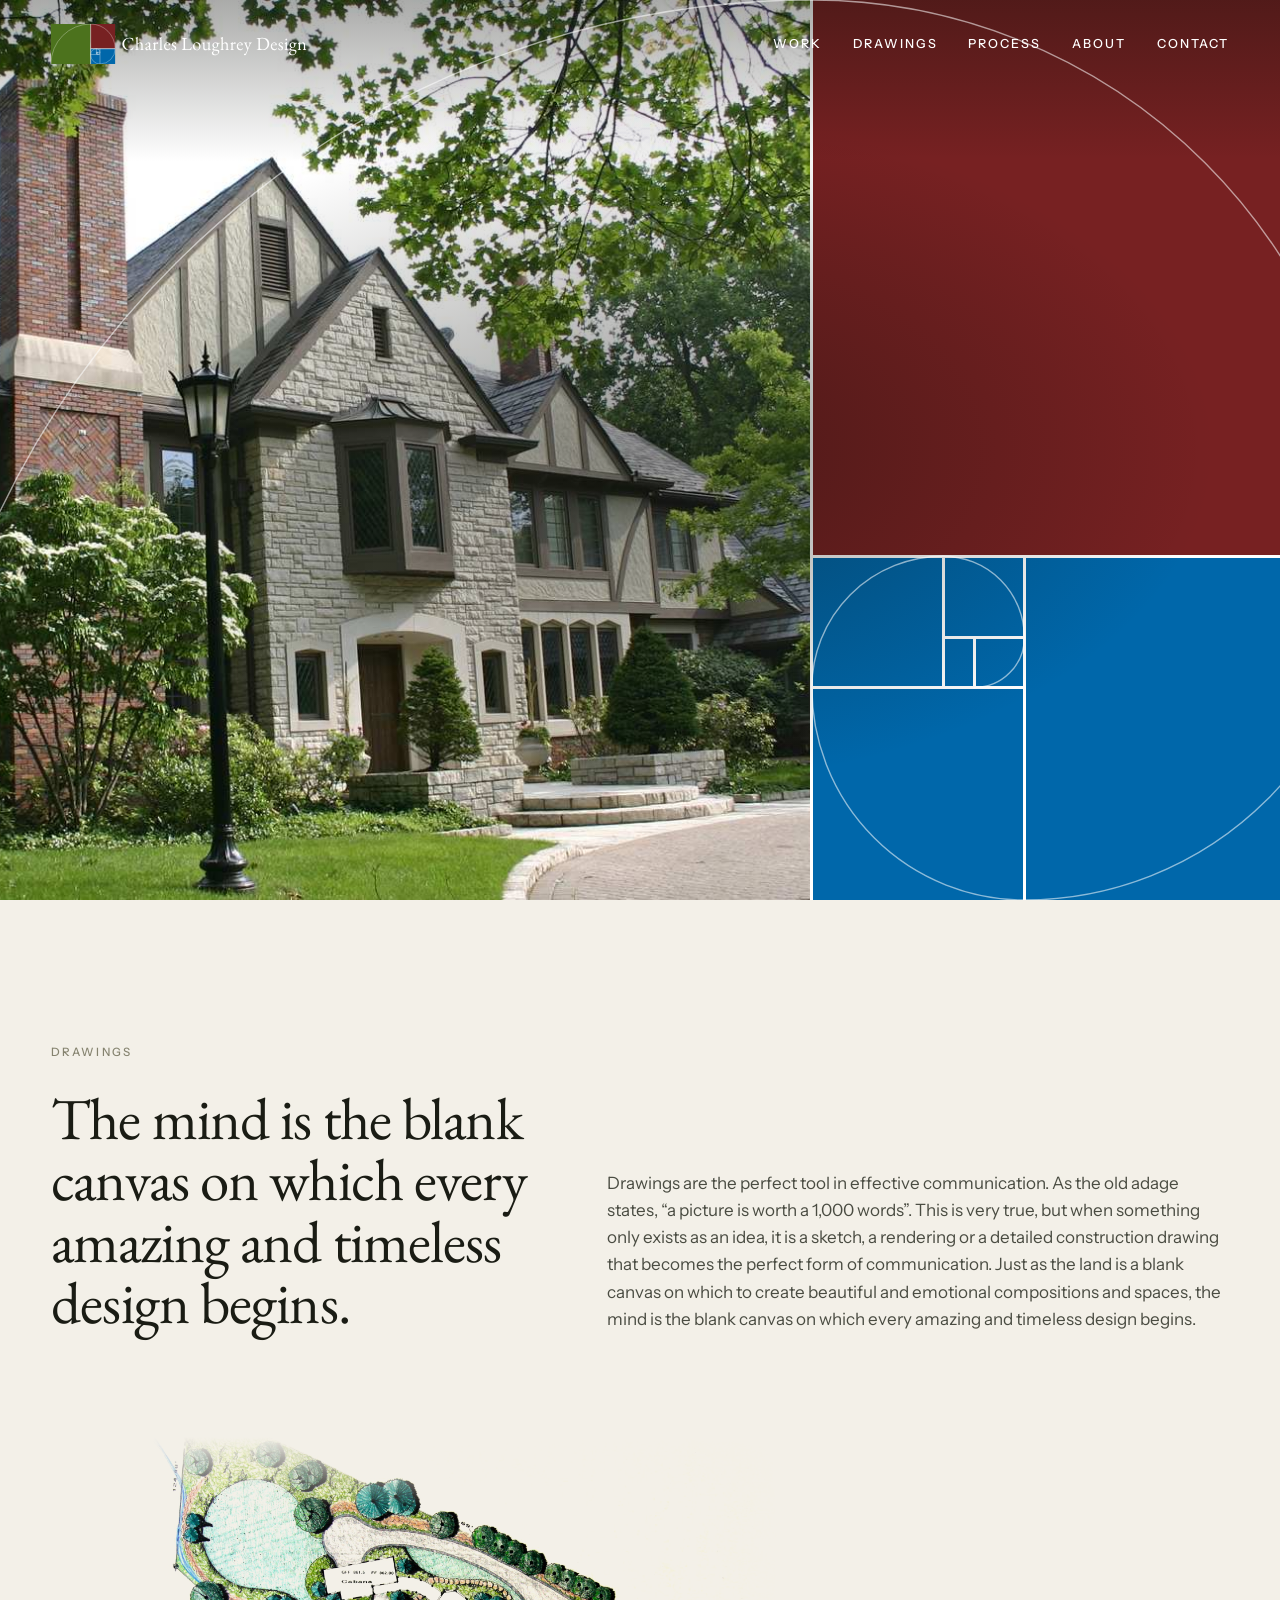
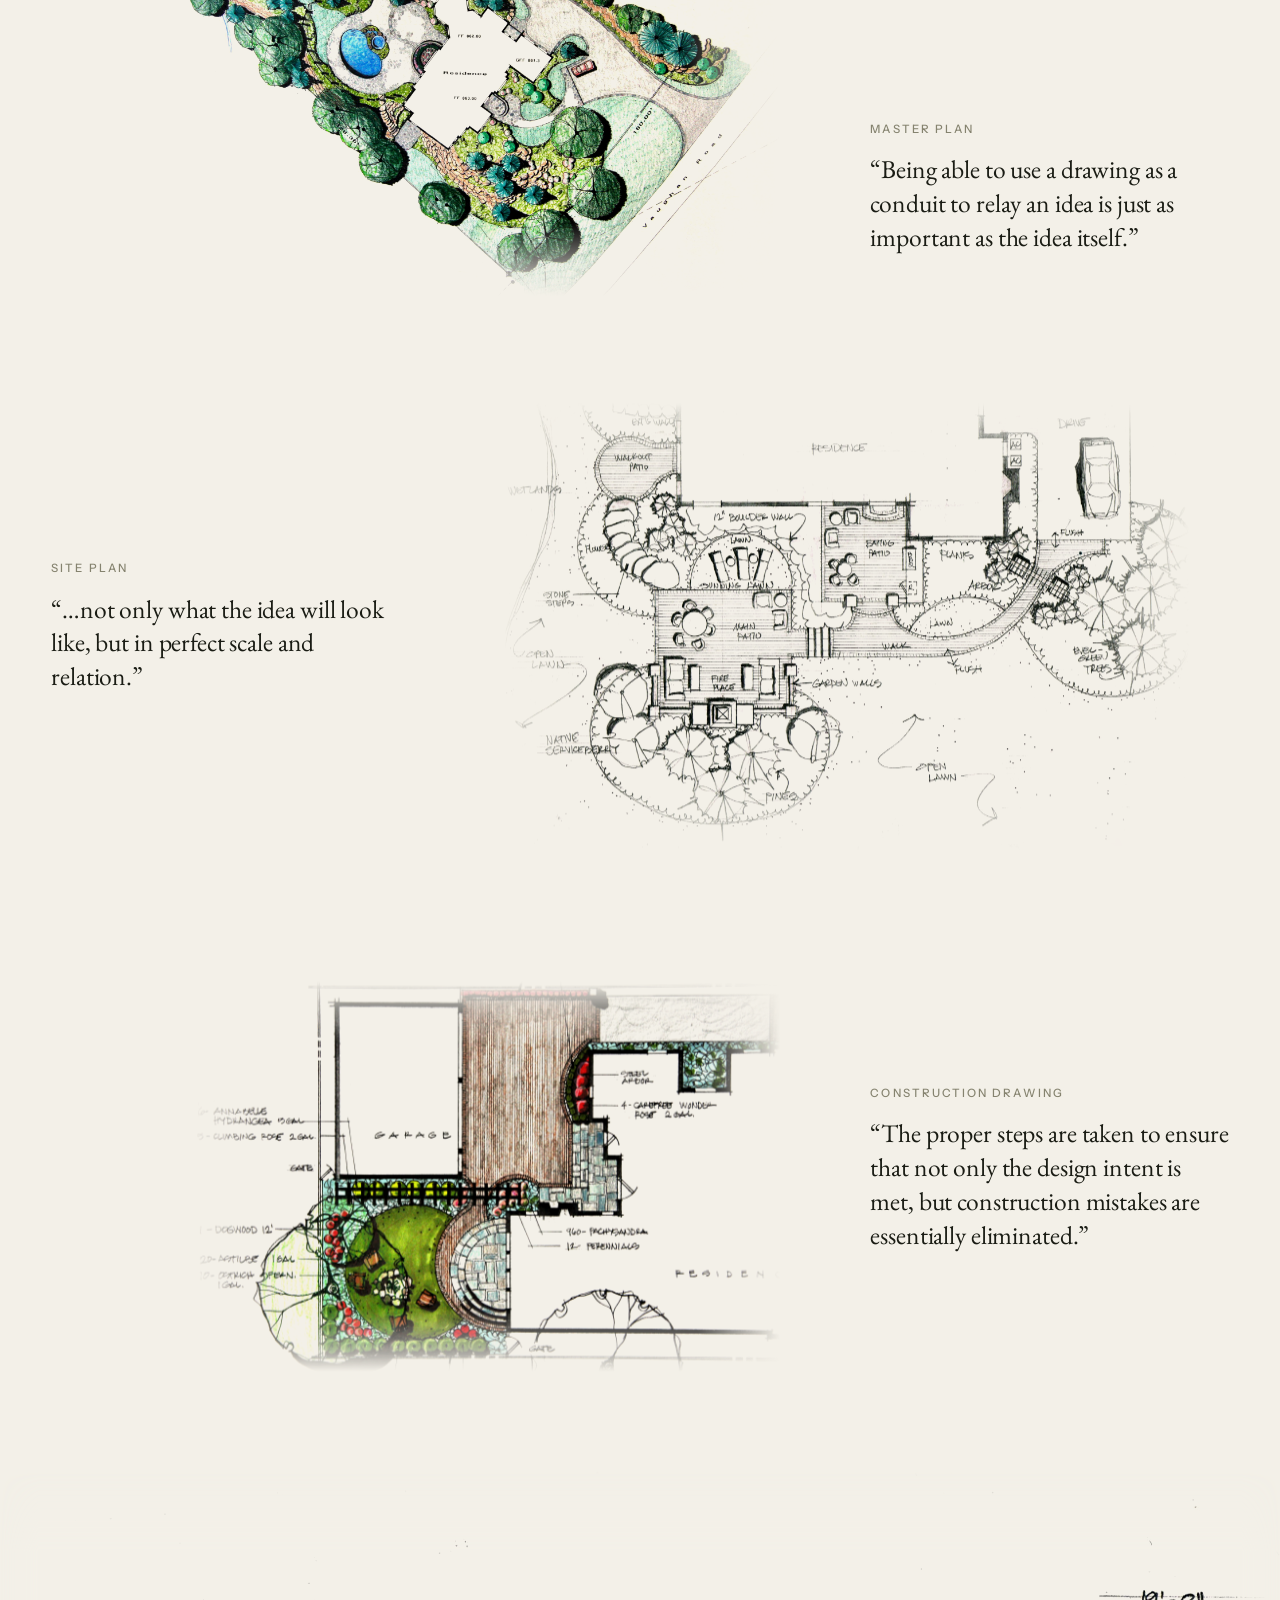
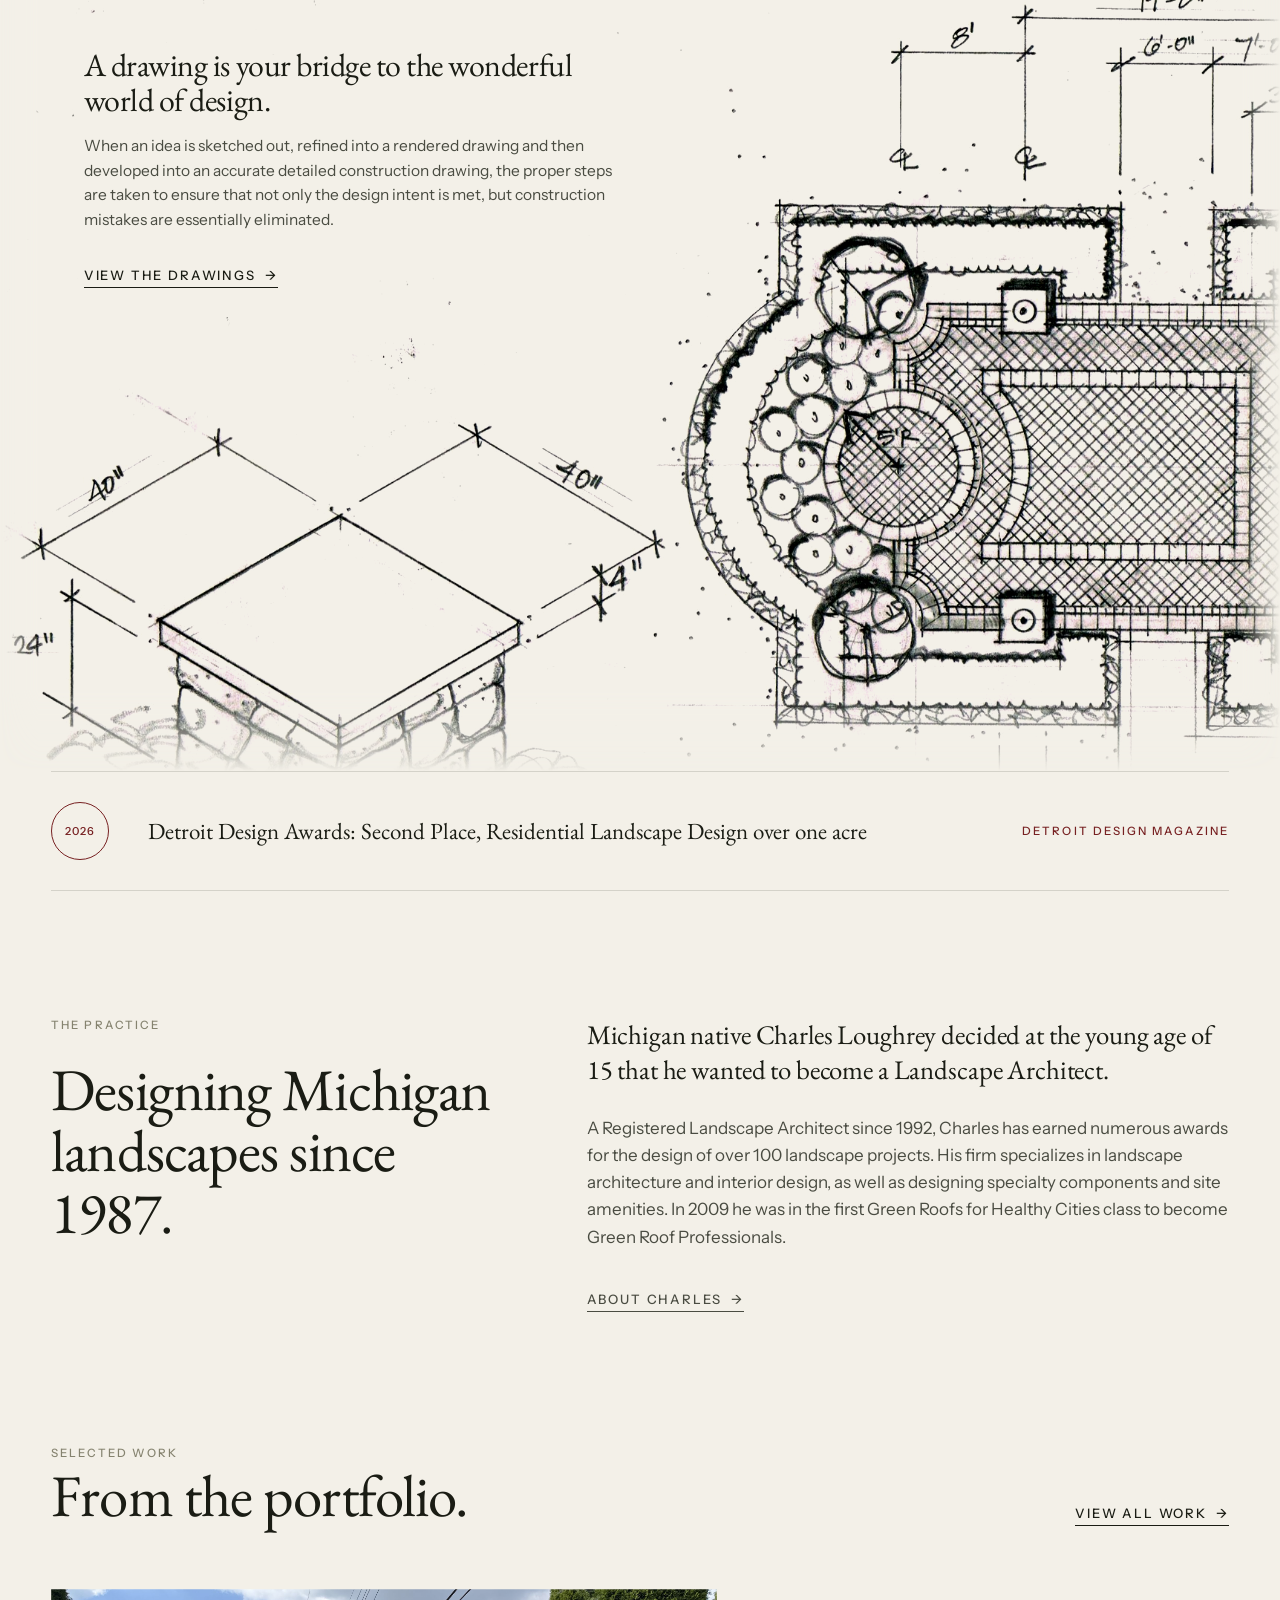
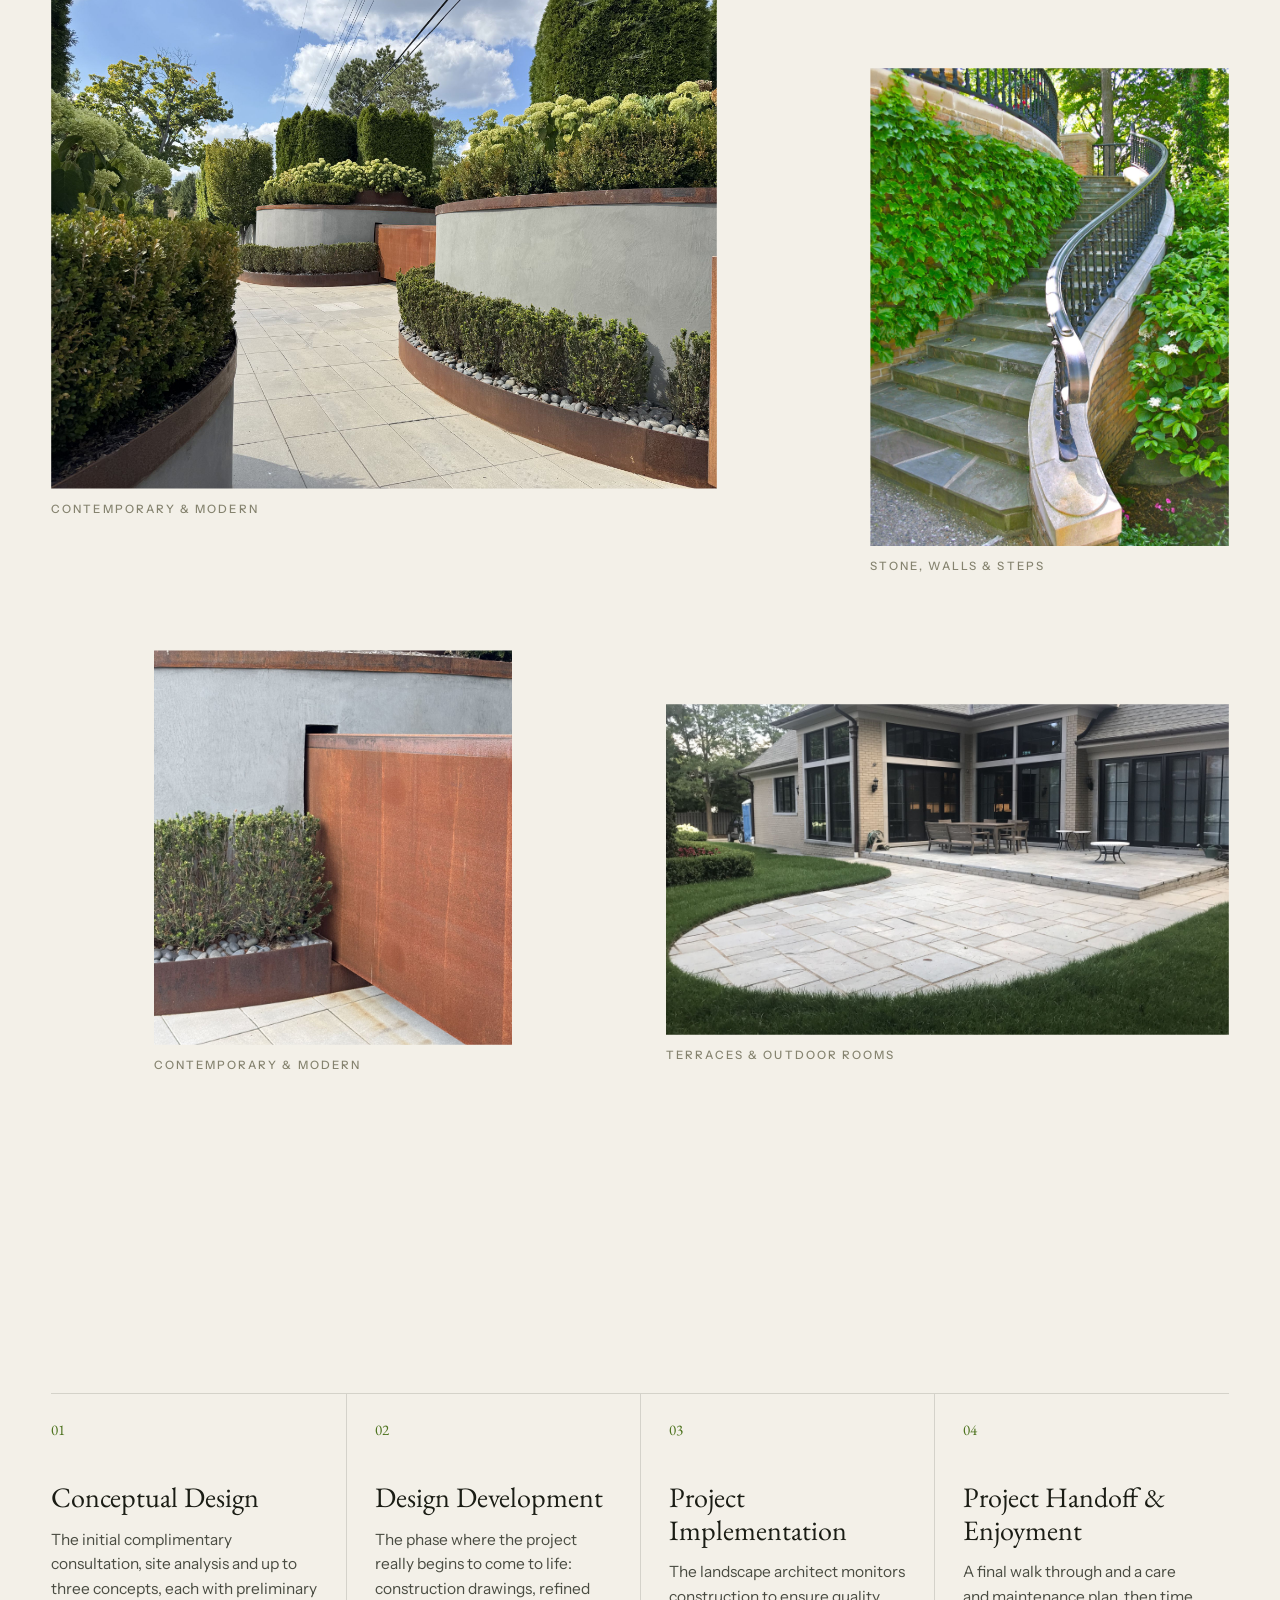
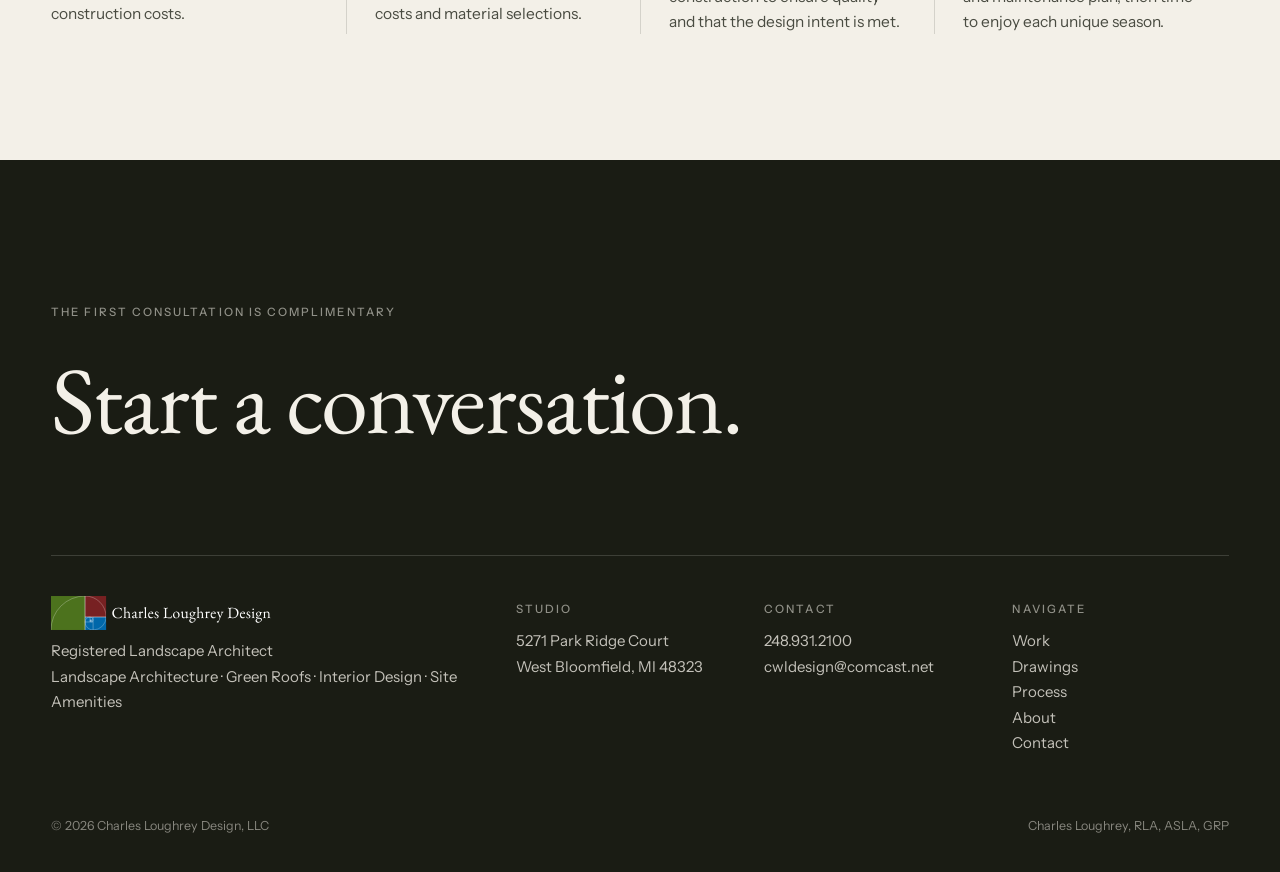
==== index.html @ 493f68e4 "Restore floating drawings section, keep Bunnell plate, remove scroll pinning" ====
<!doctype html>
<html lang="en">
<head>
<meta charset="utf-8">
<meta name="viewport" content="width=device-width, initial-scale=1">
<title>Charles Loughrey Design | Landscape Architect | West Bloomfield, Michigan</title>
<meta name="description" content="Charles Loughrey Design: award-winning residential landscape architecture by Charles Loughrey, RLA, ASLA, GRP, in West Bloomfield, Michigan.">
<meta name="theme-color" content="#F3F0E8">
<meta property="og:title" content="Charles Loughrey Design | Landscape Architect | West Bloomfield, Michigan">
<meta property="og:description" content="Charles Loughrey Design: award-winning residential landscape architecture by Charles Loughrey, RLA, ASLA, GRP, in West Bloomfield, Michigan.">
<meta property="og:type" content="website">
<meta property="og:image" content="assets/hero/akey-1280.jpg">
<link rel="icon" href="assets/logo/cld-mark.svg" type="image/svg+xml">
<link rel="preconnect" href="https://fonts.googleapis.com">
<link rel="preconnect" href="https://fonts.gstatic.com" crossorigin>
<link href="https://fonts.googleapis.com/css2?family=EB+Garamond:ital,wght@0,400;0,500;1,400&family=Instrument+Sans:wght@400;500;600&display=swap" rel="stylesheet">
<link rel="stylesheet" href="assets/css/site.css?v=a42c4c8a">
<script type="application/ld+json">{"@context": "https://schema.org", "@type": "ProfessionalService", "name": "Charles Loughrey Design, LLC", "description": "Registered Landscape Architect in West Bloomfield, Michigan.", "url": "https://charlesloughreydesign.com/", "telephone": "248.931.2100", "email": "cwldesign@comcast.net", "logo": "https://charlesloughreydesign.com/assets/logo/cld-logo.svg", "address": {"@type": "PostalAddress", "streetAddress": "5271 Park Ridge Court", "addressLocality": "West Bloomfield", "addressRegion": "MI", "postalCode": "48323", "addressCountry": "US"}, "founder": {"@type": "Person", "name": "Charles W. Loughrey", "jobTitle": "Registered Landscape Architect"}, "areaServed": "Oakland County, Michigan"}</script>
</head>
<body>
<a class="skip" href="#main">Skip to content</a>
<header class="site-header is-over-dark">
  <div class="wrap">
    <a class="brand" href="index.html" aria-label="Charles Loughrey Design, home">
      <img class="on-light" src="assets/logo/cld-logo-horizontal.svg" alt="Charles Loughrey Design" width="290" height="46">
      <img class="on-dark" src="assets/logo/cld-logo-horizontal-white.svg" alt="" width="290" height="46">
    </a>
    <nav class="nav" aria-label="Primary"><a href="portfolio.html">Work</a><a href="drawings.html">Drawings</a><a href="process.html">Process</a><a href="about.html">About</a><a href="contact.html">Contact</a></nav>
    <button class="menu-btn" aria-label="Menu" aria-expanded="false" aria-controls="menu"><span></span><span></span></button>
  </div>
</header>
<div class="menu" id="menu" aria-hidden="true">
  <nav aria-label="Mobile"><a class="big" href="index.html">Home</a><a class="big" href="portfolio.html">Work</a><a class="big" href="drawings.html">Drawings</a><a class="big" href="process.html">Process</a><a class="big" href="about.html">About</a><a class="big" href="contact.html">Contact</a></nav>
  <div class="meta"><a href="tel:+12489312100">248.931.2100</a><a href="mailto:cwldesign@comcast.net">cwldesign@comcast.net</a><span>West Bloomfield, Michigan</span></div>
</div>
<main id="main">

<section class="hero hero-fib" aria-label="Selected projects">
  <div class="fib" data-photos='[{&quot;t&quot;: &quot;assets/thumbs/akey.jpg&quot;, &quot;m&quot;: &quot;assets/hero/akey-1280.jpg&quot;, &quot;l&quot;: &quot;assets/hero/akey-2400.jpg&quot;, &quot;f&quot;: &quot;assets/hero/akey-flash.jpg&quot;, &quot;s&quot;: &quot;akey&quot;, &quot;a&quot;: &quot;Contemporary &amp; Modern&quot;}, {&quot;t&quot;: &quot;assets/thumbs/cld-3.jpg&quot;, &quot;m&quot;: &quot;assets/hero/cld-3-1280.jpg&quot;, &quot;l&quot;: &quot;assets/hero/cld-3-2400.jpg&quot;, &quot;f&quot;: &quot;assets/hero/cld-3-flash.jpg&quot;, &quot;s&quot;: &quot;cld-3&quot;, &quot;a&quot;: &quot;Contemporary &amp; Modern&quot;}, {&quot;t&quot;: &quot;assets/thumbs/img-6326.jpg&quot;, &quot;m&quot;: &quot;assets/hero/img-6326-1280.jpg&quot;, &quot;l&quot;: &quot;assets/hero/img-6326-2400.jpg&quot;, &quot;f&quot;: &quot;assets/hero/img-6326-flash.jpg&quot;, &quot;s&quot;: &quot;img-6326&quot;, &quot;a&quot;: &quot;Contemporary &amp; Modern&quot;}, {&quot;t&quot;: &quot;assets/thumbs/img-6330.jpg&quot;, &quot;m&quot;: &quot;assets/hero/img-6330-1280.jpg&quot;, &quot;l&quot;: &quot;assets/hero/img-6330-2400.jpg&quot;, &quot;f&quot;: &quot;assets/hero/img-6330-flash.jpg&quot;, &quot;s&quot;: &quot;img-6330&quot;, &quot;a&quot;: &quot;Contemporary &amp; Modern&quot;}, {&quot;t&quot;: &quot;assets/thumbs/img-6385-2.jpg&quot;, &quot;m&quot;: &quot;assets/hero/img-6385-2-1280.jpg&quot;, &quot;l&quot;: &quot;assets/hero/img-6385-2-2400.jpg&quot;, &quot;f&quot;: &quot;assets/hero/img-6385-2-flash.jpg&quot;, &quot;s&quot;: &quot;img-6385-2&quot;, &quot;a&quot;: &quot;Contemporary &amp; Modern&quot;}, {&quot;t&quot;: &quot;assets/thumbs/img-6387.jpg&quot;, &quot;m&quot;: &quot;assets/hero/img-6387-1280.jpg&quot;, &quot;l&quot;: &quot;assets/hero/img-6387-2400.jpg&quot;, &quot;f&quot;: &quot;assets/hero/img-6387-flash.jpg&quot;, &quot;s&quot;: &quot;img-6387&quot;, &quot;a&quot;: &quot;Contemporary &amp; Modern&quot;}, {&quot;t&quot;: &quot;assets/thumbs/cld-12.jpg&quot;, &quot;m&quot;: &quot;assets/hero/cld-12-1280.jpg&quot;, &quot;l&quot;: &quot;assets/hero/cld-12-2400.jpg&quot;, &quot;f&quot;: &quot;assets/hero/cld-12-flash.jpg&quot;, &quot;s&quot;: &quot;cld-12&quot;, &quot;a&quot;: &quot;Estate Frontages &amp; Entries&quot;}, {&quot;t&quot;: &quot;assets/thumbs/cld-28.jpg&quot;, &quot;m&quot;: &quot;assets/hero/cld-28-1280.jpg&quot;, &quot;l&quot;: &quot;assets/hero/cld-28-2400.jpg&quot;, &quot;f&quot;: &quot;assets/hero/cld-28-flash.jpg&quot;, &quot;s&quot;: &quot;cld-28&quot;, &quot;a&quot;: &quot;Estate Frontages &amp; Entries&quot;}, {&quot;t&quot;: &quot;assets/thumbs/cld-29.jpg&quot;, &quot;m&quot;: &quot;assets/hero/cld-29-1280.jpg&quot;, &quot;l&quot;: &quot;assets/hero/cld-29-2400.jpg&quot;, &quot;f&quot;: &quot;assets/hero/cld-29-flash.jpg&quot;, &quot;s&quot;: &quot;cld-29&quot;, &quot;a&quot;: &quot;Estate Frontages &amp; Entries&quot;}, {&quot;t&quot;: &quot;assets/thumbs/cld-34.jpg&quot;, &quot;m&quot;: &quot;assets/hero/cld-34-1280.jpg&quot;, &quot;l&quot;: &quot;assets/hero/cld-34-2400.jpg&quot;, &quot;f&quot;: &quot;assets/hero/cld-34-flash.jpg&quot;, &quot;s&quot;: &quot;cld-34&quot;, &quot;a&quot;: &quot;Estate Frontages &amp; Entries&quot;}, {&quot;t&quot;: &quot;assets/thumbs/cld-30.jpg&quot;, &quot;m&quot;: &quot;assets/hero/cld-30-1280.jpg&quot;, &quot;l&quot;: &quot;assets/hero/cld-30-2400.jpg&quot;, &quot;f&quot;: &quot;assets/hero/cld-30-flash.jpg&quot;, &quot;s&quot;: &quot;cld-30&quot;, &quot;a&quot;: &quot;Estate Frontages &amp; Entries&quot;}, {&quot;t&quot;: &quot;assets/thumbs/cld-8.jpg&quot;, &quot;m&quot;: &quot;assets/hero/cld-8-1280.jpg&quot;, &quot;l&quot;: &quot;assets/hero/cld-8-2400.jpg&quot;, &quot;f&quot;: &quot;assets/hero/cld-8-flash.jpg&quot;, &quot;s&quot;: &quot;cld-8&quot;, &quot;a&quot;: &quot;Estate Frontages &amp; Entries&quot;}, {&quot;t&quot;: &quot;assets/thumbs/canon-offload-9-10-2010-181.jpg&quot;, &quot;m&quot;: &quot;assets/hero/canon-offload-9-10-2010-181-1280.jpg&quot;, &quot;l&quot;: &quot;assets/hero/canon-offload-9-10-2010-181-2400.jpg&quot;, &quot;f&quot;: &quot;assets/hero/canon-offload-9-10-2010-181-flash.jpg&quot;, &quot;s&quot;: &quot;canon-offload-9-10-2010-181&quot;, &quot;a&quot;: &quot;Estate Frontages &amp; Entries&quot;}, {&quot;t&quot;: &quot;assets/thumbs/canon-offload-9-10-2010-187.jpg&quot;, &quot;m&quot;: &quot;assets/hero/canon-offload-9-10-2010-187-1280.jpg&quot;, &quot;l&quot;: &quot;assets/hero/canon-offload-9-10-2010-187-2400.jpg&quot;, &quot;f&quot;: &quot;assets/hero/canon-offload-9-10-2010-187-flash.jpg&quot;, &quot;s&quot;: &quot;canon-offload-9-10-2010-187&quot;, &quot;a&quot;: &quot;Estate Frontages &amp; Entries&quot;}, {&quot;t&quot;: &quot;assets/thumbs/canon-offload-9-10-2010-182.jpg&quot;, &quot;m&quot;: &quot;assets/hero/canon-offload-9-10-2010-182-1280.jpg&quot;, &quot;l&quot;: &quot;assets/hero/canon-offload-9-10-2010-182-2400.jpg&quot;, &quot;f&quot;: &quot;assets/hero/canon-offload-9-10-2010-182-flash.jpg&quot;, &quot;s&quot;: &quot;canon-offload-9-10-2010-182&quot;, &quot;a&quot;: &quot;Estate Frontages &amp; Entries&quot;}, {&quot;t&quot;: &quot;assets/thumbs/img-9479.jpg&quot;, &quot;m&quot;: &quot;assets/hero/img-9479-1280.jpg&quot;, &quot;l&quot;: &quot;assets/hero/img-9479-2400.jpg&quot;, &quot;f&quot;: &quot;assets/hero/img-9479-flash.jpg&quot;, &quot;s&quot;: &quot;img-9479&quot;, &quot;a&quot;: &quot;Estate Frontages &amp; Entries&quot;}, {&quot;t&quot;: &quot;assets/thumbs/cld-17.jpg&quot;, &quot;m&quot;: &quot;assets/hero/cld-17-1280.jpg&quot;, &quot;l&quot;: &quot;assets/hero/cld-17-2400.jpg&quot;, &quot;f&quot;: &quot;assets/hero/cld-17-flash.jpg&quot;, &quot;s&quot;: &quot;cld-17&quot;, &quot;a&quot;: &quot;Entry Drives &amp; Motor Courts&quot;}, {&quot;t&quot;: &quot;assets/thumbs/img-1457.jpg&quot;, &quot;m&quot;: &quot;assets/hero/img-1457-1280.jpg&quot;, &quot;l&quot;: &quot;assets/hero/img-1457-2400.jpg&quot;, &quot;f&quot;: &quot;assets/hero/img-1457-flash.jpg&quot;, &quot;s&quot;: &quot;img-1457&quot;, &quot;a&quot;: &quot;Entry Drives &amp; Motor Courts&quot;}, {&quot;t&quot;: &quot;assets/thumbs/cld-13.jpg&quot;, &quot;m&quot;: &quot;assets/hero/cld-13-1280.jpg&quot;, &quot;l&quot;: &quot;assets/hero/cld-13-2400.jpg&quot;, &quot;f&quot;: &quot;assets/hero/cld-13-flash.jpg&quot;, &quot;s&quot;: &quot;cld-13&quot;, &quot;a&quot;: &quot;Terraces &amp; Outdoor Rooms&quot;}, {&quot;t&quot;: &quot;assets/thumbs/cld-10.jpg&quot;, &quot;m&quot;: &quot;assets/hero/cld-10-1280.jpg&quot;, &quot;l&quot;: &quot;assets/hero/cld-10-2400.jpg&quot;, &quot;f&quot;: &quot;assets/hero/cld-10-flash.jpg&quot;, &quot;s&quot;: &quot;cld-10&quot;, &quot;a&quot;: &quot;Terraces &amp; Outdoor Rooms&quot;}, {&quot;t&quot;: &quot;assets/thumbs/cld-9.jpg&quot;, &quot;m&quot;: &quot;assets/hero/cld-9-1280.jpg&quot;, &quot;l&quot;: &quot;assets/hero/cld-9-2400.jpg&quot;, &quot;f&quot;: &quot;assets/hero/cld-9-flash.jpg&quot;, &quot;s&quot;: &quot;cld-9&quot;, &quot;a&quot;: &quot;Terraces &amp; Outdoor Rooms&quot;}, {&quot;t&quot;: &quot;assets/thumbs/img-4889.jpg&quot;, &quot;m&quot;: &quot;assets/hero/img-4889-1280.jpg&quot;, &quot;l&quot;: &quot;assets/hero/img-4889-2400.jpg&quot;, &quot;f&quot;: &quot;assets/hero/img-4889-flash.jpg&quot;, &quot;s&quot;: &quot;img-4889&quot;, &quot;a&quot;: &quot;Terraces &amp; Outdoor Rooms&quot;}, {&quot;t&quot;: &quot;assets/thumbs/cld-45.jpg&quot;, &quot;m&quot;: &quot;assets/hero/cld-45-1280.jpg&quot;, &quot;l&quot;: &quot;assets/hero/cld-45-2400.jpg&quot;, &quot;f&quot;: &quot;assets/hero/cld-45-flash.jpg&quot;, &quot;s&quot;: &quot;cld-45&quot;, &quot;a&quot;: &quot;Pools &amp; Waterfront&quot;}, {&quot;t&quot;: &quot;assets/thumbs/denomme-11.jpg&quot;, &quot;m&quot;: &quot;assets/hero/denomme-11-1280.jpg&quot;, &quot;l&quot;: &quot;assets/hero/denomme-11-2400.jpg&quot;, &quot;f&quot;: &quot;assets/hero/denomme-11-flash.jpg&quot;, &quot;s&quot;: &quot;denomme-11&quot;, &quot;a&quot;: &quot;Pools &amp; Waterfront&quot;}, {&quot;t&quot;: &quot;assets/thumbs/cld-11.jpg&quot;, &quot;m&quot;: &quot;assets/hero/cld-11-1280.jpg&quot;, &quot;l&quot;: &quot;assets/hero/cld-11-2400.jpg&quot;, &quot;f&quot;: &quot;assets/hero/cld-11-flash.jpg&quot;, &quot;s&quot;: &quot;cld-11&quot;, &quot;a&quot;: &quot;Pools &amp; Waterfront&quot;}, {&quot;t&quot;: &quot;assets/thumbs/cld-23.jpg&quot;, &quot;m&quot;: &quot;assets/hero/cld-23-1280.jpg&quot;, &quot;l&quot;: &quot;assets/hero/cld-23-2400.jpg&quot;, &quot;f&quot;: &quot;assets/hero/cld-23-flash.jpg&quot;, &quot;s&quot;: &quot;cld-23&quot;, &quot;a&quot;: &quot;Pools &amp; Waterfront&quot;}, {&quot;t&quot;: &quot;assets/thumbs/ccf09032012-00005.jpg&quot;, &quot;m&quot;: &quot;assets/hero/ccf09032012-00005-1280.jpg&quot;, &quot;l&quot;: &quot;assets/hero/ccf09032012-00005-2400.jpg&quot;, &quot;f&quot;: &quot;assets/hero/ccf09032012-00005-flash.jpg&quot;, &quot;s&quot;: &quot;ccf09032012-00005&quot;, &quot;a&quot;: &quot;Evening &amp; Lighting&quot;}, {&quot;t&quot;: &quot;assets/thumbs/ccf09032012-00008.jpg&quot;, &quot;m&quot;: &quot;assets/hero/ccf09032012-00008-1280.jpg&quot;, &quot;l&quot;: &quot;assets/hero/ccf09032012-00008-2400.jpg&quot;, &quot;f&quot;: &quot;assets/hero/ccf09032012-00008-flash.jpg&quot;, &quot;s&quot;: &quot;ccf09032012-00008&quot;, &quot;a&quot;: &quot;Evening &amp; Lighting&quot;}, {&quot;t&quot;: &quot;assets/thumbs/ccf09032012-00006.jpg&quot;, &quot;m&quot;: &quot;assets/hero/ccf09032012-00006-1280.jpg&quot;, &quot;l&quot;: &quot;assets/hero/ccf09032012-00006-2400.jpg&quot;, &quot;f&quot;: &quot;assets/hero/ccf09032012-00006-flash.jpg&quot;, &quot;s&quot;: &quot;ccf09032012-00006&quot;, &quot;a&quot;: &quot;Evening &amp; Lighting&quot;}, {&quot;t&quot;: &quot;assets/thumbs/cld-27.jpg&quot;, &quot;m&quot;: &quot;assets/hero/cld-27-1280.jpg&quot;, &quot;l&quot;: &quot;assets/hero/cld-27-2400.jpg&quot;, &quot;f&quot;: &quot;assets/hero/cld-27-flash.jpg&quot;, &quot;s&quot;: &quot;cld-27&quot;, &quot;a&quot;: &quot;Stone, Walls &amp; Steps&quot;}, {&quot;t&quot;: &quot;assets/thumbs/img-0748.jpg&quot;, &quot;m&quot;: &quot;assets/hero/img-0748-1280.jpg&quot;, &quot;l&quot;: &quot;assets/hero/img-0748-2400.jpg&quot;, &quot;f&quot;: &quot;assets/hero/img-0748-flash.jpg&quot;, &quot;s&quot;: &quot;img-0748&quot;, &quot;a&quot;: &quot;Stone, Walls &amp; Steps&quot;}, {&quot;t&quot;: &quot;assets/thumbs/devine-6.jpg&quot;, &quot;m&quot;: &quot;assets/hero/devine-6-1280.jpg&quot;, &quot;l&quot;: &quot;assets/hero/devine-6-2400.jpg&quot;, &quot;f&quot;: &quot;assets/hero/devine-6-flash.jpg&quot;, &quot;s&quot;: &quot;devine-6&quot;, &quot;a&quot;: &quot;Stone, Walls &amp; Steps&quot;}, {&quot;t&quot;: &quot;assets/thumbs/img-9494.jpg&quot;, &quot;m&quot;: &quot;assets/hero/img-9494-1280.jpg&quot;, &quot;l&quot;: &quot;assets/hero/img-9494-2400.jpg&quot;, &quot;f&quot;: &quot;assets/hero/img-9494-flash.jpg&quot;, &quot;s&quot;: &quot;img-9494&quot;, &quot;a&quot;: &quot;Plantings &amp; Seasons&quot;}]' data-settle="ccf09032012-00005 cld-29 cld-17 cld-27 img-1457 cld-34 cld-13 img-9494"></div>
  <svg class="fib-spiral" aria-hidden="true"><path/></svg>
  <div class="hero-lockup">
    <h1 class="display hero-title">A life in design.</h1>
    <a class="hero-cta" href="contact.html"><span>book a consultation</span></a>
  </div>
</section>

<section class="sheet" aria-labelledby="drawings-title">
  <div class="wrap">
    <div class="sheet-intro">
      <div><span class="label reveal">Drawings</span><h2 id="drawings-title" class="h2 reveal" style="--d:.08s">The mind is the blank canvas on which every amazing and timeless design begins.</h2></div>
      <div class="prose reveal" style="--d:.16s"><p>Drawings are the perfect tool in effective communication. As the old adage states, “a picture is worth a 1,000 words”. This is very true, but when something only exists as an idea, it is a sketch, a rendering or a detailed construction drawing that becomes the perfect form of communication. Just as the land is a blank canvas on which to create beautiful and emotional compositions and spaces, the mind is the blank canvas on which every amazing and timeless design begins.</p></div>
    </div>
    <div class="sheet-flow">
<div class="flow-row flow-a">
  <figure class="drawing reveal" data-speed="-0.025"><a href="assets/drawings/img_0480.jpg" data-lightbox="drawings" data-caption="Rendered master plan"><img src="assets/drawings/img_0480.jpg" width="2400" height="1600" alt="Rendered master plan, hand drawn by Charles Loughrey" loading="lazy"></a></figure>
  <div class="note reveal" style="--d:.15s"><span class="label">Master plan</span><p class="lede">“Being able to use a drawing as a conduit to relay an idea is just as important as the idea itself.”</p></div>
</div><div class="flow-row flow-b">
  <figure class="drawing reveal" data-speed="0.025"><a href="assets/drawings/deledda.jpg" data-lightbox="drawings" data-caption="Hand drawn site plan"><img src="assets/drawings/deledda.jpg" width="2400" height="1555" alt="Hand drawn site plan, hand drawn by Charles Loughrey" loading="lazy"></a></figure>
  <div class="note reveal" style="--d:.15s"><span class="label">Site plan</span><p class="lede">“…not only what the idea will look like, but in perfect scale and relation.”</p></div>
</div><div class="flow-row flow-c">
  <figure class="drawing reveal" data-speed="-0.02"><a href="assets/drawings/img_0502.jpg" data-lightbox="drawings" data-caption="Planting &amp; courtyard plan"><img src="assets/drawings/img_0502.jpg" width="2400" height="1600" alt="Planting &amp; courtyard plan, hand drawn by Charles Loughrey" loading="lazy"></a></figure>
  <div class="note reveal" style="--d:.15s"><span class="label">Construction drawing</span><p class="lede">“The proper steps are taken to ensure that not only the design intent is met, but construction mistakes are essentially eliminated.”</p></div>
</div>
    </div>
  </div>
</section>
<section class="plates" aria-label="Drawings">
<article class="plate " data-ar="1.5000" data-region="3,5,34,40">
  <div class="plate-pin">
    <div class="plate-canvas"><img src="assets/drawings/bunnell-patio.jpg" width="2400" height="1600" alt="" loading="lazy"></div>
    <div class="plate-text"><p class="h2">A drawing is your bridge to the wonderful world of design.</p><div class="prose"><p>When an idea is sketched out, refined into a rendered drawing and then developed into an accurate detailed construction drawing, the proper steps are taken to ensure that not only the design intent is met, but construction mistakes are essentially eliminated.</p></div><a class="link" href="drawings.html">View the drawings <span class="arr">→</span></a></div>
  </div>
</article>
</section>

<div class="wrap">
  <div class="award reveal">
    <span class="seal">2026</span>
    <p class="h3">Detroit Design Awards: Second Place, Residential Landscape Design over one acre</p>
    <span class="label">Detroit Design Magazine</span>
  </div>
</div>

<section class="section">
  <div class="wrap split">
    <div><span class="label reveal">The Practice</span><h2 class="h2 reveal" style="--d:.08s">Designing Michigan landscapes since 1987.</h2></div>
    <div class="prose reveal" style="--d:.16s">
      <p class="lede" style="color:var(--ink);margin-bottom:1em">Michigan native Charles Loughrey decided at the young age of 15 that he wanted to become a Landscape Architect.</p>
      <p>A Registered Landscape Architect since 1992, Charles has earned numerous awards for the design of over 100 landscape projects. His firm specializes in landscape architecture and interior design, as well as designing specialty components and site amenities. In 2009 he was in the first Green Roofs for Healthy Cities class to become Green Roof Professionals.</p>
      <p style="margin-top:2em"><a class="link" href="about.html">About Charles <span class="arr">→</span></a></p>
    </div>
  </div>
</section>

<section class="section" style="padding-top:0">
  <div class="wrap">
    <div style="display:flex;justify-content:space-between;align-items:end;gap:24px;flex-wrap:wrap">
      <div><span class="label reveal">Selected Work</span><h2 class="h2 reveal" style="--d:.08s">From the portfolio.</h2></div>
      <a class="link reveal" href="portfolio.html">View all work <span class="arr">→</span></a>
    </div>
    <div class="work-grid"><div class="w1"><a class="tile reveal-img" href="portfolio.html#Contemporary &amp; Modern"><img src="assets/photos/img-6468.jpg" alt="Contemporary &amp; Modern" loading="lazy"></a><div class="tile-cap"><span class="label">Contemporary &amp; Modern</span></div></div><div class="w2"><a class="tile reveal-img" href="portfolio.html#Stone, Walls &amp; Steps"><img src="assets/photos/cld-42.jpg" alt="Stone, Walls &amp; Steps" loading="lazy"></a><div class="tile-cap"><span class="label">Stone, Walls &amp; Steps</span></div></div><div class="w3"><a class="tile reveal-img" href="portfolio.html#Contemporary &amp; Modern"><img src="assets/photos/img-6434.jpg" alt="Contemporary &amp; Modern" loading="lazy"></a><div class="tile-cap"><span class="label">Contemporary &amp; Modern</span></div></div><div class="w4"><a class="tile reveal-img" href="portfolio.html#Terraces &amp; Outdoor Rooms"><img src="assets/photos/img-9499.jpg" alt="Terraces &amp; Outdoor Rooms" loading="lazy"></a><div class="tile-cap"><span class="label">Terraces &amp; Outdoor Rooms</span></div></div></div>
  </div>
</section>

<section class="section" style="padding-top:0">
  <div class="wrap">
    <div style="display:flex;justify-content:space-between;align-items:end;gap:24px;flex-wrap:wrap">
      <div><span class="label reveal">The Design Process</span><h2 class="h2 reveal" style="--d:.08s">The route from idea through implementation.</h2></div>
      <a class="link reveal" href="process.html">The full process <span class="arr">→</span></a>
    </div>
    <div class="phases"><div class="phase reveal" style="--d:0.00s"><span class="num">01</span><h3 class="h3">Conceptual Design</h3><p>The initial complimentary consultation, site analysis and up to three concepts, each with preliminary construction costs.</p></div><div class="phase reveal" style="--d:0.08s"><span class="num">02</span><h3 class="h3">Design Development</h3><p>The phase where the project really begins to come to life: construction drawings, refined costs and material selections.</p></div><div class="phase reveal" style="--d:0.16s"><span class="num">03</span><h3 class="h3">Project Implementation</h3><p>The landscape architect monitors construction to ensure quality and that the design intent is met.</p></div><div class="phase reveal" style="--d:0.24s"><span class="num">04</span><h3 class="h3">Project Handoff &amp; Enjoyment</h3><p>A final walk through and a care and maintenance plan, then time to enjoy each unique season.</p></div></div>
  </div>
</section>

</main>
<footer class="site-footer">
  <div class="wrap">
    <div class="footer-cta">
      <span class="label">The first consultation is complimentary</span>
      <p class="display"><a href="contact.html">Start a conversation.</a></p>
    </div>
    <div class="footer-cols">
      <div><img class="footer-mark" src="assets/logo/cld-logo-horizontal-white.svg" alt="Charles Loughrey Design" width="220" height="35"><p>Registered Landscape Architect<br>Landscape Architecture · Green Roofs · Interior Design · Site Amenities</p></div>
      <div><span class="label">Studio</span><p>5271 Park Ridge Court<br>West Bloomfield, MI 48323</p></div>
      <div><span class="label">Contact</span><p><a href="tel:+12489312100">248.931.2100</a><br><a href="mailto:cwldesign@comcast.net?subject=Request%20for%20Information">cwldesign@comcast.net</a></p></div>
      <div><span class="label">Navigate</span><p><a href="portfolio.html">Work</a><br><a href="drawings.html">Drawings</a><br><a href="process.html">Process</a><br><a href="about.html">About</a><br><a href="contact.html">Contact</a></p></div>
    </div>
    <div class="footer-legal"><span>© <span data-year>2026</span> Charles Loughrey Design, LLC</span><span>Charles Loughrey, RLA, ASLA, GRP</span></div>
  </div>
</footer>
<div class="lightbox" role="dialog" aria-modal="true" aria-label="Image viewer" aria-hidden="true">
  <div class="lb-top"><span class="lb-idx"></span><button class="lb-btn" data-lb-close aria-label="Close"><svg viewBox="0 0 16 16" fill="none" stroke="currentColor" stroke-width="1.4"><path d="M2 2l12 12M14 2L2 14"/></svg></button></div>
  <div class="lb-stage"><img alt=""></div>
  <div class="lb-bot"><span class="lb-cap"></span><div class="lb-nav"><button class="lb-btn" data-lb-prev aria-label="Previous"><svg viewBox="0 0 16 16" fill="none" stroke="currentColor" stroke-width="1.4"><path d="M15 8H2M7 3L2 8l5 5"/></svg></button><button class="lb-btn" data-lb-next aria-label="Next"><svg viewBox="0 0 16 16" fill="none" stroke="currentColor" stroke-width="1.4"><path d="M1 8h13M9 3l5 5-5 5"/></svg></button></div></div>
</div>
<script src="assets/js/lenis.min.js"></script>
<script src="assets/js/site.js?v=a348d970"></script>
</body>
</html>
---- assets/css/site.css ----
/* Charles Loughrey Design — site styles
   Paper ground shared by every page so the drawings (multiplied onto it) read as one sheet. */

@view-transition { navigation: auto; }

:root {
  --paper: #F3F0E8;
  --paper-2: #ECE8DD;
  --ink: #1A1C14;
  --ink-2: #4A4C42;
  --stone: #85836F;
  --rule: rgba(26, 28, 20, .14);
  --green: #4C721D;
  --green-deep: #33501A;
  --oxblood: #772122;
  --blue: #0067AA;

  --serif: "EB Garamond", "Garamond", "Times New Roman", serif;
  --sans: "Instrument Sans", "Helvetica Neue", Arial, sans-serif;

  --gutter: clamp(20px, 4vw, 64px);
  --max: 1680px;
  --ease: cubic-bezier(.22, .8, .24, 1);
  --ease-io: cubic-bezier(.7, 0, .2, 1);
  --header-h: 88px;
}

*, *::before, *::after { box-sizing: border-box; }
html { -webkit-text-size-adjust: 100%; }
html.lenis, html.lenis body { height: auto; }
.lenis.lenis-smooth { scroll-behavior: auto !important; }
.lenis.lenis-stopped { overflow: hidden; }

body {
  margin: 0;
  background: var(--paper);
  color: var(--ink);
  font: 400 17px/1.6 var(--sans);
  -webkit-font-smoothing: antialiased;
  text-rendering: optimizeLegibility;
}
img { display: block; max-width: 100%; height: auto; }
a { color: inherit; text-decoration: none; }
button { font: inherit; color: inherit; background: none; border: 0; padding: 0; cursor: pointer; }
::selection { background: var(--green); color: #fff; }

.wrap { width: 100%; max-width: var(--max); margin: 0 auto; padding: 0 var(--gutter); }

/* ---------- type ---------- */
.label {
  font: 500 11.5px/1.4 var(--sans);
  letter-spacing: .18em;
  text-transform: uppercase;
  color: var(--stone);
}
.display {
  font-family: var(--serif);
  font-weight: 400;
  font-size: clamp(44px, 7.4vw, 124px);
  line-height: .98;
  letter-spacing: -.02em;
  margin: 0;
}
.h2 {
  font-family: var(--serif);
  font-weight: 400;
  font-size: clamp(34px, 4.6vw, 72px);
  line-height: 1.04;
  letter-spacing: -.015em;
  margin: 0;
}
.h3 {
  font-family: var(--serif);
  font-weight: 400;
  font-size: clamp(24px, 2.2vw, 34px);
  line-height: 1.15;
  margin: 0;
}
.lede {
  font-family: var(--serif);
  font-size: clamp(22px, 2.1vw, 32px);
  line-height: 1.32;
  letter-spacing: -.005em;
  margin: 0;
}
.prose p { margin: 0 0 1.15em; max-width: 62ch; color: var(--ink-2); }
.prose p:last-child { margin-bottom: 0; }
em { font-style: italic; }

.link {
  display: inline-flex; align-items: center; gap: .7em;
  font: 500 13px/1 var(--sans); letter-spacing: .14em; text-transform: uppercase;
  padding-bottom: 6px; position: relative;
}
.link::after {
  content: ""; position: absolute; left: 0; right: 0; bottom: 0; height: 1px;
  background: currentColor; transform-origin: right; transition: transform .6s var(--ease);
}
.link:hover::after { transform: scaleX(0); }
.link .arr { transition: transform .5s var(--ease); }
.link:hover .arr { transform: translateX(4px); }

/* ---------- header ---------- */
.site-header {
  position: fixed; inset: 0 0 auto 0; z-index: 50;
  height: var(--header-h);
  display: flex; align-items: center;
  transition: background-color .5s var(--ease), color .5s var(--ease), transform .6s var(--ease), height .5s var(--ease);
  view-transition-name: site-header;
}
.site-header .wrap { display: flex; align-items: center; justify-content: space-between; gap: 24px; }
.brand { display: block; position: relative; width: clamp(210px, 20vw, 290px); }
.brand img { width: 100%; transition: opacity .5s var(--ease); }
.brand .on-dark { position: absolute; inset: 0; opacity: 0; }
.nav { display: flex; gap: clamp(18px, 2.4vw, 40px); }
.nav a {
  font: 500 12.5px/1 var(--sans); letter-spacing: .16em; text-transform: uppercase;
  position: relative; padding: 8px 0;
}
.nav a::after {
  content: ""; position: absolute; left: 0; right: 0; bottom: 2px; height: 1px; background: currentColor;
  transform: scaleX(0); transform-origin: left; transition: transform .6s var(--ease);
}
.nav a:hover::after, .nav a[aria-current="page"]::after { transform: scaleX(1); }
.nav a[aria-current="page"]::after { background: var(--green); height: 2px; }

/* header over the hero: white logo + white nav */
.site-header.is-over-dark { color: #fff; }
.site-header.is-over-dark .brand .on-dark { opacity: 1; }
.site-header.is-over-dark .brand .on-light { opacity: 0; }
.site-header.is-over-dark .nav a[aria-current="page"]::after { background: #fff; }
.site-header.is-scrolled {
  background: rgba(243, 240, 232, .86);
  -webkit-backdrop-filter: blur(14px) saturate(1.2);
  backdrop-filter: blur(14px) saturate(1.2);
  --header-h: 72px; color: var(--ink);
}
.site-header.is-scrolled .brand .on-dark { opacity: 0; }
.site-header.is-scrolled .brand .on-light { opacity: 1; }
.site-header.is-hidden { transform: translateY(-100%); }

.menu-btn { display: none; width: 44px; height: 44px; position: relative; margin-right: -10px; }
.menu-btn span {
  position: absolute; left: 11px; right: 11px; height: 1.5px; background: currentColor;
  transition: transform .5s var(--ease), top .5s var(--ease);
}
.menu-btn span:nth-child(1) { top: 18px; }
.menu-btn span:nth-child(2) { top: 25px; }
.menu-open .menu-btn span:nth-child(1) { top: 21.5px; transform: rotate(45deg); }
.menu-open .menu-btn span:nth-child(2) { top: 21.5px; transform: rotate(-45deg); }

.menu {
  position: fixed; inset: 0; z-index: 45; background: var(--paper);
  display: flex; flex-direction: column; justify-content: flex-end;
  padding: 120px var(--gutter) 40px;
  clip-path: inset(0 0 100% 0); transition: clip-path .8s var(--ease-io);
  visibility: hidden;
}
.menu-open .menu { clip-path: inset(0 0 0 0); visibility: visible; }
.menu a.big {
  font-family: var(--serif); font-size: clamp(44px, 12vw, 72px); line-height: 1.08;
  display: block; opacity: 0; transform: translateY(24px);
  transition: opacity .6s var(--ease), transform .8s var(--ease);
}
.menu-open .menu a.big { opacity: 1; transform: none; }
.menu-open .menu a.big:nth-child(2) { transition-delay: .05s; }
.menu-open .menu a.big:nth-child(3) { transition-delay: .1s; }
.menu-open .menu a.big:nth-child(4) { transition-delay: .15s; }
.menu-open .menu a.big:nth-child(5) { transition-delay: .2s; }
.menu-open .menu a.big:nth-child(6) { transition-delay: .25s; }
.menu .meta { margin-top: 40px; display: grid; gap: 4px; color: var(--ink-2); font-size: 15px; }
.menu-open .site-header { color: var(--ink); background: transparent; backdrop-filter: none; -webkit-backdrop-filter: none; }
.menu-open .site-header .brand .on-dark { opacity: 0; }
.menu-open .site-header .brand .on-light { opacity: 1; }

@media (max-width: 900px) {
  :root { --header-h: 72px; }
  .nav { display: none; }
  .menu-btn { display: block; }
}

/* ---------- hero slideshow ---------- */
.hero {
  position: relative; height: 100vh; height: 100svh; min-height: 560px;
  overflow: hidden; background: #11130d; color: #fff;
}
.hero-slides { position: absolute; inset: 0; }
.hero-slide {
  position: absolute; inset: 0; opacity: 0;
  transition: opacity 1.8s var(--ease-io);
}
.hero-slide img {
  width: 100%; height: 100%; object-fit: cover;
  transform: scale(1.12); transform-origin: var(--origin, 50% 50%);
}
.hero-slide.is-active { opacity: 1; z-index: 2; }
.hero-slide.is-leaving { opacity: 0; z-index: 1; transition-duration: 1.8s; }
.hero-slide.is-active img, .hero-slide.is-leaving img { animation: kenburns 9s linear forwards; }
@keyframes kenburns { from { transform: scale(1.12); } to { transform: scale(1.0); } }

.hero::after {
  content: ""; position: absolute; inset: 0; z-index: 3; pointer-events: none;
  background:
    linear-gradient(180deg, rgba(12,14,9,.42) 0%, rgba(12,14,9,0) 22%),
    linear-gradient(0deg, rgba(12,14,9,.62) 0%, rgba(12,14,9,.18) 38%, rgba(12,14,9,0) 60%);
}
.hero-content {
  position: absolute; z-index: 4; left: 0; right: 0; bottom: 0;
  padding-bottom: clamp(28px, 5vh, 56px);
}
.hero-content .wrap { display: grid; grid-template-columns: 1fr auto; align-items: end; gap: 32px; }
.hero .label { color: rgba(255,255,255,.78); margin-bottom: 22px; display: block; }
.hero .display { max-width: 11ch; }
.hero-meta { display: grid; justify-items: end; gap: 18px; font: 500 12px/1 var(--sans); letter-spacing: .14em; }
.hero-count { font-variant-numeric: tabular-nums; }
.hero-count b { font-weight: 500; }
.hero-progress { width: 140px; height: 1px; background: rgba(255,255,255,.3); overflow: hidden; }
.hero-progress i { display: block; height: 100%; background: #fff; transform-origin: left; transform: scaleX(0); }
.hero-ctrl { display: flex; gap: 6px; }
.hero-ctrl button {
  width: 40px; height: 40px; border-radius: 50%; border: 1px solid rgba(255,255,255,.4);
  display: grid; place-items: center; transition: background .3s, border-color .3s;
}
.hero-ctrl button:hover { background: rgba(255,255,255,.14); border-color: #fff; }
.hero-ctrl svg { width: 14px; height: 14px; }
.scroll-cue {
  position: absolute; z-index: 4; left: 50%; bottom: 22px; width: 1px; height: 54px;
  background: rgba(255,255,255,.28); overflow: hidden; transform: translateX(-50%);
}
.scroll-cue::after {
  content: ""; position: absolute; inset: 0; background: #fff;
  animation: cue 2.4s var(--ease-io) infinite;
}
@keyframes cue { 0% { transform: translateY(-100%); } 60%,100% { transform: translateY(100%); } }
@media (max-width: 700px) {
  .hero-content .wrap { grid-template-columns: 1fr; }
  .hero-meta { justify-items: start; grid-auto-flow: column; align-items: center; justify-content: space-between; }
  .scroll-cue { display: none; }
}

/* ---------- page hero (inner pages) ---------- */
.page-head { padding: calc(var(--header-h) + clamp(60px, 12vh, 150px)) 0 clamp(48px, 8vh, 96px); }
.page-head .label { display: block; margin-bottom: 26px; }
.page-head .lede { margin-top: 34px; max-width: 34ch; color: var(--ink-2); }

.section { padding: clamp(80px, 14vh, 180px) 0; }
.rule { height: 1px; background: var(--rule); border: 0; margin: 0; }

/* ---------- drawings: seamless sheet ---------- */
.sheet { position: relative; overflow: hidden; background: var(--paper); }
.sheet-intro {
  display: grid; grid-template-columns: minmax(0, 1fr) minmax(0, 1.3fr);
  gap: clamp(32px, 6vw, 120px); align-items: end;
  padding-top: clamp(90px, 16vh, 200px);
}
.sheet-intro .label { display: block; margin-bottom: 28px; }
.sheet-flow { position: relative; padding: clamp(40px, 8vh, 110px) 0 clamp(60px, 10vh, 140px); }

/* each drawing is multiplied onto the paper and feathered at the edges, so the white
   paper of the scan disappears and neighbouring drawings run into one another */
.drawing {
  position: relative;
  mix-blend-mode: multiply;
  will-change: transform;
}
.drawing img {
  width: 100%;
  --fx: 14%; --fy: 16%;
  -webkit-mask-image:
    linear-gradient(90deg, transparent, #000 var(--fx), #000 calc(100% - var(--fx)), transparent),
    linear-gradient(180deg, transparent, #000 var(--fy), #000 calc(100% - var(--fy)), transparent);
  -webkit-mask-composite: source-in;
          mask-image:
    linear-gradient(90deg, transparent, #000 var(--fx), #000 calc(100% - var(--fx)), transparent),
    linear-gradient(180deg, transparent, #000 var(--fy), #000 calc(100% - var(--fy)), transparent);
          mask-composite: intersect;
  filter: saturate(.92) contrast(1.02);
}
.drawing figcaption {
  mix-blend-mode: normal; margin-top: 10px;
  font: 500 11px/1.4 var(--sans); letter-spacing: .18em; text-transform: uppercase; color: var(--stone);
}
.flow-row { position: relative; display: grid; grid-template-columns: repeat(12, minmax(0, 1fr)); column-gap: var(--gutter); }
.flow-row + .flow-row { margin-top: clamp(56px, 7vw, 130px); }
.note { position: relative; z-index: 2; }
.flow-a .drawing { grid-column: 1 / span 8; }
.flow-a .note { grid-column: 9 / span 4; align-self: end; padding-bottom: 12%; }
.flow-b .drawing { grid-column: 5 / span 8; grid-row: 1; }
.flow-b .note { grid-column: 1 / span 4; grid-row: 1; align-self: center; }
.flow-c .drawing { grid-column: 2 / span 7; }
.flow-c .note { grid-column: 9 / span 4; align-self: center; }
.note .lede { font-size: clamp(22px, 2vw, 30px); }
.note .label { display: block; margin-bottom: 16px; }
.sheet-end { display: flex; justify-content: space-between; align-items: end; gap: 24px; flex-wrap: wrap; padding-bottom: clamp(80px, 12vh, 160px); }
.sheet-end blockquote { margin: 0; max-width: 20ch; }

@media (max-width: 900px) {
  .sheet-intro { grid-template-columns: 1fr; }
  .flow-row { grid-template-columns: 1fr; }
  .flow-row + .flow-row { margin-top: 24px; }
  .flow-row .drawing, .flow-row .note { grid-column: 1 !important; grid-row: auto !important; }
  .flow-b .drawing { order: 0; }
  .note { padding: 0 0 12px; }
}

/* ---------- award strip ---------- */
.award {
  display: grid; grid-template-columns: auto 1fr auto; gap: clamp(20px, 3vw, 48px); align-items: center;
  padding: 30px 0; border-top: 1px solid var(--rule); border-bottom: 1px solid var(--rule);
}
.award .seal {
  width: 58px; height: 58px; border-radius: 50%; border: 1px solid var(--oxblood); color: var(--oxblood);
  display: grid; place-items: center; font: 500 11px/1 var(--sans); letter-spacing: .1em;
}
.award .h3 { font-size: clamp(20px, 1.8vw, 28px); }
.award .label { color: var(--oxblood); }
@media (max-width: 700px) { .award { grid-template-columns: auto 1fr; } .award .label:last-child { grid-column: 1 / -1; } }

/* ---------- intro split ---------- */
.split { display: grid; grid-template-columns: minmax(0, 5fr) minmax(0, 7fr); gap: clamp(32px, 6vw, 120px); align-items: start; }
.split .label { display: block; margin-bottom: 26px; }
@media (max-width: 900px) { .split { grid-template-columns: 1fr; } }

/* ---------- selected work ---------- */
.work-grid {
  display: grid; grid-template-columns: repeat(12, minmax(0, 1fr)); gap: var(--gutter);
  align-items: start; margin-top: clamp(48px, 7vh, 90px);
}
.tile { display: block; position: relative; overflow: hidden; background: var(--paper-2); }
.tile img { width: 100%; height: 100%; object-fit: cover; transition: transform 1.4s var(--ease); }
.tile:hover img { transform: scale(1.04); }
.tile-cap { display: flex; justify-content: space-between; margin-top: 12px; }
.w1 { grid-column: 1 / span 7; } .w1 .tile { aspect-ratio: 4 / 3; }
.w2 { grid-column: 9 / span 4; margin-top: 22%; } .w2 .tile { aspect-ratio: 3 / 4; }
.w3 { grid-column: 2 / span 4; margin-top: -8%; } .w3 .tile { aspect-ratio: 4 / 5; }
.w4 { grid-column: 7 / span 6; margin-top: 6%; } .w4 .tile { aspect-ratio: 3 / 2; }
@media (max-width: 800px) {
  .work-grid { grid-template-columns: 1fr; }
  .w1, .w2, .w3, .w4 { grid-column: 1; margin-top: 0; }
}

/* ---------- process ---------- */
.phases { display: grid; grid-template-columns: repeat(4, minmax(0, 1fr)); border-top: 1px solid var(--rule); margin-top: clamp(48px, 7vh, 90px); }
.phase { padding: 28px 28px 0 0; }
.phase + .phase { padding-left: 28px; border-left: 1px solid var(--rule); }
.phase .num { font: 400 15px/1 var(--serif); color: var(--green); display: block; margin-bottom: 44px; }
.phase .h3 { margin-bottom: 14px; }
.phase p { color: var(--ink-2); font-size: 15.5px; margin: 0; }
@media (max-width: 1000px) {
  .phases { grid-template-columns: 1fr 1fr; }
  .phase:nth-child(3) { border-left: 0; padding-left: 0; }
  .phase { padding-bottom: 36px; }
}
@media (max-width: 600px) {
  .phases { grid-template-columns: 1fr; }
  .phase, .phase + .phase { padding-left: 0; border-left: 0; border-bottom: 1px solid var(--rule); }
}

/* process page: long form */
.phase-long { display: grid; grid-template-columns: minmax(0, 3fr) minmax(0, 7fr) minmax(0, 2fr); gap: var(--gutter); padding: clamp(48px, 8vh, 96px) 0; border-top: 1px solid var(--rule); }
.phase-long .num { font-family: var(--serif); font-size: clamp(64px, 8vw, 128px); line-height: .8; color: var(--green); }
.phase-long .h2 { margin-bottom: 30px; }
.phase-long .prose p { font-size: 18px; }
@media (max-width: 900px) { .phase-long { grid-template-columns: 1fr; } .phase-long .num { font-size: 64px; } }

/* ---------- portfolio ---------- */
.filters { display: flex; flex-wrap: wrap; gap: 8px 10px; margin-top: 40px; }
.filters button {
  font: 500 12px/1 var(--sans); letter-spacing: .12em; text-transform: uppercase;
  padding: 11px 16px; border: 1px solid var(--rule); border-radius: 999px; transition: all .35s var(--ease);
}
.filters button:hover { border-color: var(--ink); }
.filters button[aria-pressed="true"] { background: var(--ink); color: var(--paper); border-color: var(--ink); }
.filters sup { font-size: 9px; margin-left: 4px; opacity: .6; }
.masonry { columns: 3 320px; column-gap: var(--gutter); padding-bottom: clamp(80px, 12vh, 160px); }
.masonry .item { break-inside: avoid; margin: 0 0 var(--gutter); display: block; width: 100%; text-align: left; transition: opacity .5s var(--ease); }
.masonry .item.is-hidden { display: none; }
.masonry .item .tile { width: 100%; }
.masonry .item .tile img { height: auto; }
.masonry .item .label { display: block; margin-top: 10px; }

/* drawings page archive */
.sheet-grid { columns: 4 240px; column-gap: calc(var(--gutter) * .75); padding-bottom: clamp(80px, 12vh, 160px); }
.sheet-grid .drawing { break-inside: avoid; margin-bottom: calc(var(--gutter) * .75); display: block; width: 100%; }
.sheet-grid .drawing img { --fx: 8%; --fy: 8%; }

/* ---------- lightbox ---------- */
.lightbox {
  position: fixed; inset: 0; z-index: 100; background: rgba(14, 15, 11, .96); color: #fff;
  display: grid; grid-template-rows: auto 1fr auto; opacity: 0; visibility: hidden;
  transition: opacity .5s var(--ease), visibility 0s .5s;
}
.lightbox.is-open { opacity: 1; visibility: visible; transition: opacity .5s var(--ease); }
.lightbox.is-paper { background: rgba(243, 240, 232, .98); color: var(--ink); }
.lb-top, .lb-bot { display: flex; justify-content: space-between; align-items: center; padding: 18px var(--gutter); font: 500 12px/1 var(--sans); letter-spacing: .14em; text-transform: uppercase; }
.lb-stage { position: relative; min-height: 0; }
.lb-stage img { position: absolute; inset: 0 var(--gutter); width: calc(100% - 2 * var(--gutter)); height: 100%; object-fit: contain; opacity: 0; transition: opacity .45s var(--ease); }
.lb-stage img.is-in { opacity: 1; }
.lightbox.is-paper .lb-stage img { mix-blend-mode: multiply; }
.lb-btn { width: 44px; height: 44px; border-radius: 50%; border: 1px solid currentColor; display: grid; place-items: center; opacity: .7; transition: opacity .3s; }
.lb-btn:hover { opacity: 1; }
.lb-btn svg { width: 14px; height: 14px; }
.lb-nav { display: flex; gap: 8px; }

/* ---------- about ---------- */
.about-grid { display: grid; grid-template-columns: minmax(0, 4fr) minmax(0, 8fr); gap: clamp(32px, 6vw, 120px); }
.about-aside { position: sticky; top: calc(var(--header-h) + 32px); align-self: start; }
.portrait { width: 100%; max-width: 360px; aspect-ratio: 4 / 5; object-fit: cover; filter: grayscale(.2); }
.about-aside dl { margin: 28px 0 0; display: grid; gap: 14px; }
.about-aside dt { font: 500 11px/1.4 var(--sans); letter-spacing: .18em; text-transform: uppercase; color: var(--stone); }
.about-aside dd { margin: 0; font-family: var(--serif); font-size: 20px; }
.about-body .prose p { font-size: 19px; line-height: 1.65; }
.about-body .prose p:first-child { font-family: var(--serif); font-size: clamp(26px, 2.4vw, 36px); line-height: 1.3; color: var(--ink); max-width: 30ch; }
.timeline { list-style: none; margin: clamp(60px, 10vh, 120px) 0 0; padding: 0; border-top: 1px solid var(--rule); }
.timeline li { display: grid; grid-template-columns: 110px 1fr auto; gap: 24px; padding: 22px 0; border-bottom: 1px solid var(--rule); align-items: center; }
.timeline .yr { font-family: var(--serif); font-size: 26px; color: var(--green); }
.timeline .what { font-size: 16px; }
.timeline .cert { width: 64px; height: 48px; object-fit: cover; opacity: .85; transition: opacity .3s; }
.timeline button:hover .cert { opacity: 1; }
.timeline li.featured .yr { color: var(--oxblood); }
@media (max-width: 900px) { .about-grid { grid-template-columns: 1fr; } .about-aside { position: static; } .timeline li { grid-template-columns: 70px 1fr auto; } }

/* ---------- contact ---------- */
.contact-grid { display: grid; grid-template-columns: minmax(0, 5fr) minmax(0, 7fr); gap: clamp(32px, 6vw, 120px); padding-bottom: clamp(80px, 12vh, 160px); }
.contact-list { display: grid; gap: 30px; }
.contact-list .label { display: block; margin-bottom: 8px; }
.contact-list .h3 a { background: linear-gradient(currentColor, currentColor) 0 100% / 0 1px no-repeat; transition: background-size .6s var(--ease); }
.contact-list .h3 a:hover { background-size: 100% 1px; }
.form { display: grid; gap: 26px; }
.form .row { display: grid; grid-template-columns: 1fr 1fr; gap: 26px; }
.field { display: grid; gap: 8px; }
.field label { font: 500 11px/1.4 var(--sans); letter-spacing: .18em; text-transform: uppercase; color: var(--stone); }
.field input, .field textarea, .field select {
  font: 400 18px/1.4 var(--sans); color: var(--ink); background: transparent;
  border: 0; border-bottom: 1px solid var(--rule); padding: 10px 0 12px; border-radius: 0;
  transition: border-color .3s;
}
.field textarea { min-height: 140px; resize: vertical; }
.field input:focus, .field textarea:focus, .field select:focus { outline: none; border-color: var(--green); }
.btn {
  justify-self: start; display: inline-flex; align-items: center; gap: 14px;
  background: var(--ink); color: var(--paper); padding: 18px 28px; border-radius: 999px;
  font: 500 12.5px/1 var(--sans); letter-spacing: .16em; text-transform: uppercase;
  transition: background .4s var(--ease);
}
.btn:hover { background: var(--green); }
@media (max-width: 900px) { .contact-grid, .form .row { grid-template-columns: 1fr; } }

/* ---------- footer ---------- */
.site-footer { background: var(--ink); color: var(--paper); padding: clamp(90px, 16vh, 180px) 0 36px; margin-top: 0; }
.site-footer .label { color: rgba(243,240,232,.55); }
.footer-cta { display: grid; gap: 34px; padding-bottom: clamp(70px, 12vh, 140px); }
.footer-cta .display a { background: linear-gradient(currentColor, currentColor) 0 96% / 0 2px no-repeat; transition: background-size .9s var(--ease); }
.footer-cta .display a:hover { background-size: 100% 2px; }
.footer-cols { display: grid; grid-template-columns: 2fr 1fr 1fr 1fr; gap: 32px; padding-top: 40px; border-top: 1px solid rgba(243,240,232,.16); font-size: 15px; }
.footer-cols p { margin: 8px 0 0; color: rgba(243,240,232,.78); line-height: 1.7; }
.footer-cols a:hover { color: #fff; }
.footer-mark { width: 220px; }
.footer-legal { display: flex; justify-content: space-between; gap: 20px; flex-wrap: wrap; margin-top: 60px; font-size: 12.5px; color: rgba(243,240,232,.5); }
@media (max-width: 900px) { .footer-cols { grid-template-columns: 1fr 1fr; } .footer-cols > :first-child { grid-column: 1 / -1; } }

/* ---------- reveal ---------- */
.js .reveal { opacity: 0; transform: translateY(36px); transition: opacity 1.1s var(--ease), transform 1.3s var(--ease); transition-delay: var(--d, 0s); }
.js .reveal.is-in { opacity: 1; transform: none; }
.js .reveal-img { clip-path: inset(12% 0 0 0); transition: clip-path 1.5s var(--ease); }
.js .reveal-img.is-in { clip-path: inset(0 0 0 0); }

/* ---------- page transitions ---------- */
::view-transition-old(root) { animation: .55s var(--ease-io) both vt-out; }
::view-transition-new(root) { animation: .8s var(--ease) both vt-in; }
@keyframes vt-out { to { opacity: 0; transform: translateY(-24px); } }
@keyframes vt-in { from { opacity: 0; transform: translateY(32px); } }
.page-fade { animation: page-in .9s var(--ease) both; }
@keyframes page-in { from { opacity: 0; } }

@media (prefers-reduced-motion: reduce) {
  *, *::before, *::after { animation-duration: .01ms !important; animation-iteration-count: 1 !important; transition-duration: .01ms !important; }
  .js .reveal, .js .reveal-img { opacity: 1; transform: none; clip-path: none; }
  ::view-transition-old(root), ::view-transition-new(root) { animation: none; }
}

.sr-only { position: absolute; width: 1px; height: 1px; overflow: hidden; clip: rect(0 0 0 0); white-space: nowrap; }
.skip { position: absolute; left: -9999px; top: 8px; z-index: 200; background: var(--ink); color: #fff; padding: 10px 16px; }
.skip:focus { left: 8px; }
:focus-visible { outline: 2px solid var(--green); outline-offset: 3px; }

/* ---------- Fibonacci hero: the viewport tiled like the logo ---------- */
.hero-fib { background: var(--green); transition: background-color .2s; }
.hero-fib.is-drawn { background: #fff; }
.hero-fib::after { display: none; }
.fib { position: absolute; inset: 0; isolation: isolate; }
.fib-tile {
  position: absolute; overflow: hidden;
  background: var(--c, var(--blue));
  opacity: 0;
}
.fib-tile.is-in { opacity: 1; }
/* earlier squares sit above later ones, so each shrinking block uncovers the next colour */
.fib-tile:nth-child(1) { z-index: 8; } .fib-tile:nth-child(2) { z-index: 7; } .fib-tile:nth-child(3) { z-index: 6; }
.fib-tile:nth-child(4) { z-index: 5; } .fib-tile:nth-child(5) { z-index: 4; } .fib-tile:nth-child(6) { z-index: 3; }
.fib-tile:nth-child(7) { z-index: 2; } .fib-tile:nth-child(8) { z-index: 1; }
.fib-ready .fib-tile { transition: left 1.1s var(--ease-io), top 1.1s var(--ease-io), width 1.1s var(--ease-io), height 1.1s var(--ease-io); }
.fib-tile img {
  position: absolute; inset: 0; width: 100%; height: 100%; object-fit: cover;
  opacity: 0; transform: scale(1.08);
  transition: opacity 1.4s var(--ease-io), transform 2.6s var(--ease);
}
.fib-tile img.is-on { opacity: 1; transform: scale(1); }
/* the "explosion": frames swap instantly, the first one punches in */
.fib-tile img.shuf { opacity: 1; transform: none; transition: none; }
.fib-tile img.shuf.slide { animation: fib-slide .75s cubic-bezier(.16, 1, .3, 1) both; }
@keyframes fib-slide { from { transform: translate(var(--sx, 100%), var(--sy, 0)); } }
.fib-tile img.settle { transition: opacity 1.1s var(--ease-io), transform 2.4s var(--ease); z-index: 1; }
/* soft shade so the title reads over any photo */
.fib::after {
  content: ""; position: absolute; inset: 0; pointer-events: none; z-index: 10;
  background:
    radial-gradient(60% 50% at 50% 50%, rgba(12,14,9,.42), rgba(12,14,9,0) 75%),
    linear-gradient(180deg, rgba(12,14,9,.35), rgba(12,14,9,0) 18%);
  opacity: 0; transition: opacity 1.6s var(--ease);
}
.hero-fib.is-photos .fib::after { opacity: 1; }
.fib-spiral {
  position: absolute; inset: 0; width: 100%; height: 100%; pointer-events: none; z-index: 9;
}
.fib-spiral path {
  fill: none; stroke: #fff; stroke-width: 1.4; stroke-linecap: round; opacity: .95;
  stroke-dasharray: 99999; stroke-dashoffset: 99999;
}
.fib-ready .fib-spiral path { transition: stroke-dashoffset 2.6s cubic-bezier(.45, 0, .25, 1), opacity 1.2s var(--ease); }
.hero-fib.is-photos .fib-spiral path { opacity: .55; }
.hero-lockup {
  position: absolute; z-index: 10; inset: 0; margin: auto;
  width: fit-content; height: fit-content; max-width: calc(100% - 2 * var(--gutter));
  display: flex; flex-direction: column; align-items: flex-start;
}
.hero-fib .hero-title {
  color: #fff; font-size: clamp(56px, 10.5vw, 196px); line-height: .95; max-width: none;
  text-shadow: 0 2px 40px rgba(0,0,0,.25);
  opacity: 0; transform: translateY(18px);
  transition: opacity 1.2s var(--ease), transform 1.4s var(--ease);
}
.hero-cta {
  /* sized and spaced off the headline so the pair holds together at every width;
     the tiny left offset lines the b's stem up with the foot of the A */
  display: block; line-height: 0;
  margin-top: .3em; margin-left: -.013em;
  font-size: clamp(56px, 10.5vw, 196px);
  color: #fff; text-shadow: 0 1px 18px rgba(0,0,0,.35);
  opacity: 0; transform: translateY(12px);
  transition: opacity 1s var(--ease) .35s, transform 1.2s var(--ease) .35s;
}
.hero-cta span {
  display: inline-block; font: 400 .135em/1.2 var(--sans); letter-spacing: .02em;
  text-decoration: underline; text-decoration-thickness: 1px; text-underline-offset: .32em;
  transition: text-underline-offset .4s var(--ease);
}
.hero-cta:hover span { text-underline-offset: .5em; }
.hero-fib.is-titled .hero-title, .hero-fib.is-titled .hero-cta { opacity: 1; transform: none; }
@media (prefers-reduced-motion: reduce) {
  .fib-tile img, .hero-title, .hero-cta { opacity: 1; transform: none; }
}
.site-footer.no-cta { padding-top: clamp(56px, 9vh, 96px); }
.site-footer.no-cta .footer-cols { border-top: 0; padding-top: 0; }

/* ---------- plates: a full-screen drawing, text set in its open ground ---------- */
.plate { position: relative; background: var(--paper); }
.plate-pin {
  position: relative; height: 100vh; height: 100svh; overflow: hidden;
  /* the drawing multiplies onto this, so its white paper becomes exactly the page paper */
  background: var(--paper); isolation: isolate;
  /* soften the top and bottom edges so pinned sheets hand over without a seam */
  -webkit-mask-image: linear-gradient(180deg, transparent 0, #000 9%, #000 91%, transparent 100%),
                      linear-gradient(90deg, transparent 0, #000 3%, #000 97%, transparent 100%);
  -webkit-mask-composite: source-in;
          mask-image: linear-gradient(180deg, transparent 0, #000 9%, #000 91%, transparent 100%),
                      linear-gradient(90deg, transparent 0, #000 3%, #000 97%, transparent 100%);
          mask-composite: intersect;
}
.plate-canvas { position: absolute; mix-blend-mode: multiply; }
.plate-canvas img { width: 100%; height: 100%; display: block; filter: contrast(1.04); }
.plate-text { position: absolute; z-index: 2; }
/* a little cleared paper behind the words, so stray pencil never fights the type */
.plate-text::before {
  content: ""; position: absolute; inset: -12% -14%; z-index: -1;
  background: radial-gradient(closest-side, var(--paper) 62%, rgba(243, 240, 232, 0));
}
.plate-text .label { display: block; margin-bottom: 18px; }
.plate-text .h2 { font-size: clamp(26px, 2.5vw, 42px); line-height: 1.1; }
.plate-text .display { font-size: clamp(40px, 4.4vw, 80px); line-height: 1; }
.plate-text .lede { font-size: clamp(19px, 1.6vw, 26px); margin-top: 18px; }
.plate-text .prose p { font-size: 15.5px; margin-bottom: .9em; }
.plate-text .link { margin-top: 22px; }
.plate-text > * + * { margin-top: 16px; }
.js .plate-canvas { opacity: 0; transform: scale(1.03); transition: opacity 1.4s var(--ease), transform 2.4s var(--ease); }
.js .plate.is-in .plate-canvas { opacity: 1; transform: none; }
@media (prefers-reduced-motion: reduce) { .js .plate-canvas { opacity: 1; transform: none; } }
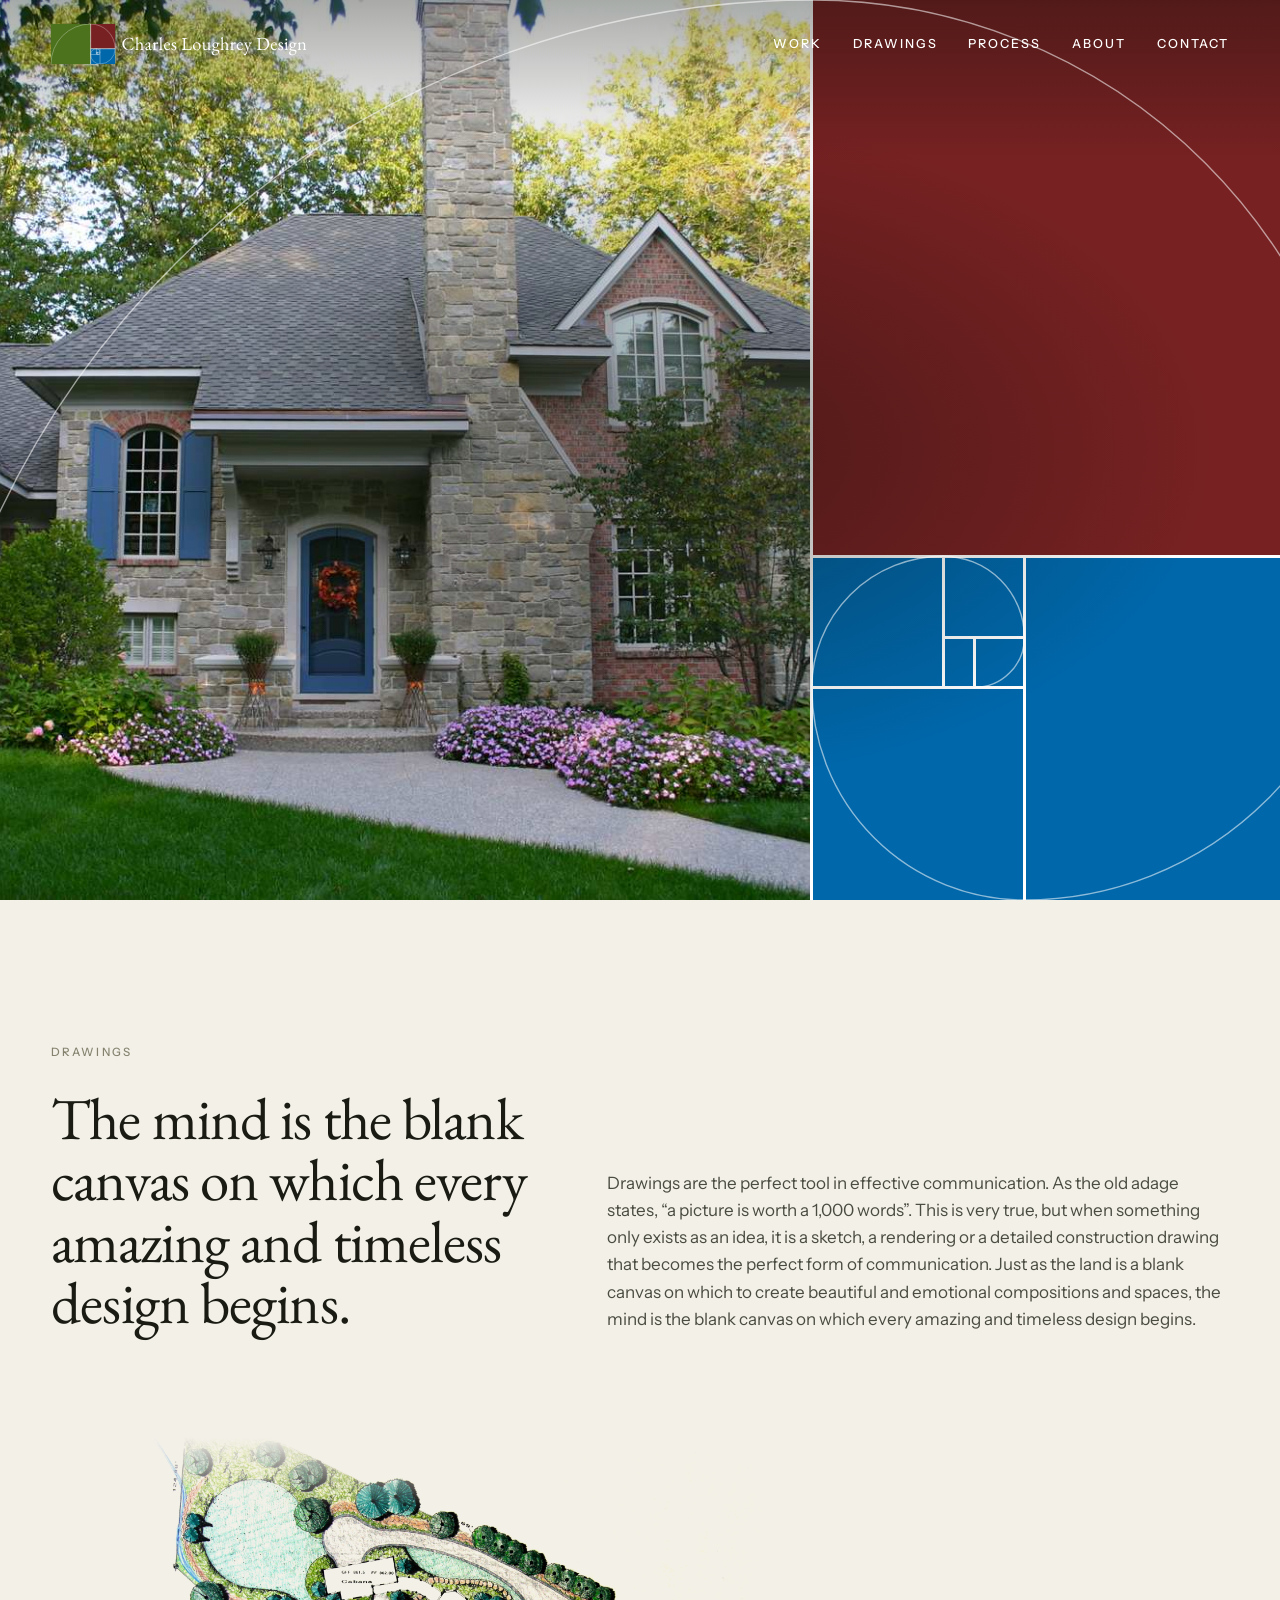
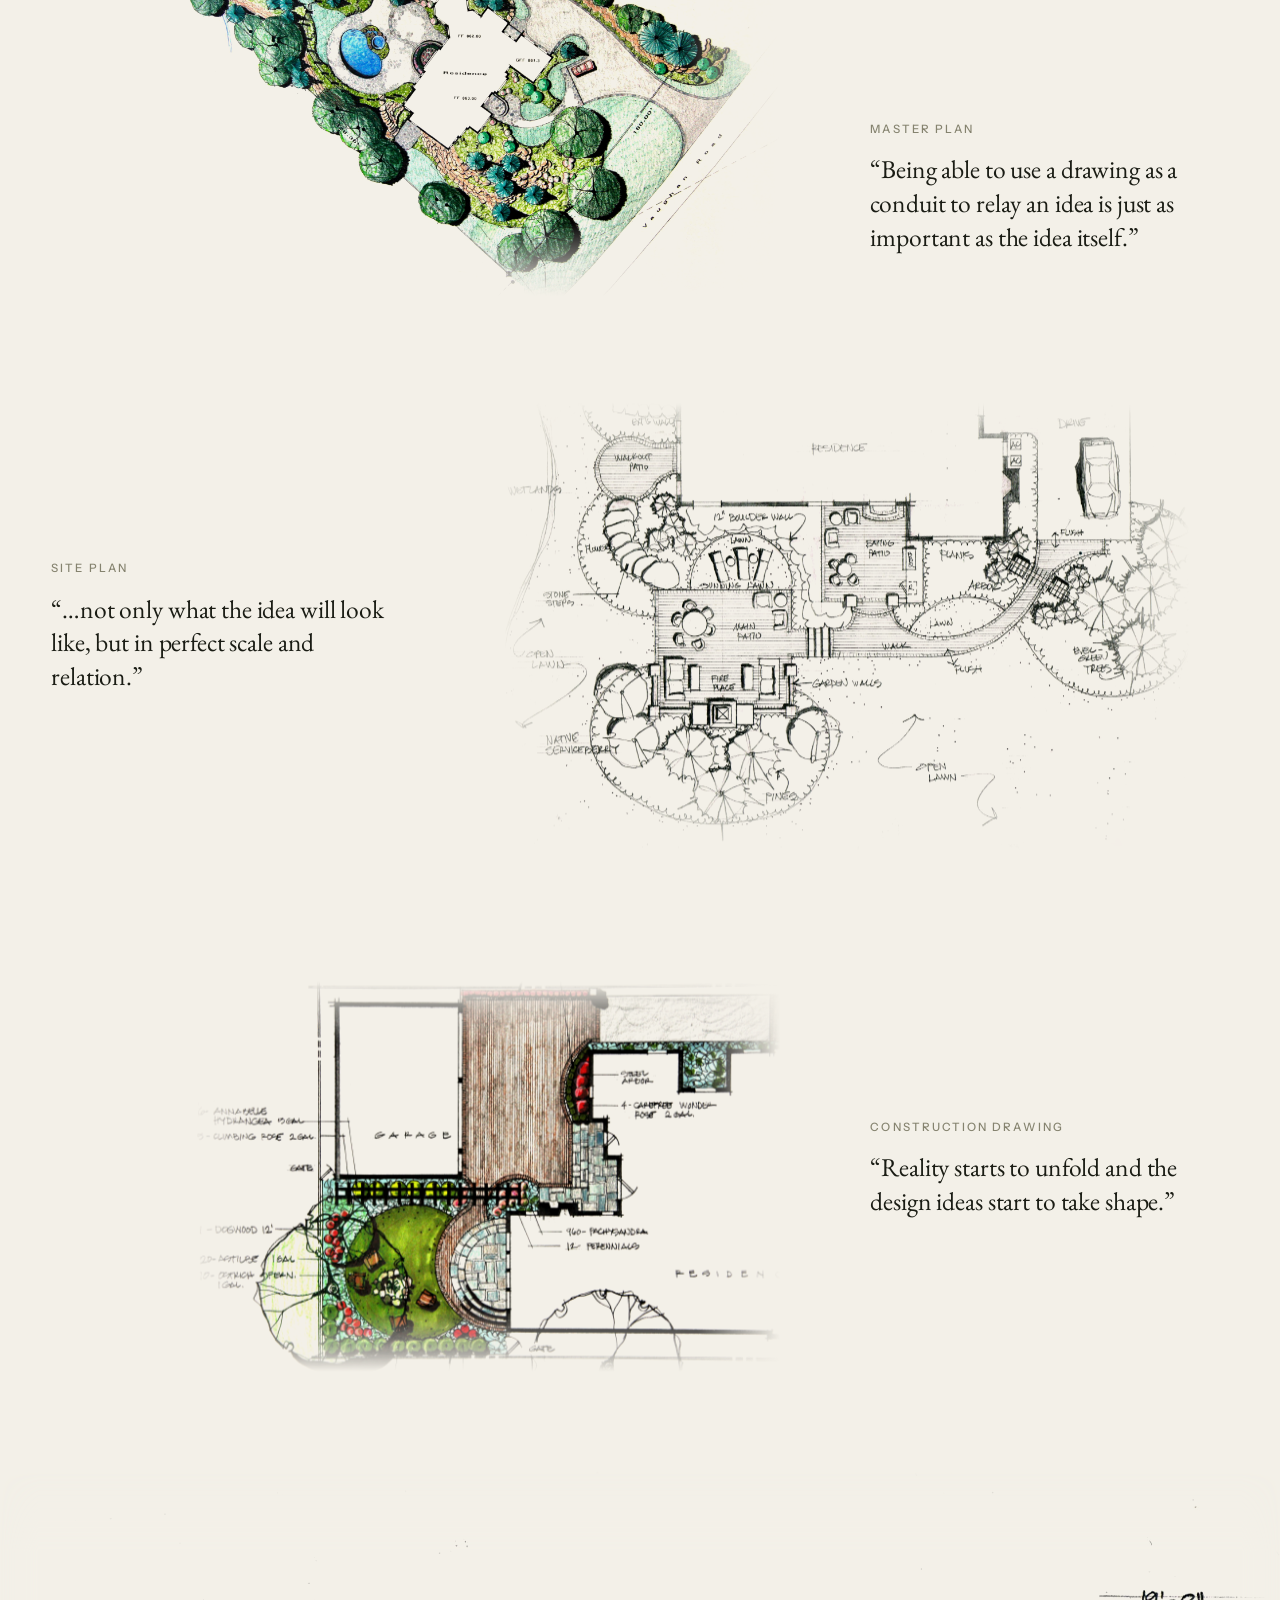
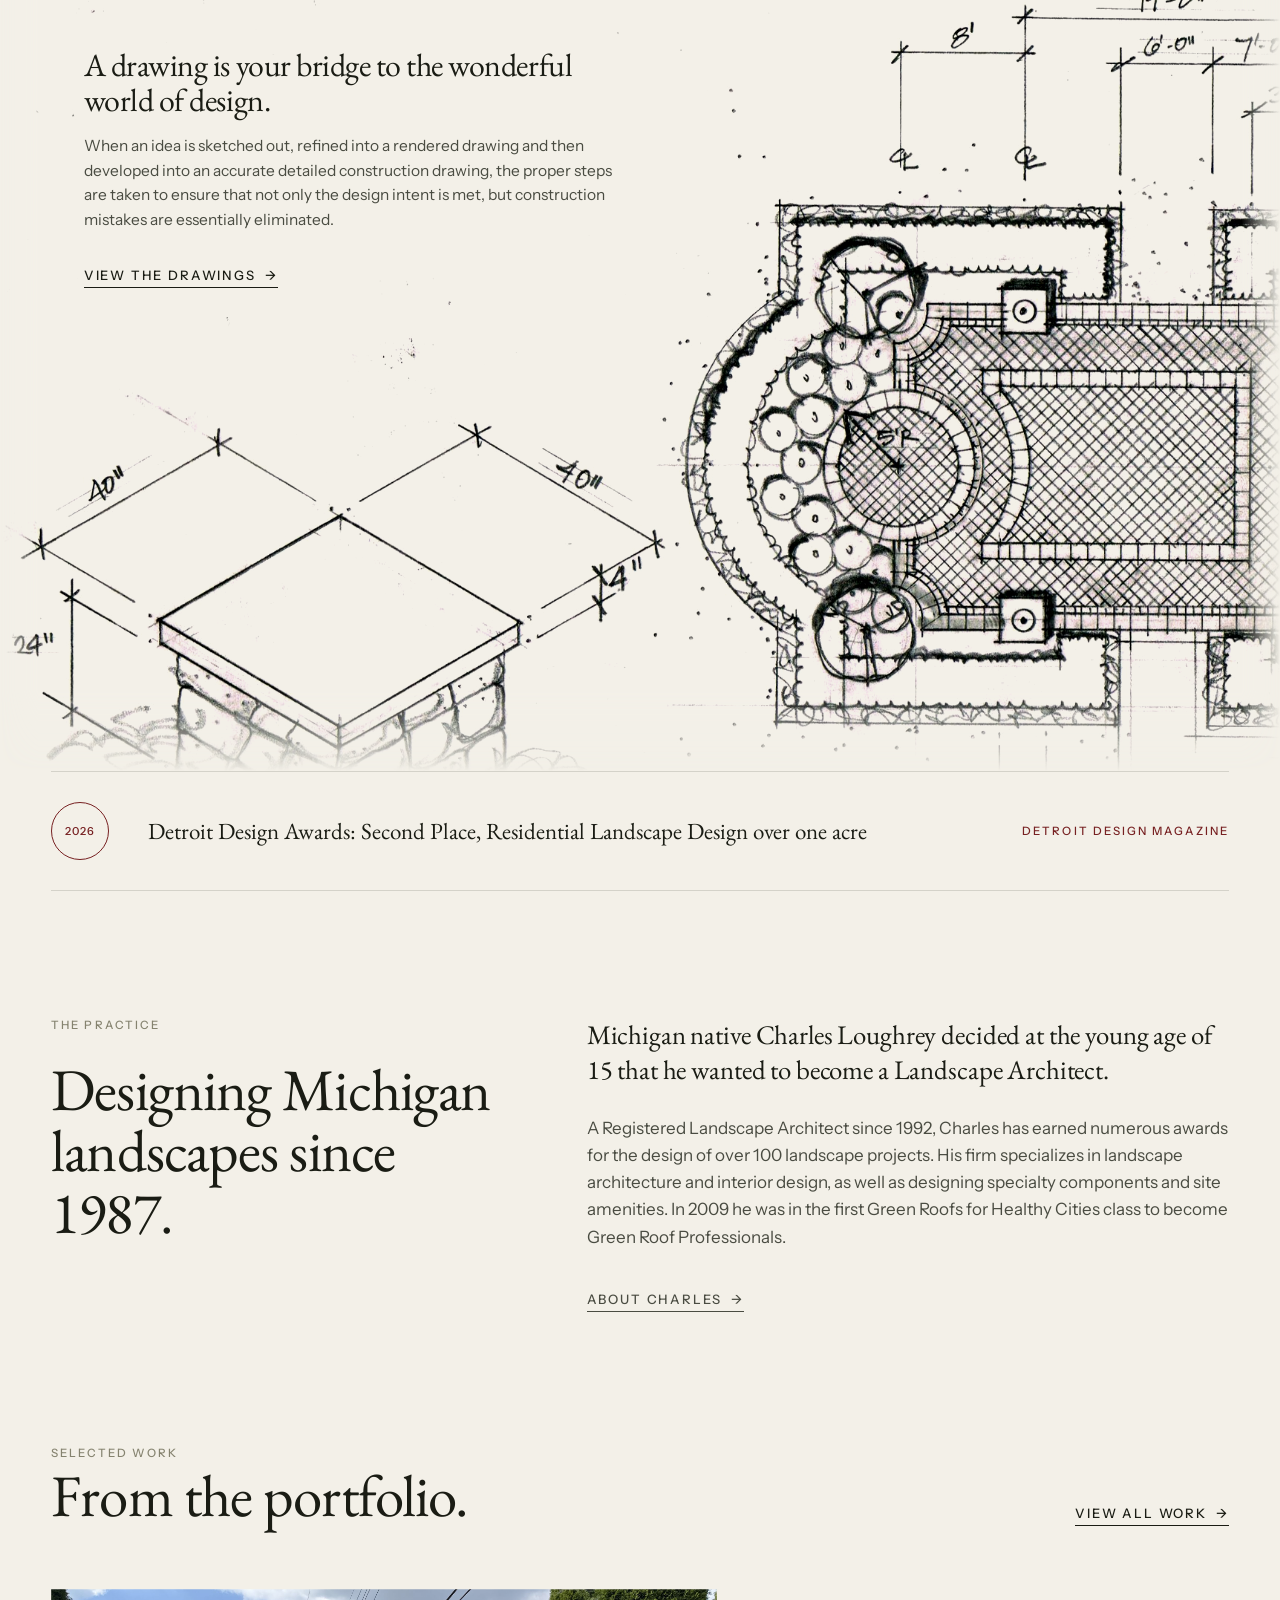
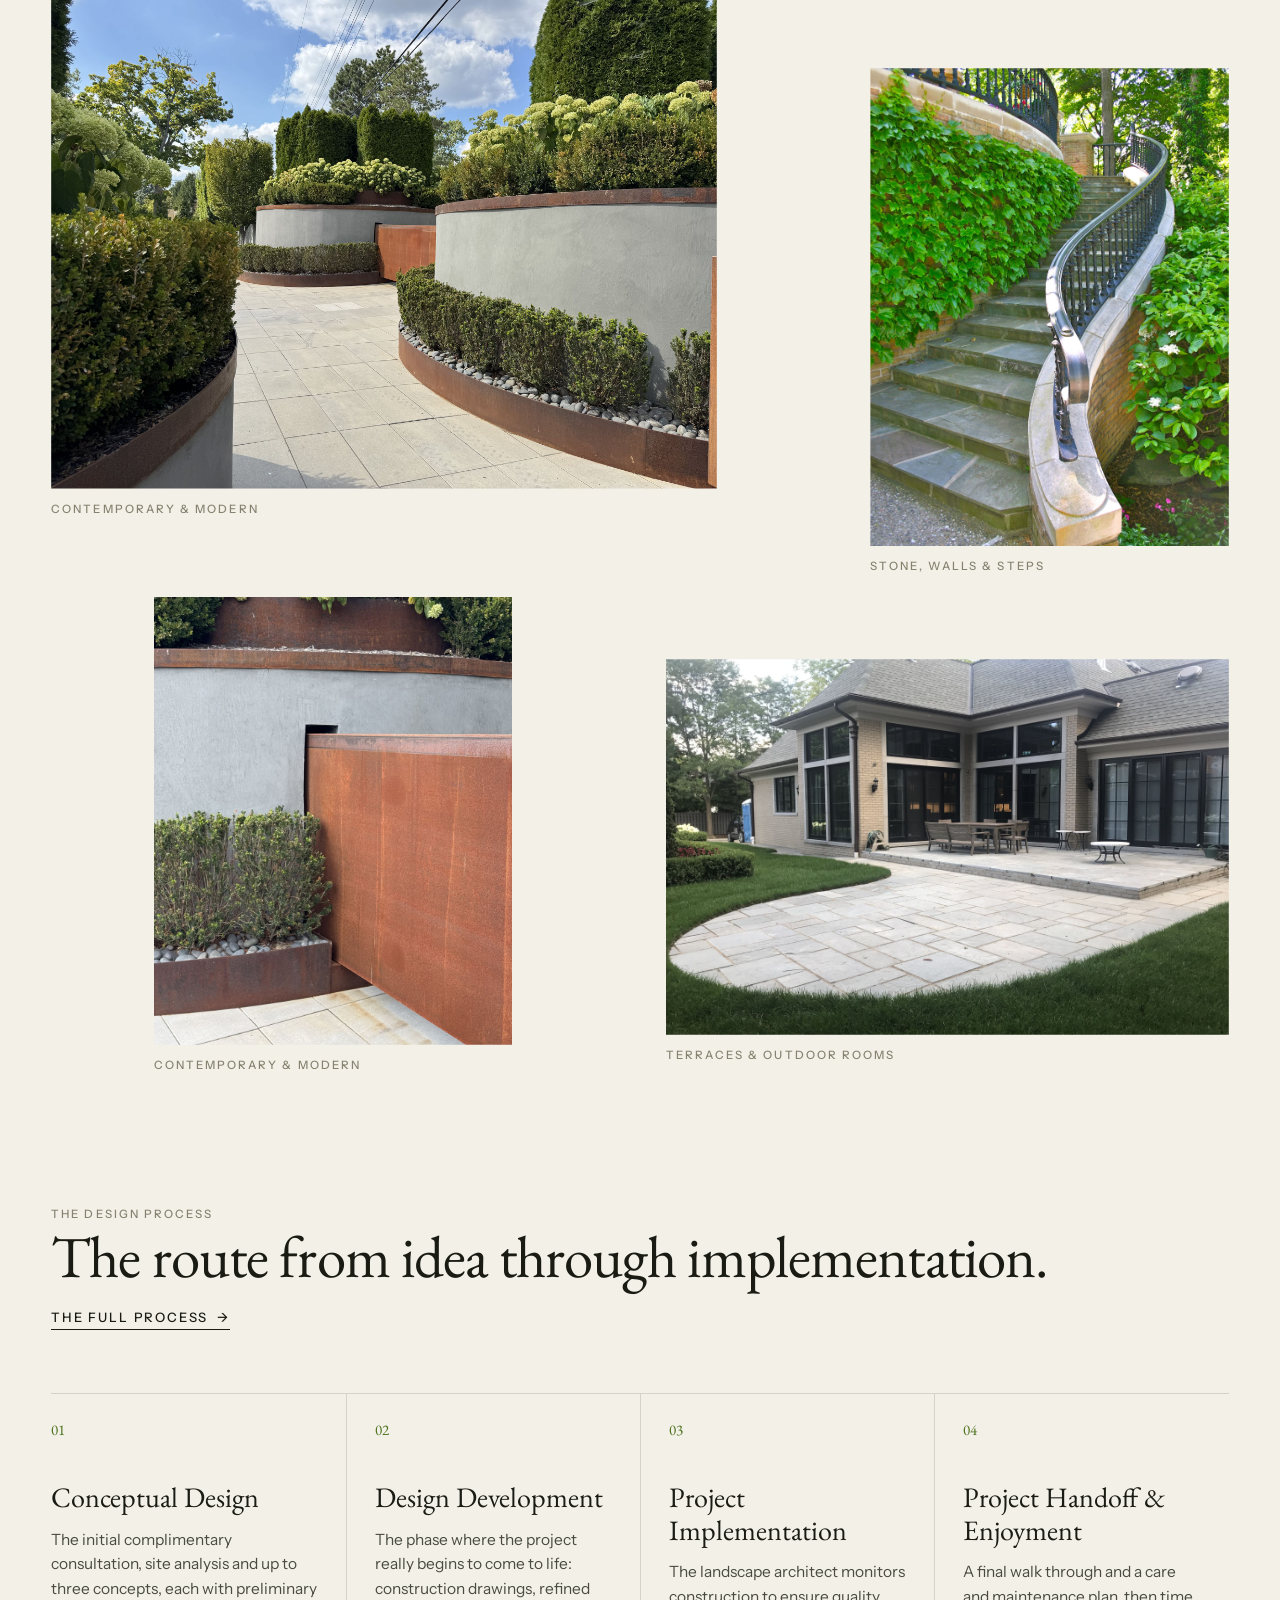
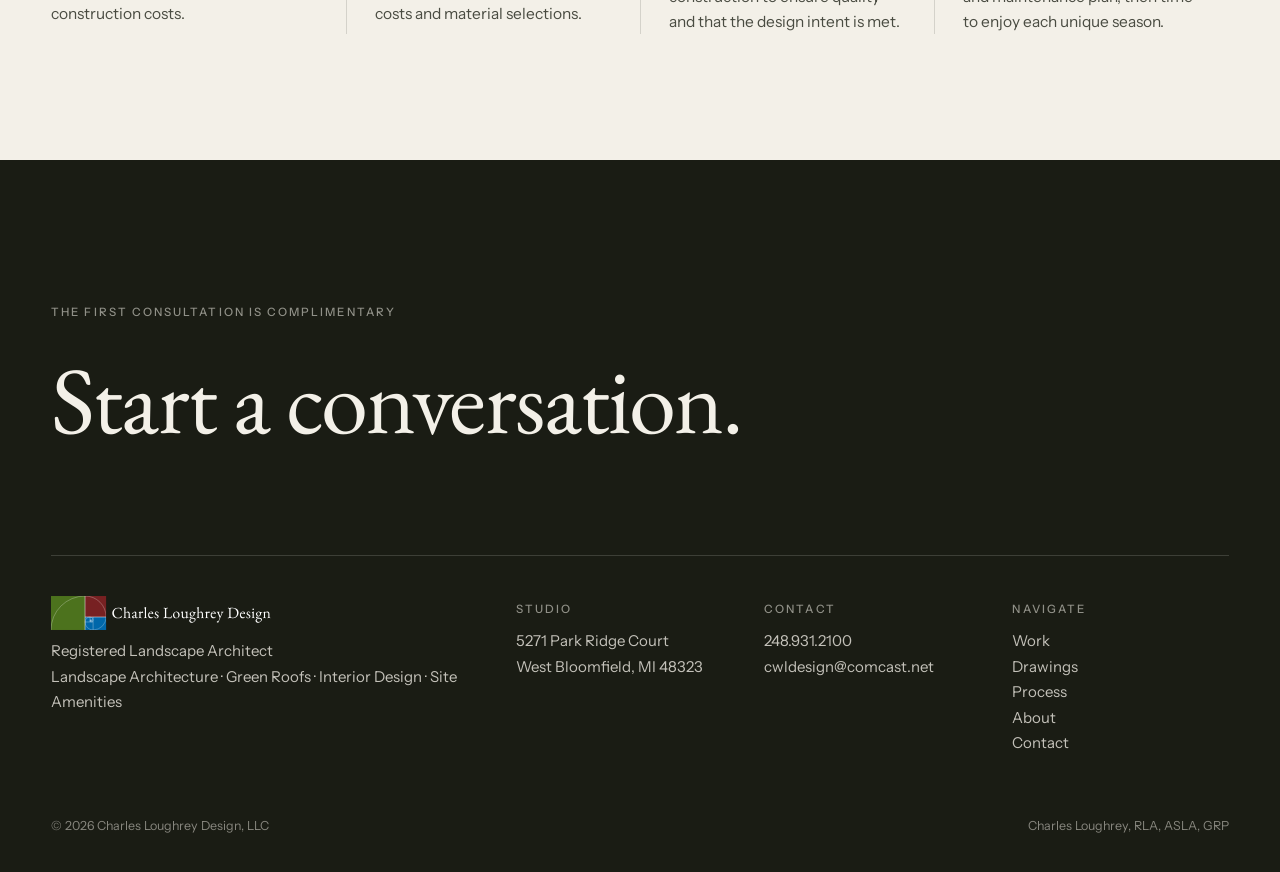
==== commit 4655f3a3: "Replace duplicate drawings quote" ====
--- a/index.html
+++ b/index.html
@@ -59,7 +59,7 @@
   <div class="note reveal" style="--d:.15s"><span class="label">Site plan</span><p class="lede">“…not only what the idea will look like, but in perfect scale and relation.”</p></div>
 </div><div class="flow-row flow-c">
   <figure class="drawing reveal" data-speed="-0.02"><a href="assets/drawings/img_0502.jpg" data-lightbox="drawings" data-caption="Planting &amp; courtyard plan"><img src="assets/drawings/img_0502.jpg" width="2400" height="1600" alt="Planting &amp; courtyard plan, hand drawn by Charles Loughrey" loading="lazy"></a></figure>
-  <div class="note reveal" style="--d:.15s"><span class="label">Construction drawing</span><p class="lede">“The proper steps are taken to ensure that not only the design intent is met, but construction mistakes are essentially eliminated.”</p></div>
+  <div class="note reveal" style="--d:.15s"><span class="label">Construction drawing</span><p class="lede">“Reality starts to unfold and the design ideas start to take shape.”</p></div>
 </div>
     </div>
   </div>
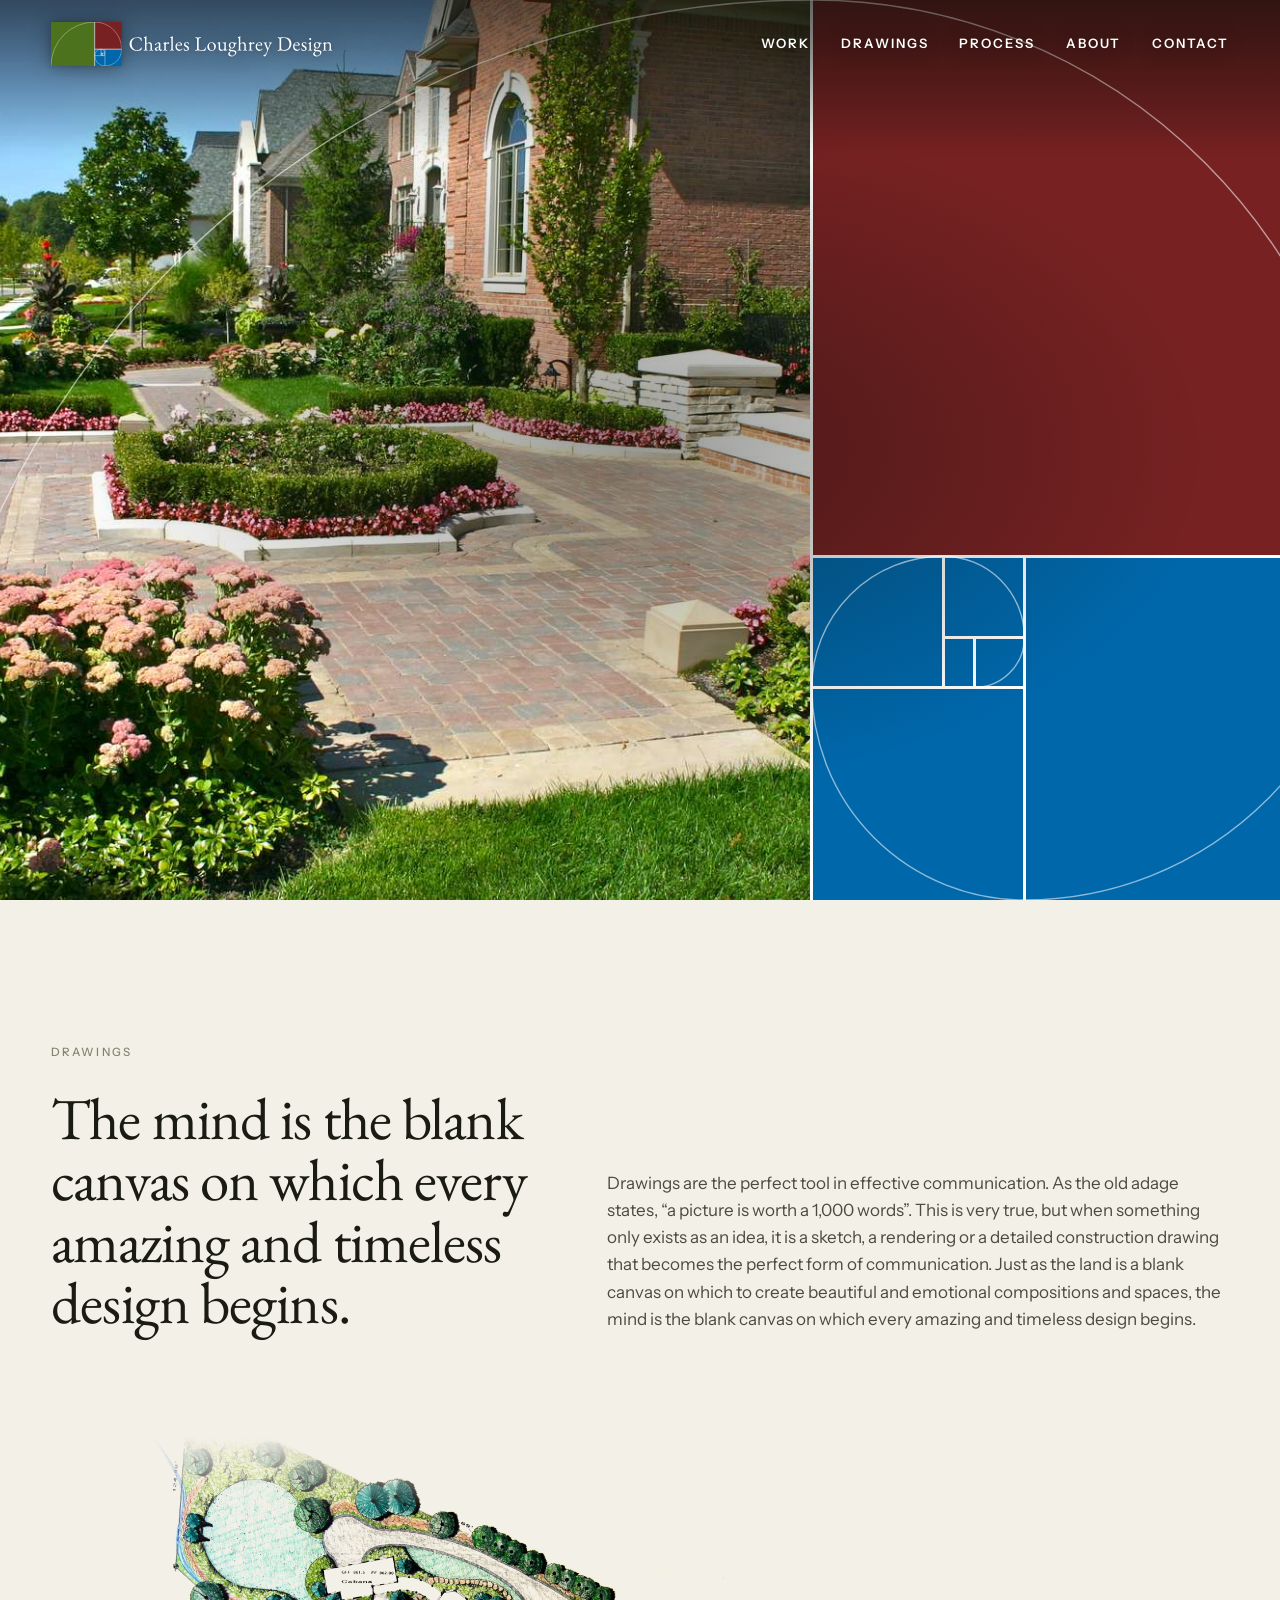
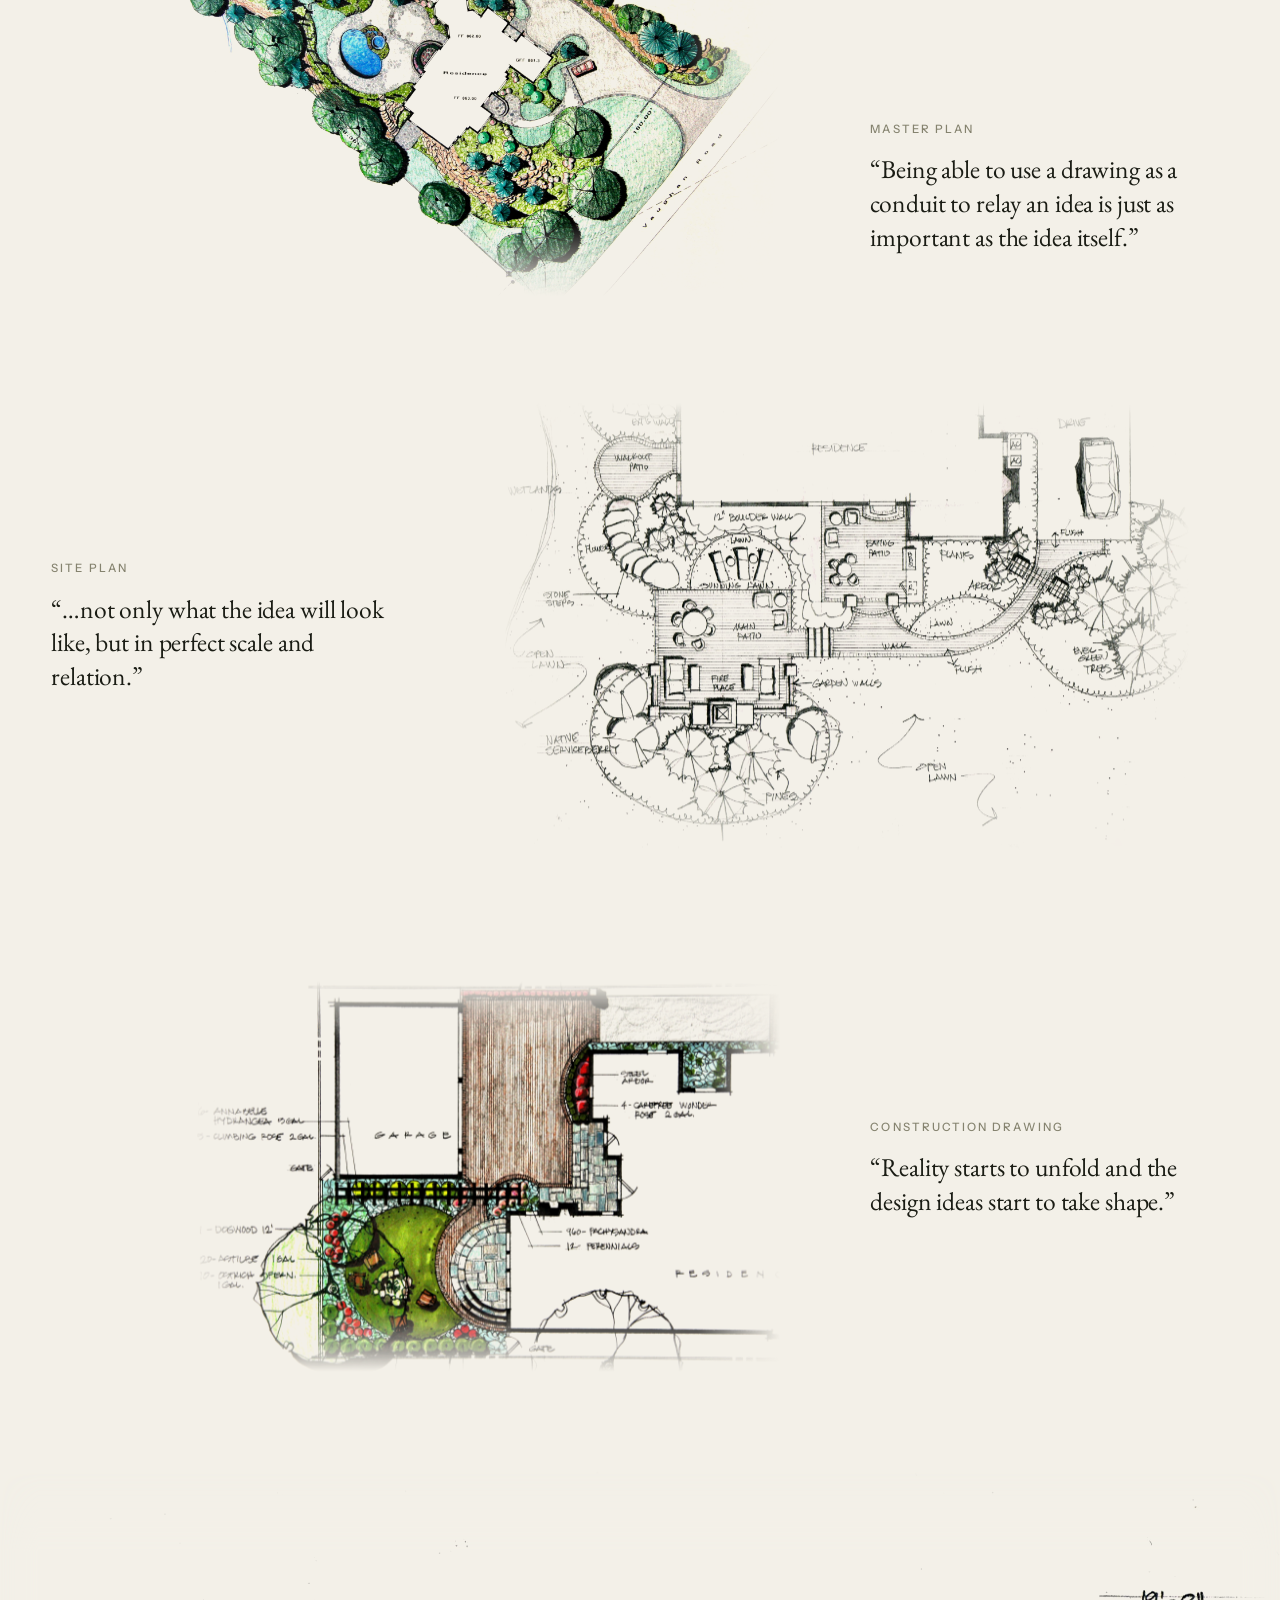
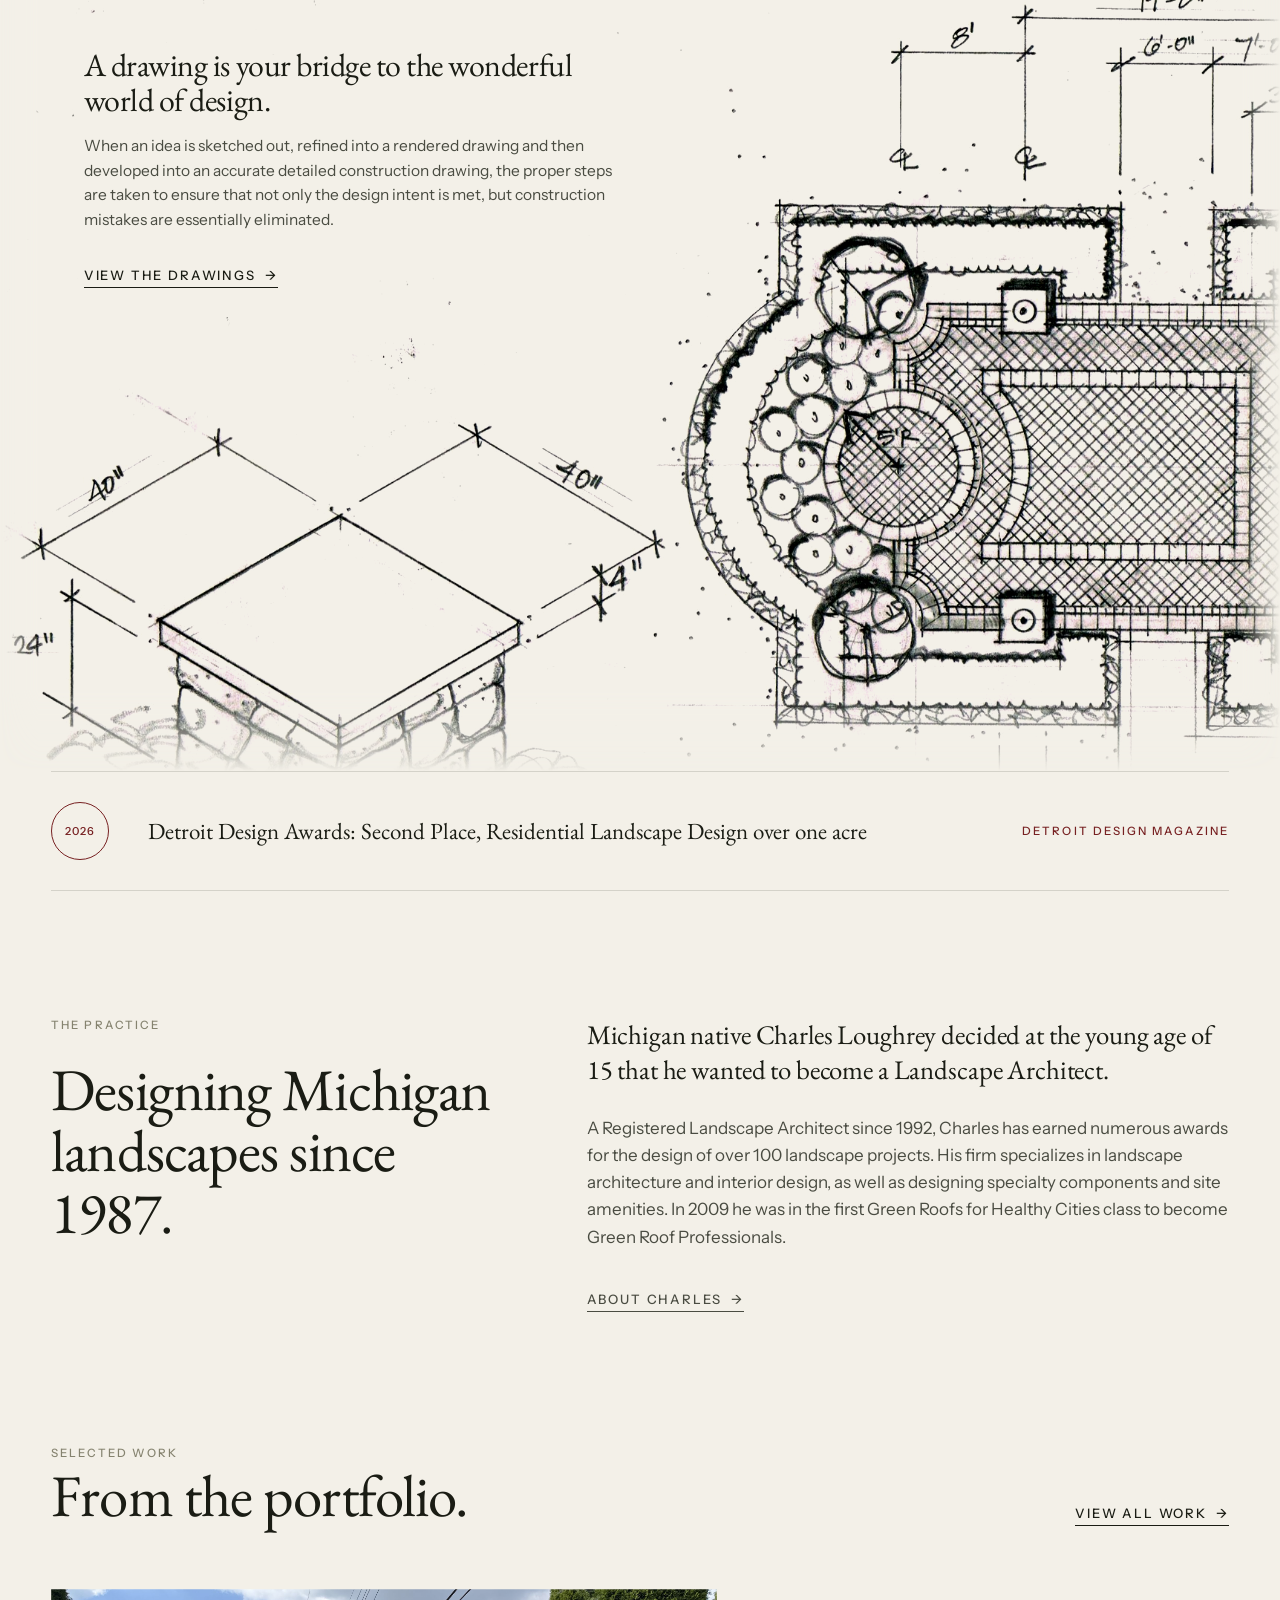
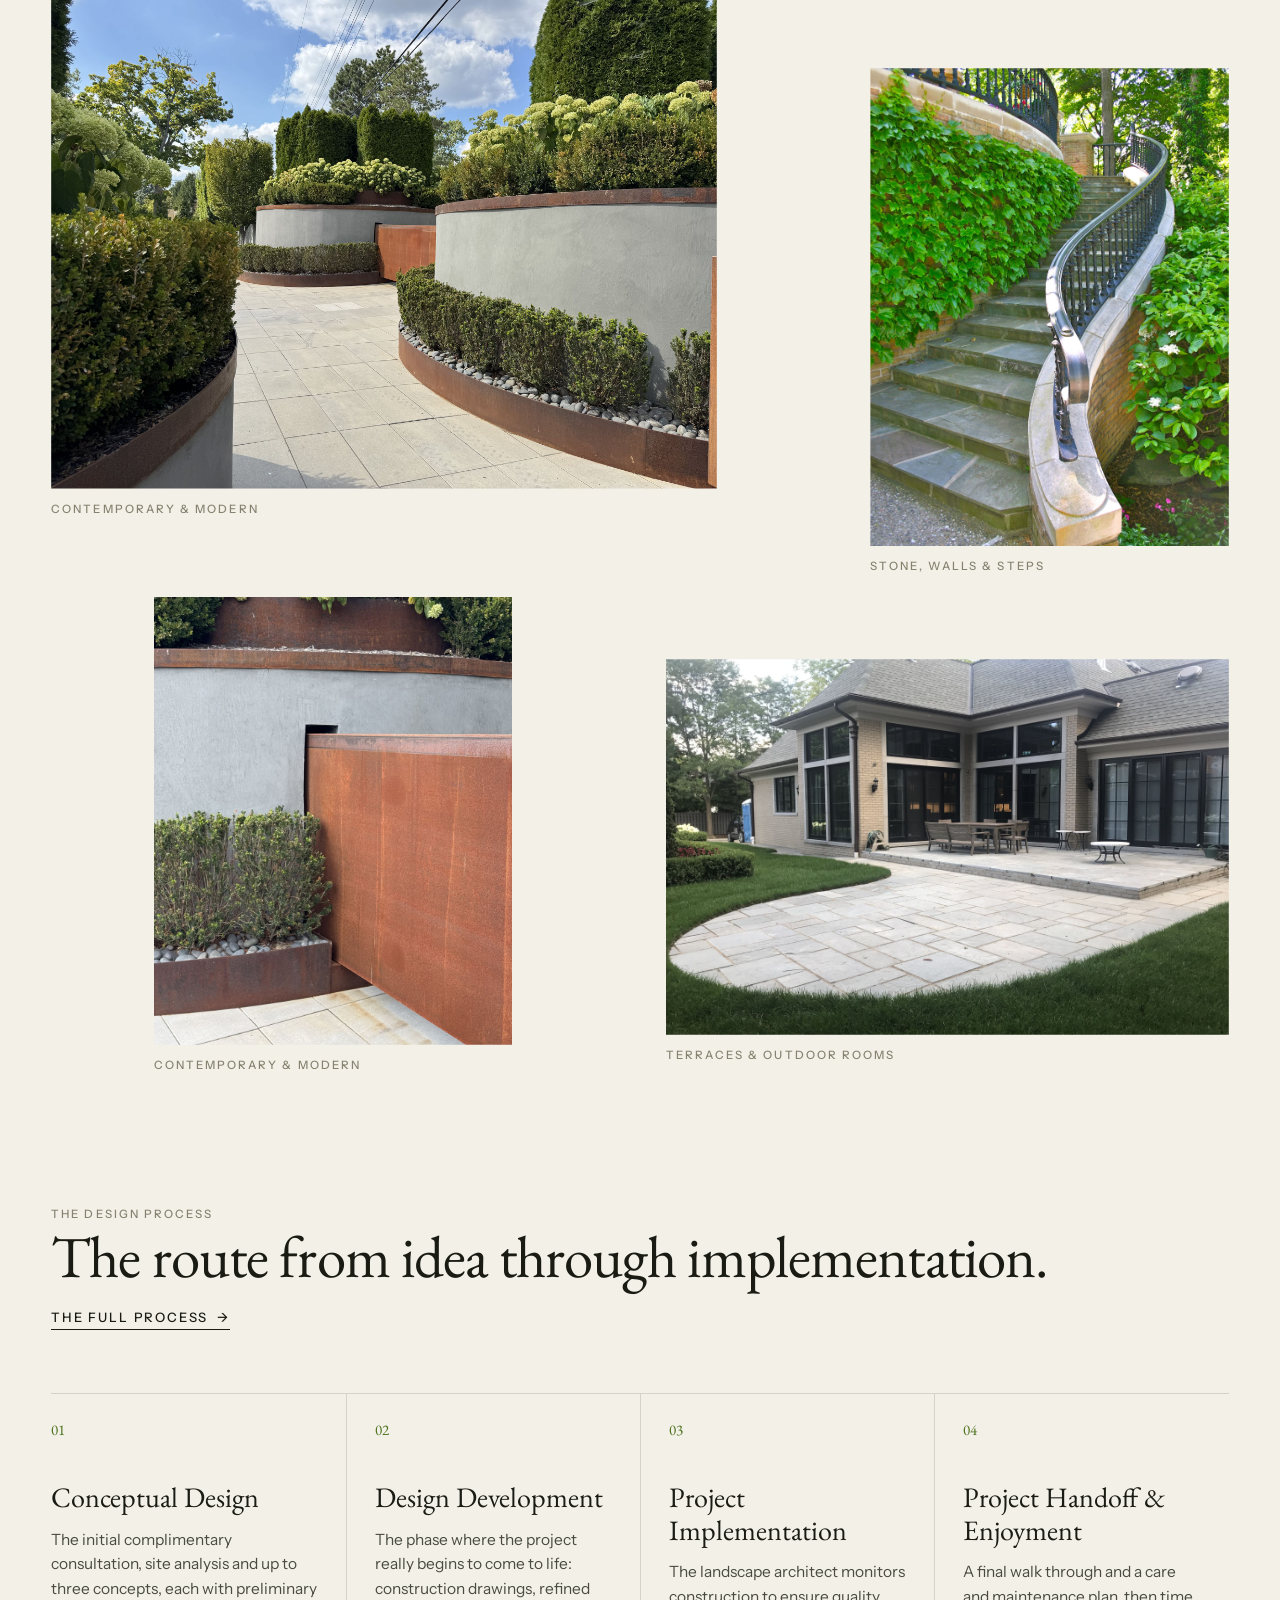
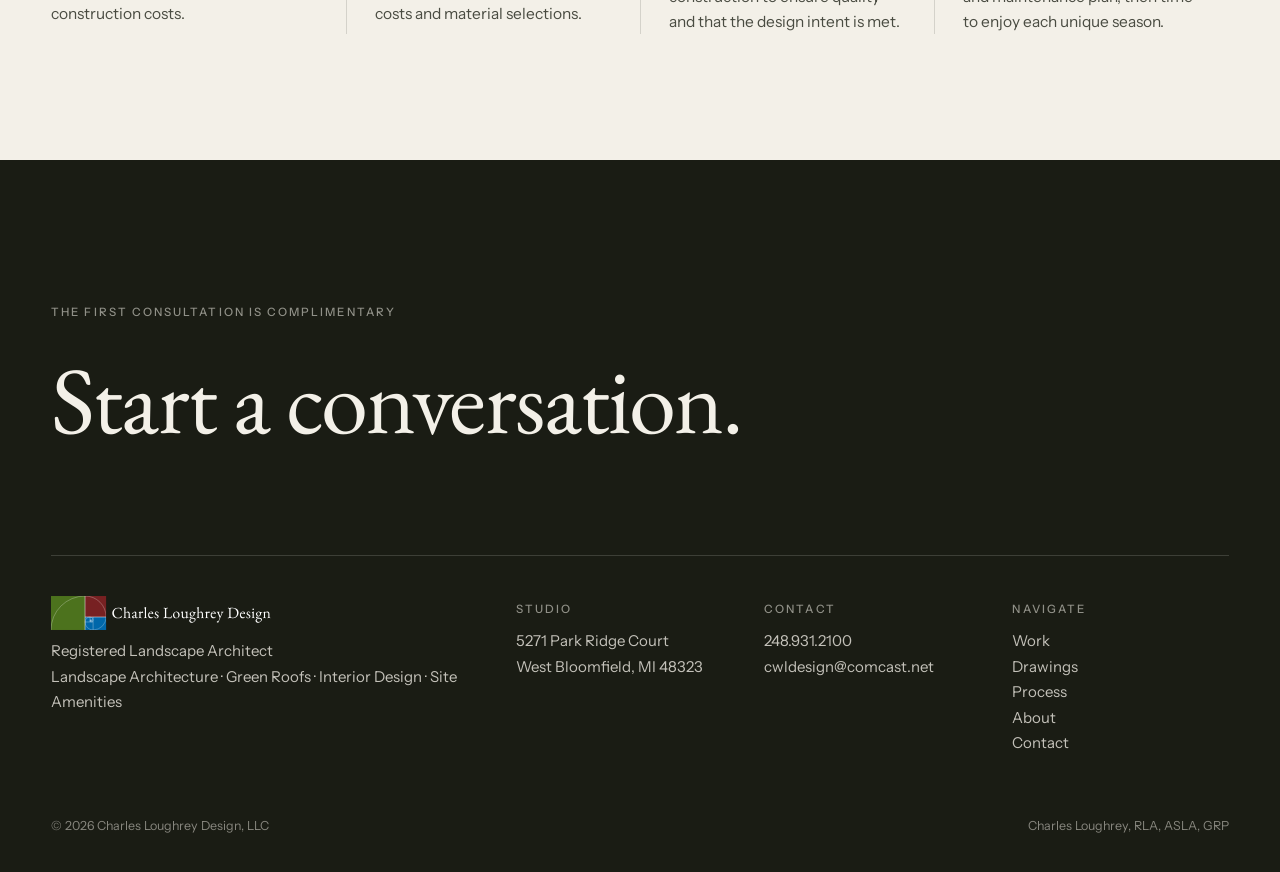
==== commit dbe7c05a: "Boost header and logo legibility; fix mobile CTA size" ====
--- a/index.html
+++ b/index.html
@@ -14,7 +14,7 @@
 <link rel="preconnect" href="https://fonts.googleapis.com">
 <link rel="preconnect" href="https://fonts.gstatic.com" crossorigin>
 <link href="https://fonts.googleapis.com/css2?family=EB+Garamond:ital,wght@0,400;0,500;1,400&family=Instrument+Sans:wght@400;500;600&display=swap" rel="stylesheet">
-<link rel="stylesheet" href="assets/css/site.css?v=a42c4c8a">
+<link rel="stylesheet" href="assets/css/site.css?v=f406e4d1">
 <script type="application/ld+json">{"@context": "https://schema.org", "@type": "ProfessionalService", "name": "Charles Loughrey Design, LLC", "description": "Registered Landscape Architect in West Bloomfield, Michigan.", "url": "https://charlesloughreydesign.com/", "telephone": "248.931.2100", "email": "cwldesign@comcast.net", "logo": "https://charlesloughreydesign.com/assets/logo/cld-logo.svg", "address": {"@type": "PostalAddress", "streetAddress": "5271 Park Ridge Court", "addressLocality": "West Bloomfield", "addressRegion": "MI", "postalCode": "48323", "addressCountry": "US"}, "founder": {"@type": "Person", "name": "Charles W. Loughrey", "jobTitle": "Registered Landscape Architect"}, "areaServed": "Oakland County, Michigan"}</script>
 </head>
 <body>
@@ -22,8 +22,8 @@
 <header class="site-header is-over-dark">
   <div class="wrap">
     <a class="brand" href="index.html" aria-label="Charles Loughrey Design, home">
-      <img class="on-light" src="assets/logo/cld-logo-horizontal.svg" alt="Charles Loughrey Design" width="290" height="46">
-      <img class="on-dark" src="assets/logo/cld-logo-horizontal-white.svg" alt="" width="290" height="46">
+      <img class="on-light" src="assets/logo/cld-logo-horizontal.svg" alt="Charles Loughrey Design" width="326" height="52">
+      <img class="on-dark" src="assets/logo/cld-logo-horizontal-white.svg" alt="" width="326" height="52">
     </a>
     <nav class="nav" aria-label="Primary"><a href="portfolio.html">Work</a><a href="drawings.html">Drawings</a><a href="process.html">Process</a><a href="about.html">About</a><a href="contact.html">Contact</a></nav>
     <button class="menu-btn" aria-label="Menu" aria-expanded="false" aria-controls="menu"><span></span><span></span></button>
--- a/assets/css/site.css
+++ b/assets/css/site.css
@@ -109,12 +109,12 @@
   view-transition-name: site-header;
 }
 .site-header .wrap { display: flex; align-items: center; justify-content: space-between; gap: 24px; }
-.brand { display: block; position: relative; width: clamp(210px, 20vw, 290px); }
+.brand { display: block; position: relative; width: clamp(232px, 22vw, 326px); }
 .brand img { width: 100%; transition: opacity .5s var(--ease); }
 .brand .on-dark { position: absolute; inset: 0; opacity: 0; }
 .nav { display: flex; gap: clamp(18px, 2.4vw, 40px); }
 .nav a {
-  font: 500 12.5px/1 var(--sans); letter-spacing: .16em; text-transform: uppercase;
+  font: 600 13px/1 var(--sans); letter-spacing: .15em; text-transform: uppercase;
   position: relative; padding: 8px 0;
 }
 .nav a::after {
@@ -551,7 +551,7 @@
   transition: opacity 1s var(--ease) .35s, transform 1.2s var(--ease) .35s;
 }
 .hero-cta span {
-  display: inline-block; font: 400 .135em/1.2 var(--sans); letter-spacing: .02em;
+  display: inline-block; font: 400 max(16px, .135em)/1.2 var(--sans); letter-spacing: .02em;
   text-decoration: underline; text-decoration-thickness: 1px; text-underline-offset: .32em;
   transition: text-underline-offset .4s var(--ease);
 }
@@ -595,3 +595,22 @@
 .js .plate-canvas { opacity: 0; transform: scale(1.03); transition: opacity 1.4s var(--ease), transform 2.4s var(--ease); }
 .js .plate.is-in .plate-canvas { opacity: 1; transform: none; }
 @media (prefers-reduced-motion: reduce) { .js .plate-canvas { opacity: 1; transform: none; } }
+
+/* ---------- header legibility: feathered scrim + soft lift, no visible bar ---------- */
+.site-header::before {
+  content: ""; position: absolute; left: 0; right: 0; top: 0; height: 170%;
+  pointer-events: none; z-index: -1; opacity: 1;
+  background: linear-gradient(180deg, rgba(243,240,232,.94) 0%, rgba(243,240,232,.7) 45%, rgba(243,240,232,0) 100%);
+  transition: opacity .6s var(--ease), background .6s var(--ease);
+}
+.site-header.is-over-dark::before {
+  background: linear-gradient(180deg, rgba(12,14,9,.46) 0%, rgba(12,14,9,.22) 50%, rgba(12,14,9,0) 100%);
+}
+.site-header.is-scrolled::before { opacity: 0; }
+.site-header.is-over-dark .brand .on-dark,
+.site-header.is-over-dark .nav a {
+  filter: drop-shadow(0 1px 10px rgba(0,0,0,.35)) drop-shadow(0 0 2px rgba(0,0,0,.18));
+}
+.menu-open .site-header::before { opacity: 0; }
+/* while the hero is still the flat logo, no scrim: it would read as a band on the colour blocks */
+body:has(.hero-fib:not(.is-photos)) .site-header::before { opacity: 0; }
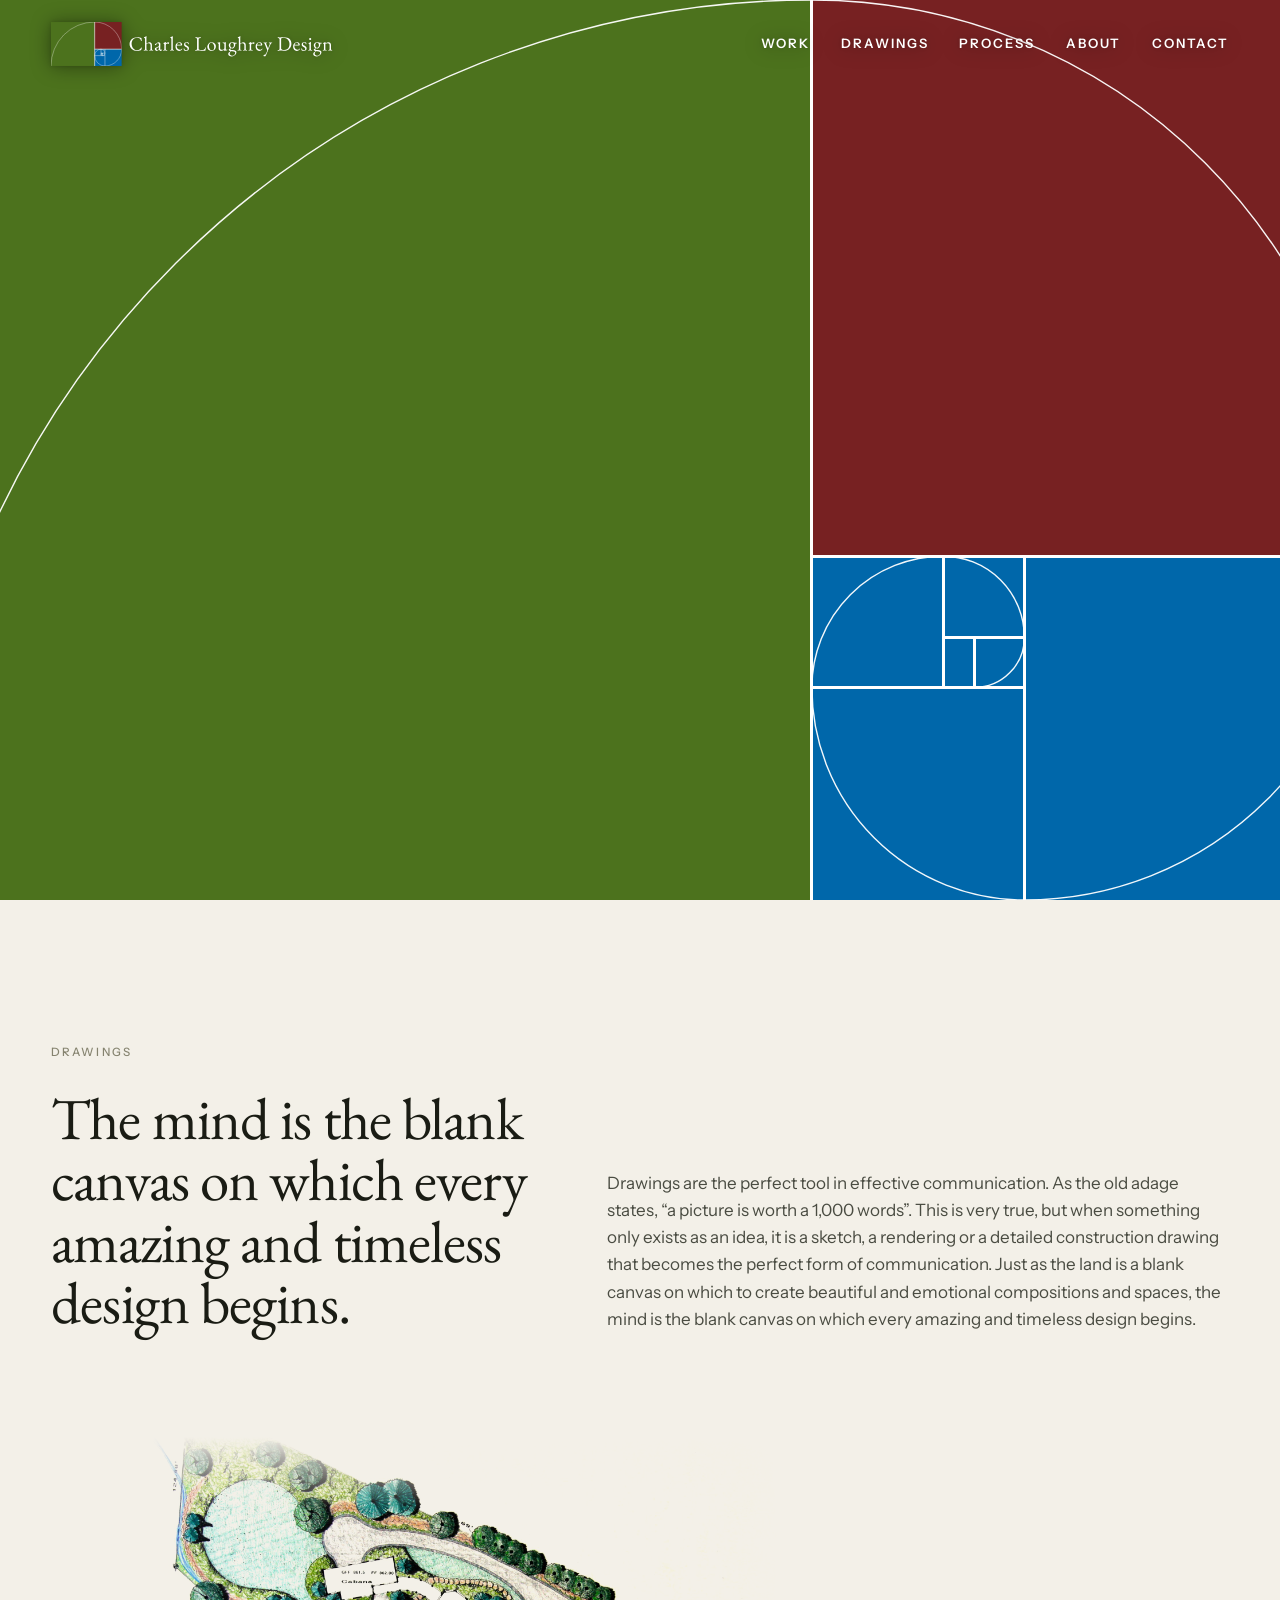
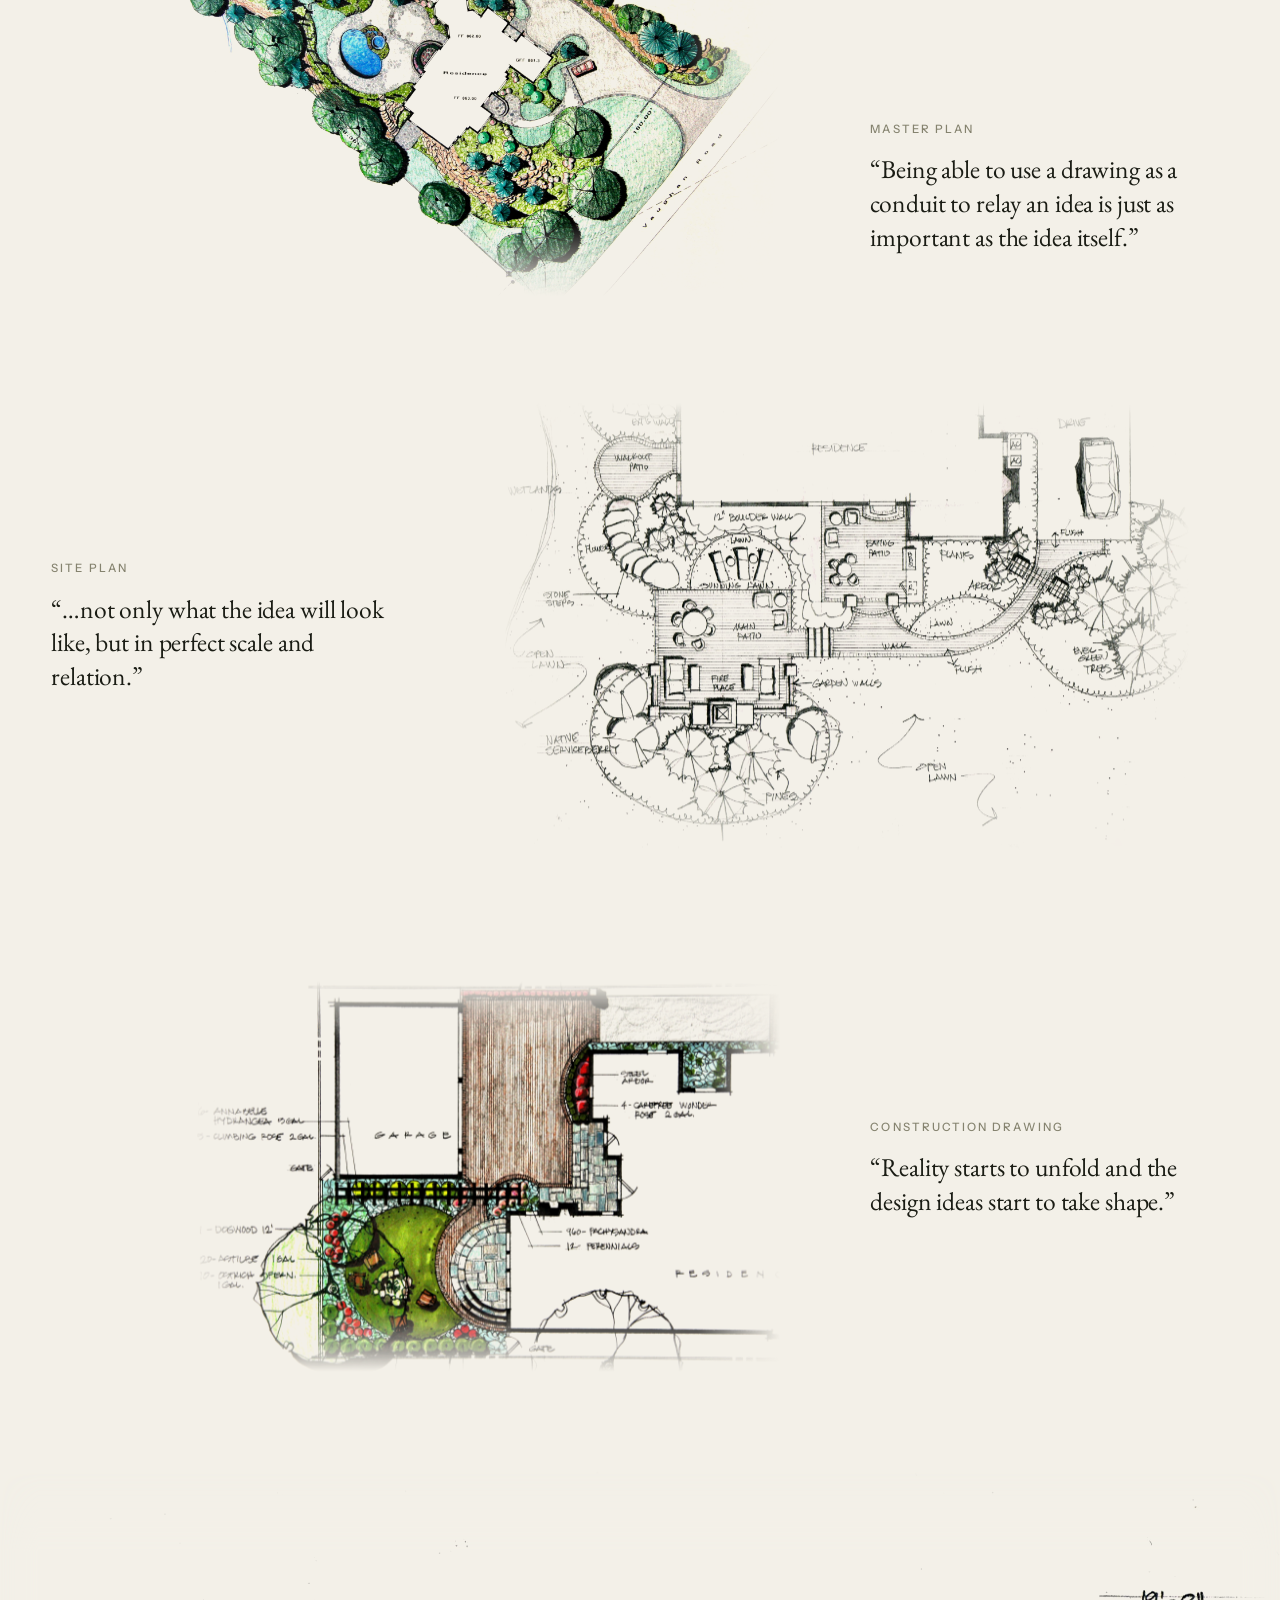
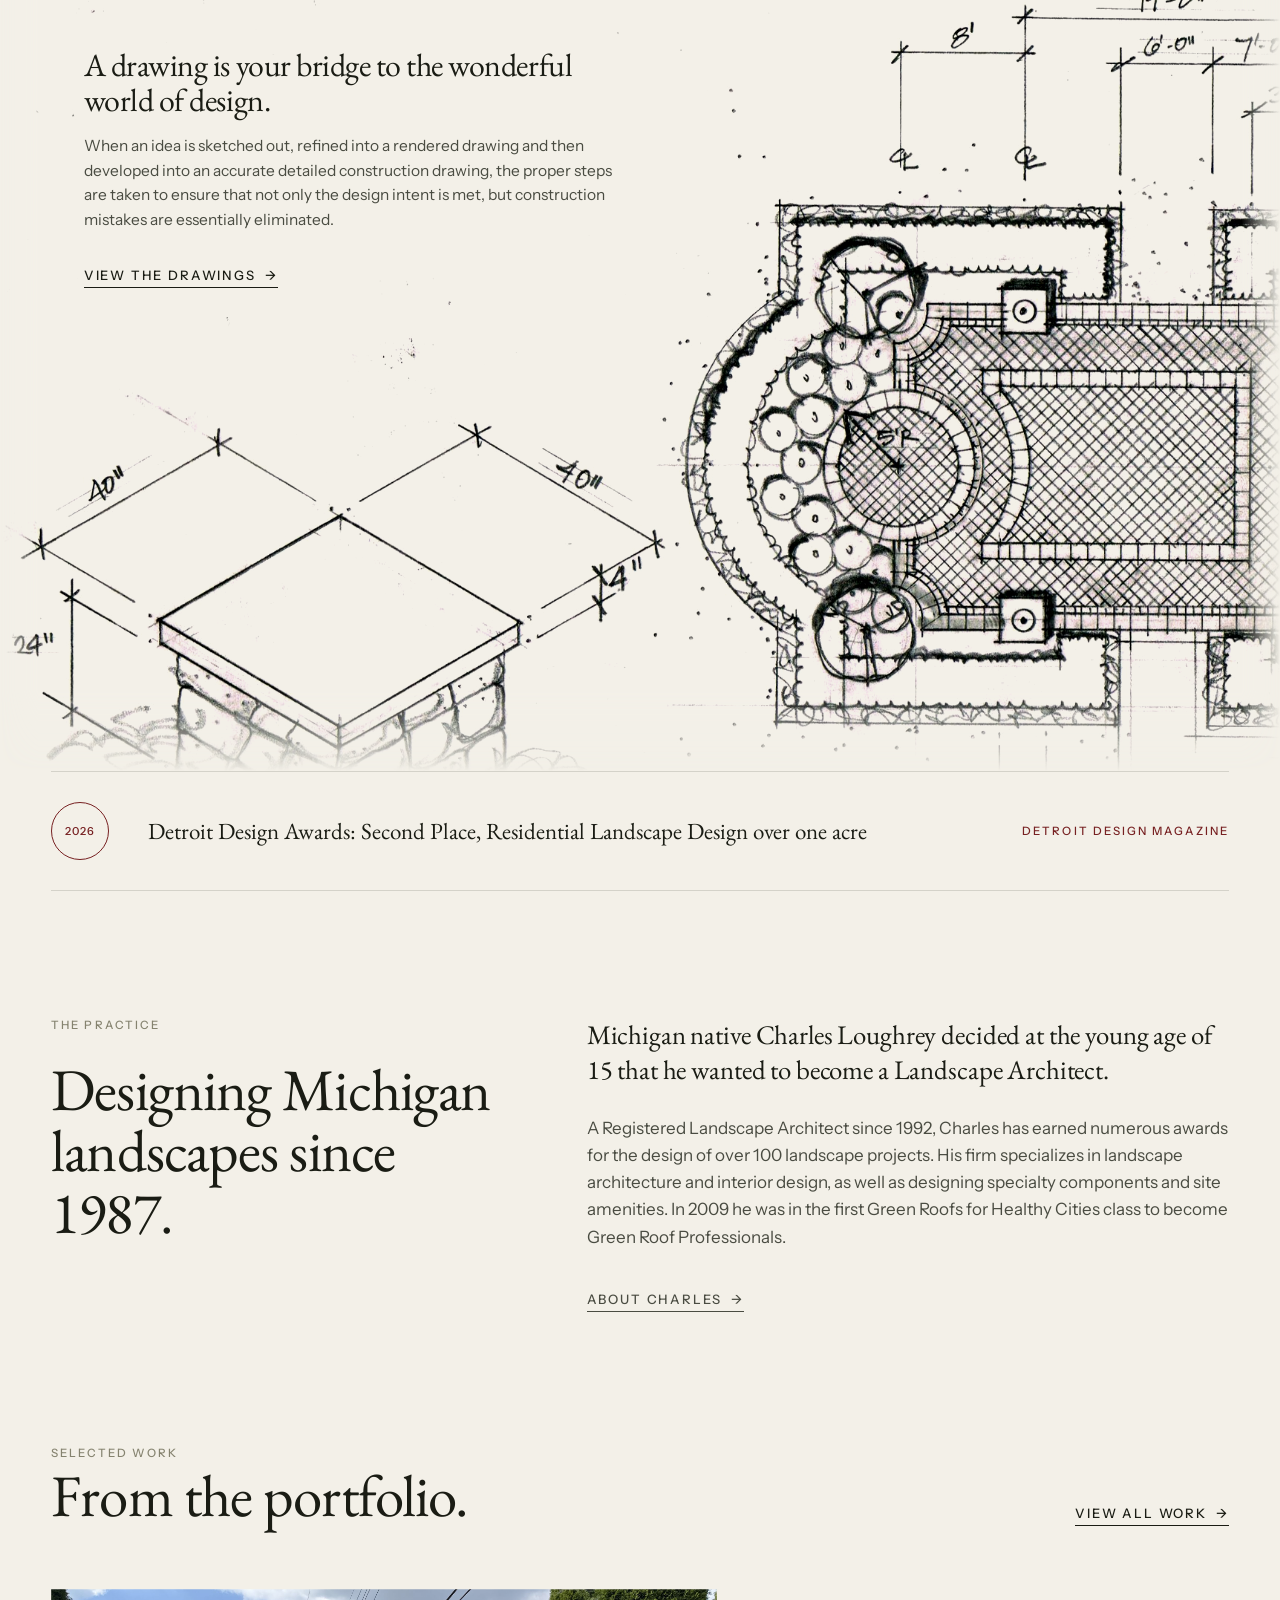
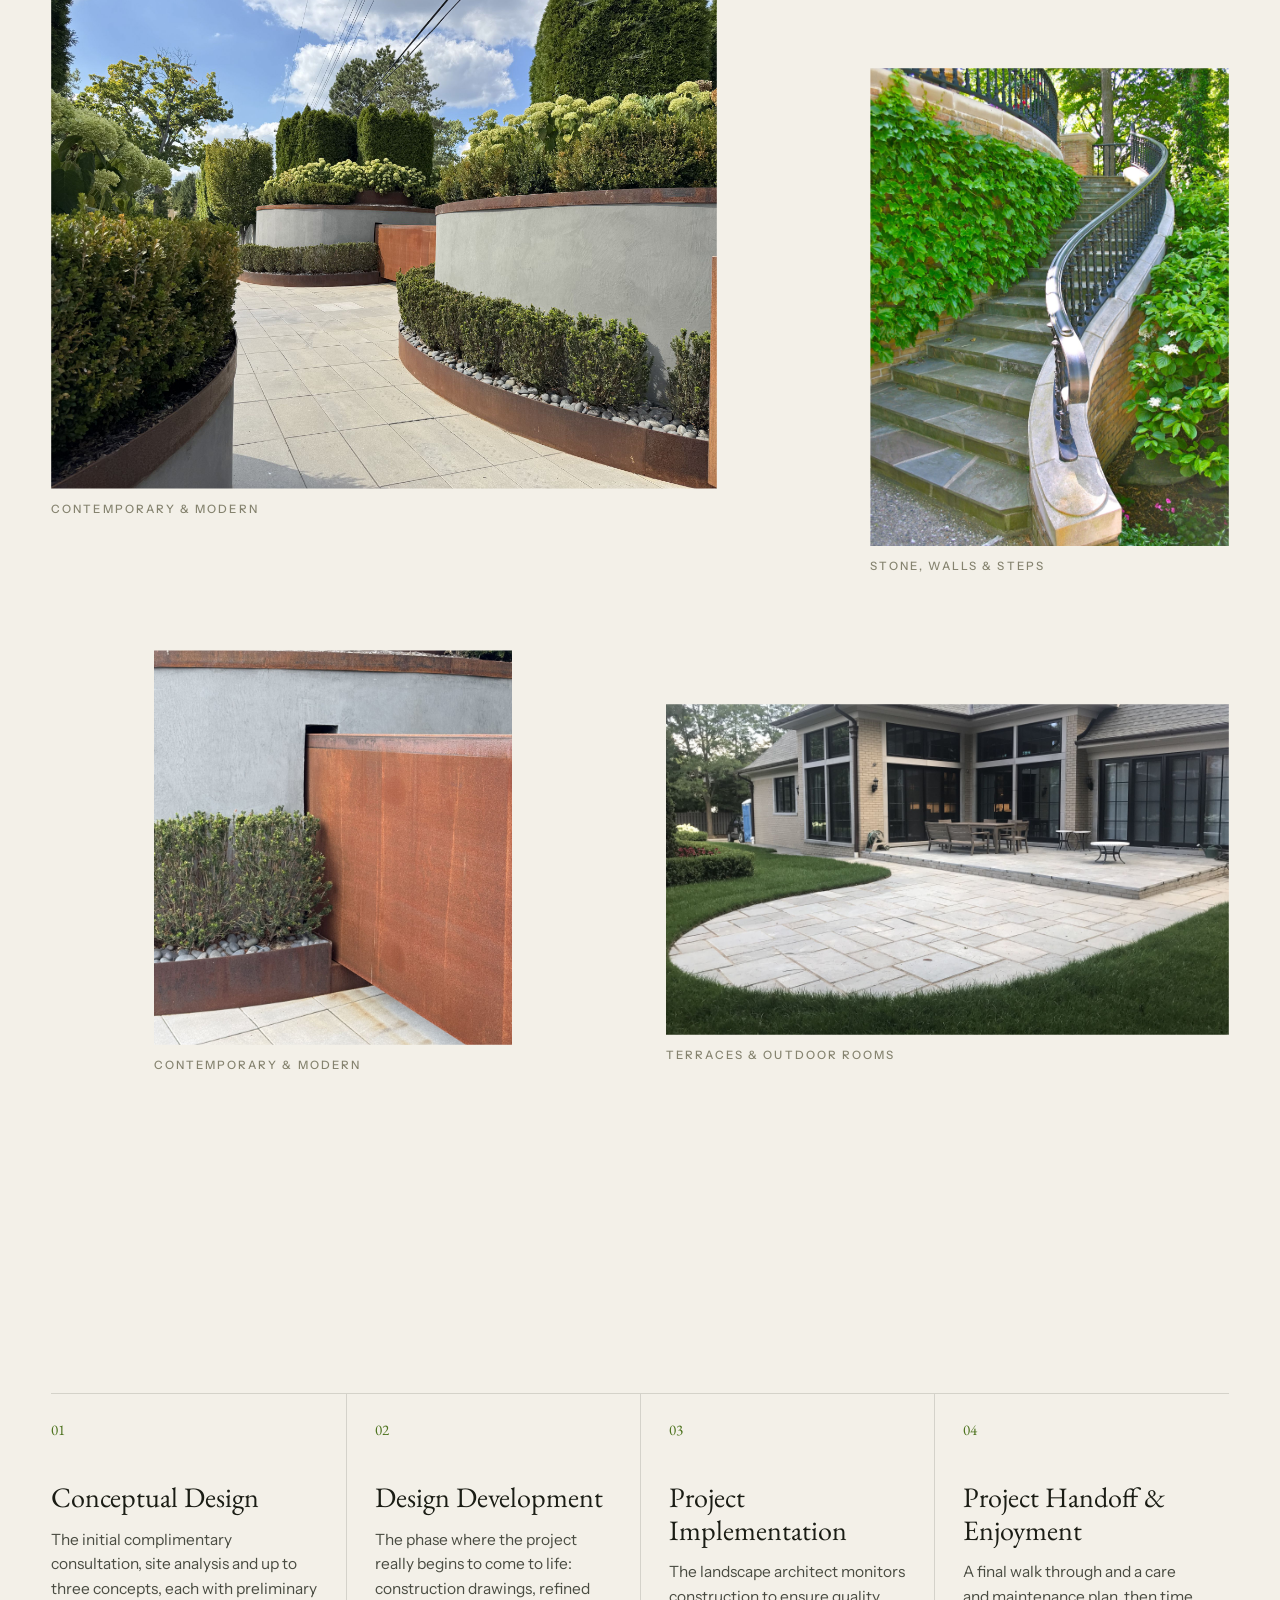
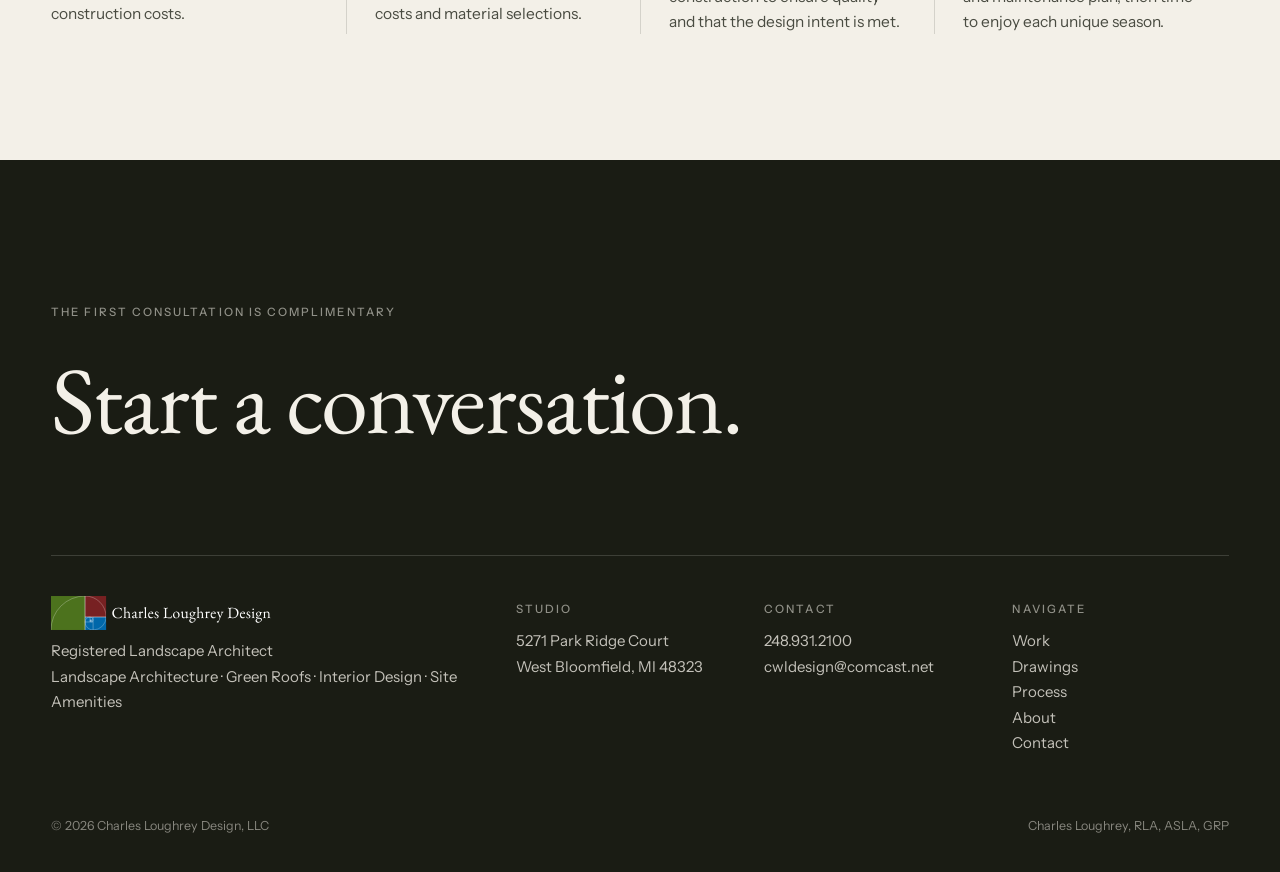
==== commit 3f71cc6e: "Hero CTA: tighter spacing, soft shadow" ====
--- a/index.html
+++ b/index.html
@@ -14,7 +14,7 @@
 <link rel="preconnect" href="https://fonts.googleapis.com">
 <link rel="preconnect" href="https://fonts.gstatic.com" crossorigin>
 <link href="https://fonts.googleapis.com/css2?family=EB+Garamond:ital,wght@0,400;0,500;1,400&family=Instrument+Sans:wght@400;500;600&display=swap" rel="stylesheet">
-<link rel="stylesheet" href="assets/css/site.css?v=f406e4d1">
+<link rel="stylesheet" href="assets/css/site.css?v=2e91af07">
 <script type="application/ld+json">{"@context": "https://schema.org", "@type": "ProfessionalService", "name": "Charles Loughrey Design, LLC", "description": "Registered Landscape Architect in West Bloomfield, Michigan.", "url": "https://charlesloughreydesign.com/", "telephone": "248.931.2100", "email": "cwldesign@comcast.net", "logo": "https://charlesloughreydesign.com/assets/logo/cld-logo.svg", "address": {"@type": "PostalAddress", "streetAddress": "5271 Park Ridge Court", "addressLocality": "West Bloomfield", "addressRegion": "MI", "postalCode": "48323", "addressCountry": "US"}, "founder": {"@type": "Person", "name": "Charles W. Loughrey", "jobTitle": "Registered Landscape Architect"}, "areaServed": "Oakland County, Michigan"}</script>
 </head>
 <body>
--- a/assets/css/site.css
+++ b/assets/css/site.css
@@ -544,7 +544,7 @@
   /* sized and spaced off the headline so the pair holds together at every width;
      the tiny left offset lines the b's stem up with the foot of the A */
   display: block; line-height: 0;
-  margin-top: .3em; margin-left: -.013em;
+  margin-top: .1em; margin-left: .02em;
   font-size: clamp(56px, 10.5vw, 196px);
   color: #fff; text-shadow: 0 1px 18px rgba(0,0,0,.35);
   opacity: 0; transform: translateY(12px);
@@ -614,3 +614,10 @@
 .menu-open .site-header::before { opacity: 0; }
 /* while the hero is still the flat logo, no scrim: it would read as a band on the colour blocks */
 body:has(.hero-fib:not(.is-photos)) .site-header::before { opacity: 0; }
+/* soft pool of shade under the consultation link so it reads over any photo */
+.hero-cta span { position: relative; text-shadow: 0 1px 2px rgba(0,0,0,.45), 0 2px 14px rgba(0,0,0,.55); }
+.hero-cta span::before {
+  content: ""; position: absolute; z-index: -1; inset: -.9em -1.4em -1.1em;
+  background: radial-gradient(closest-side, rgba(10,12,8,.5), rgba(10,12,8,.28) 55%, rgba(10,12,8,0));
+  filter: blur(6px); pointer-events: none;
+}
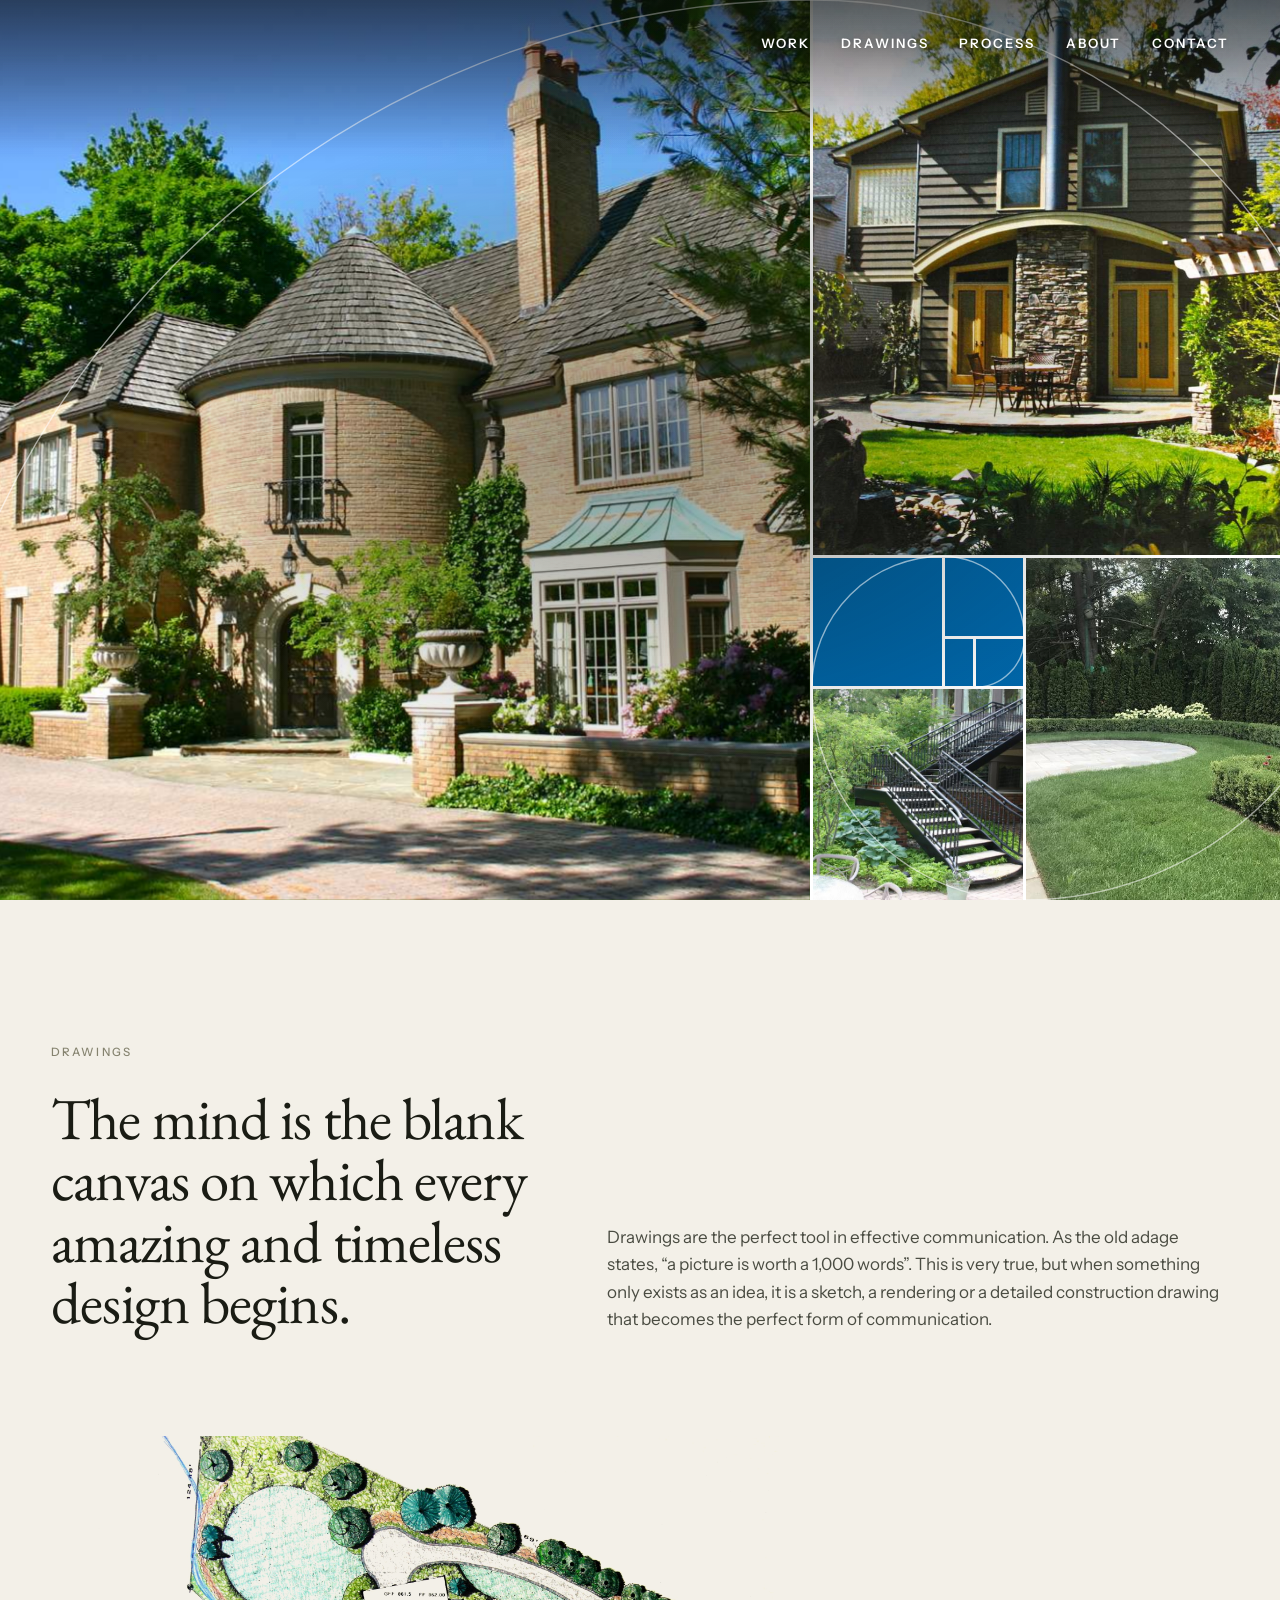
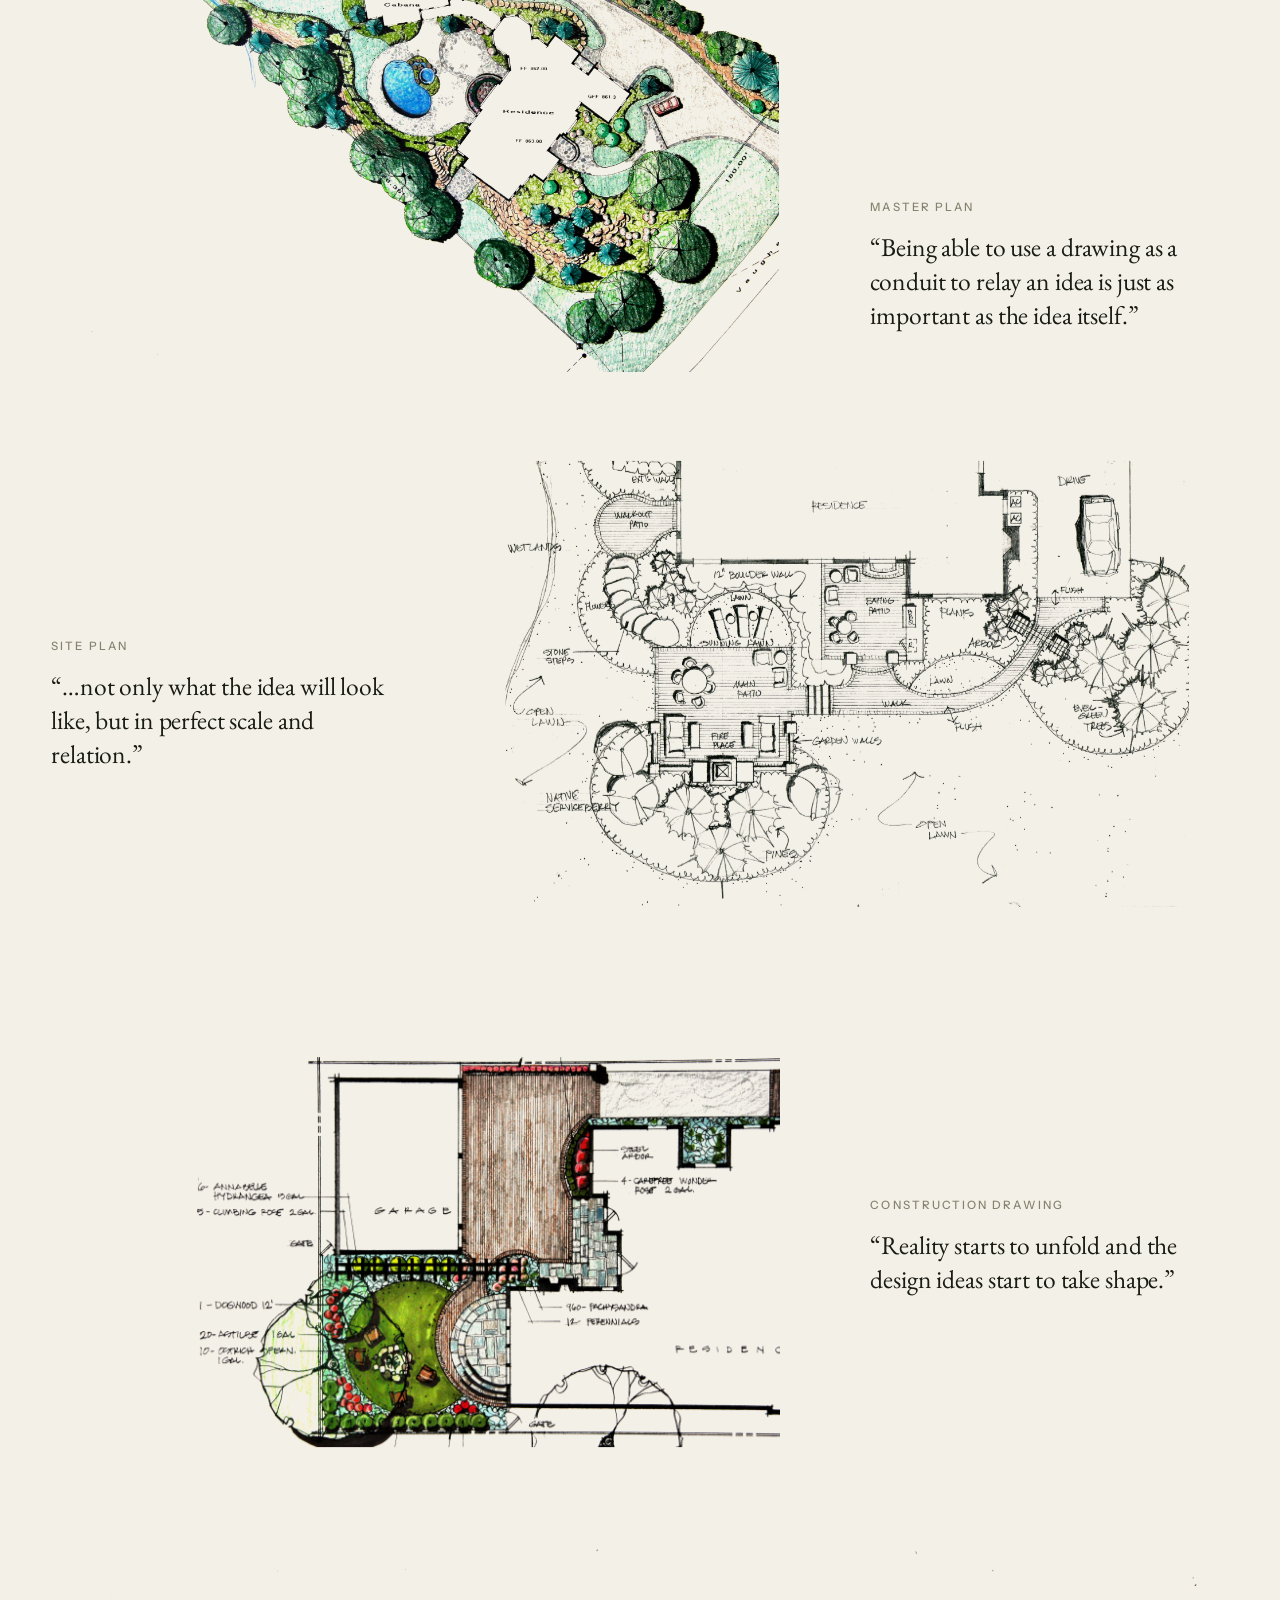
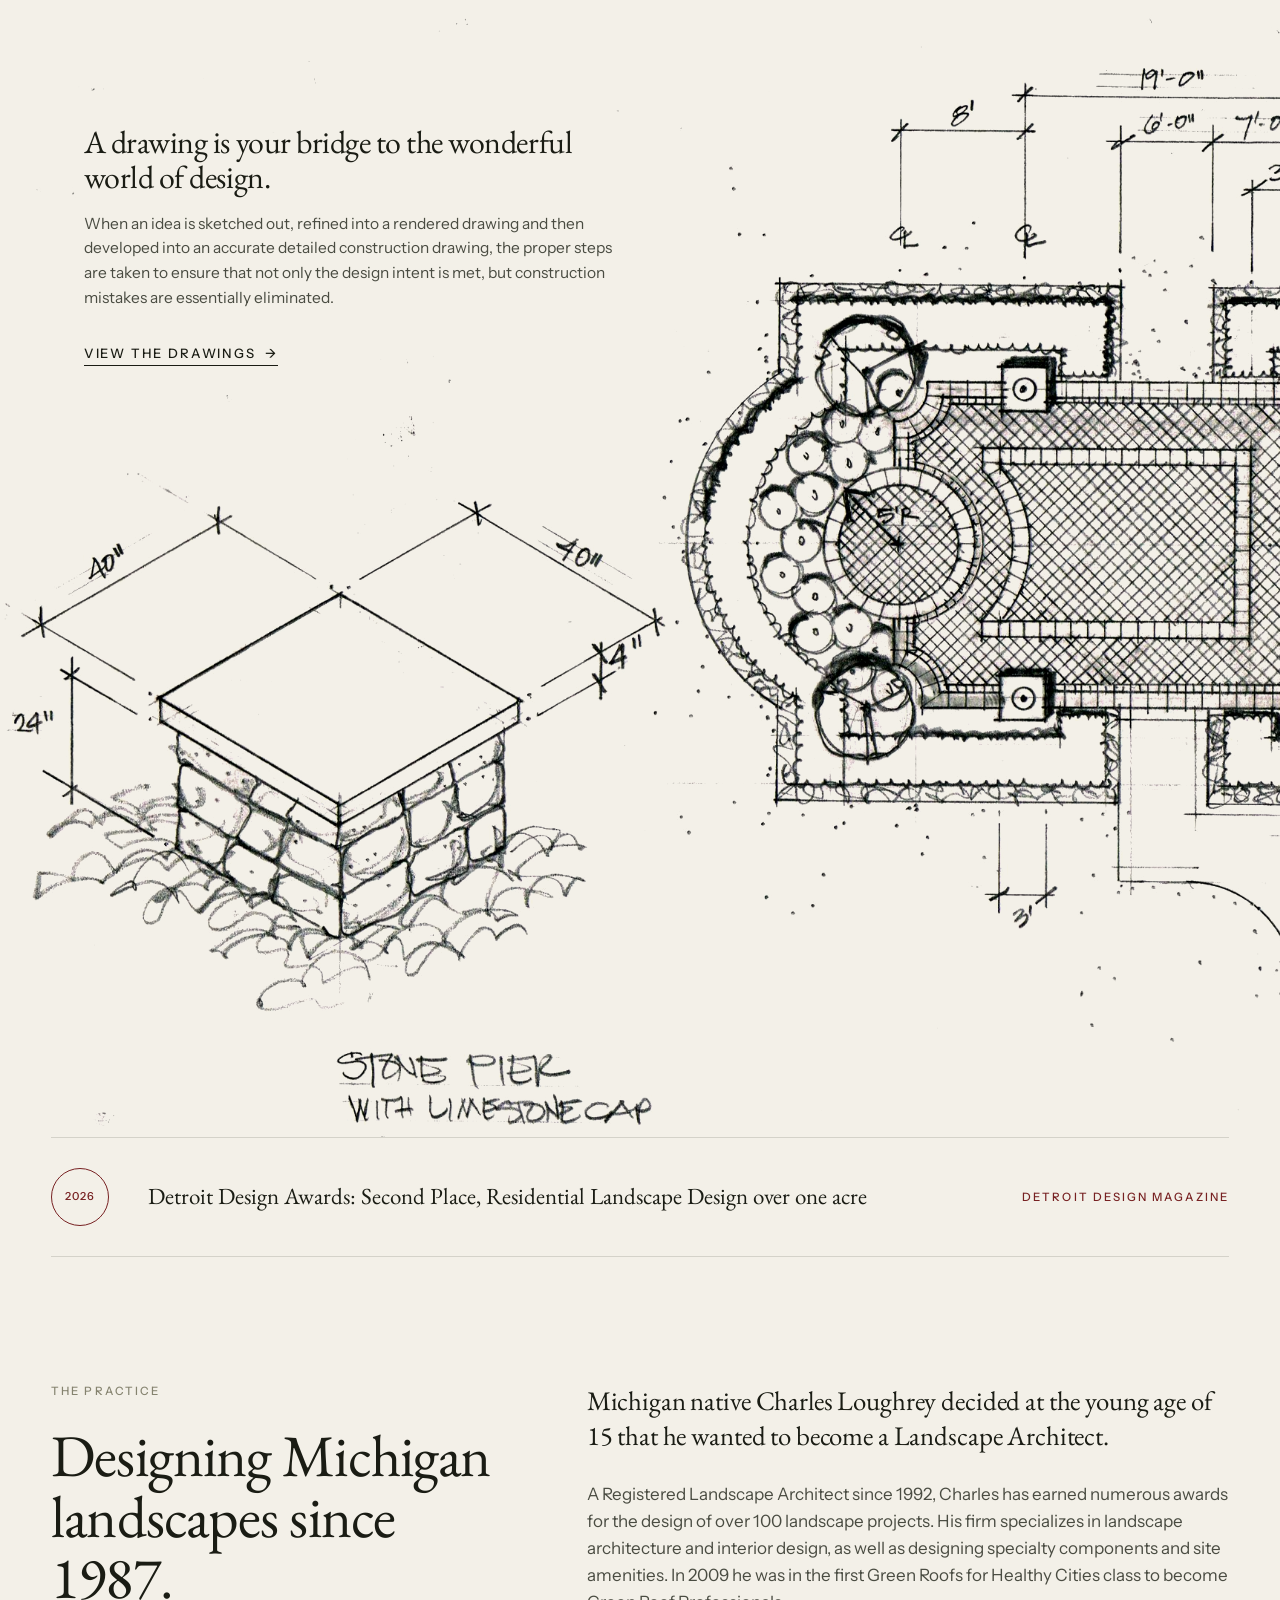
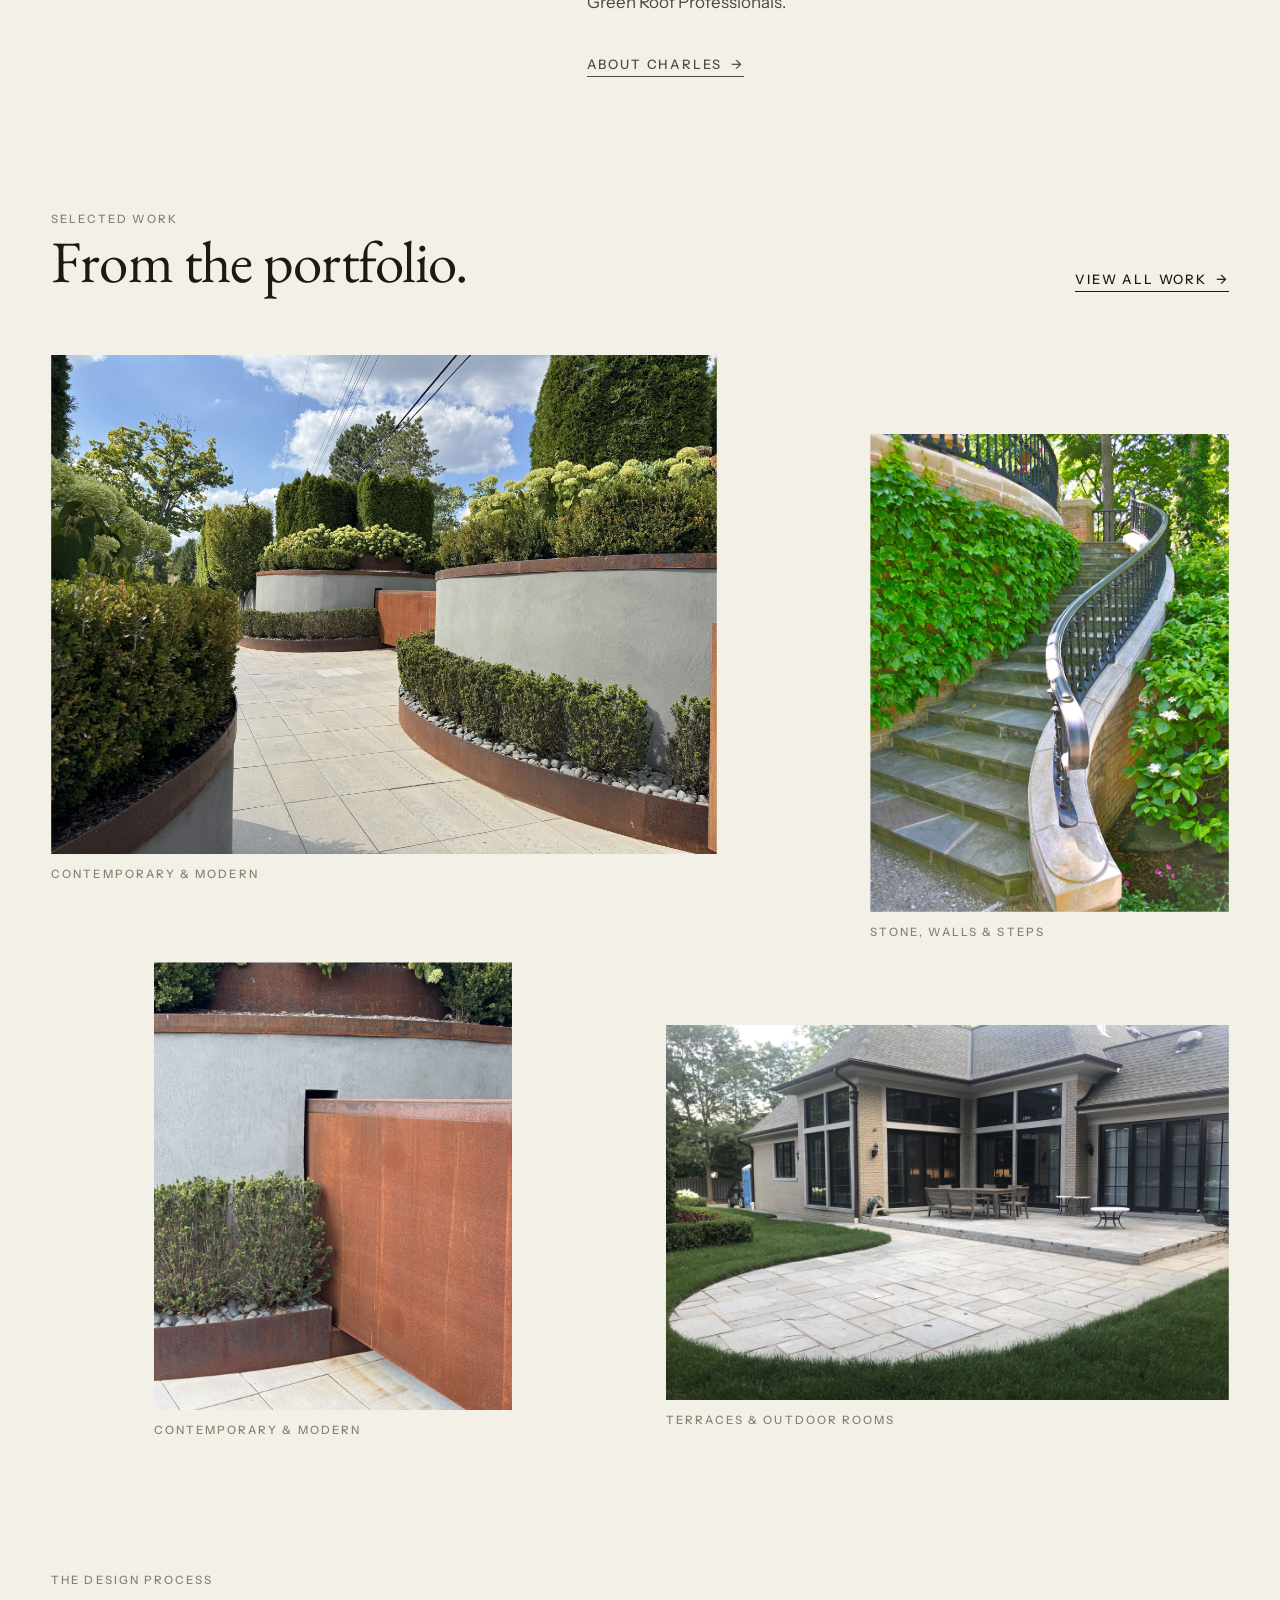
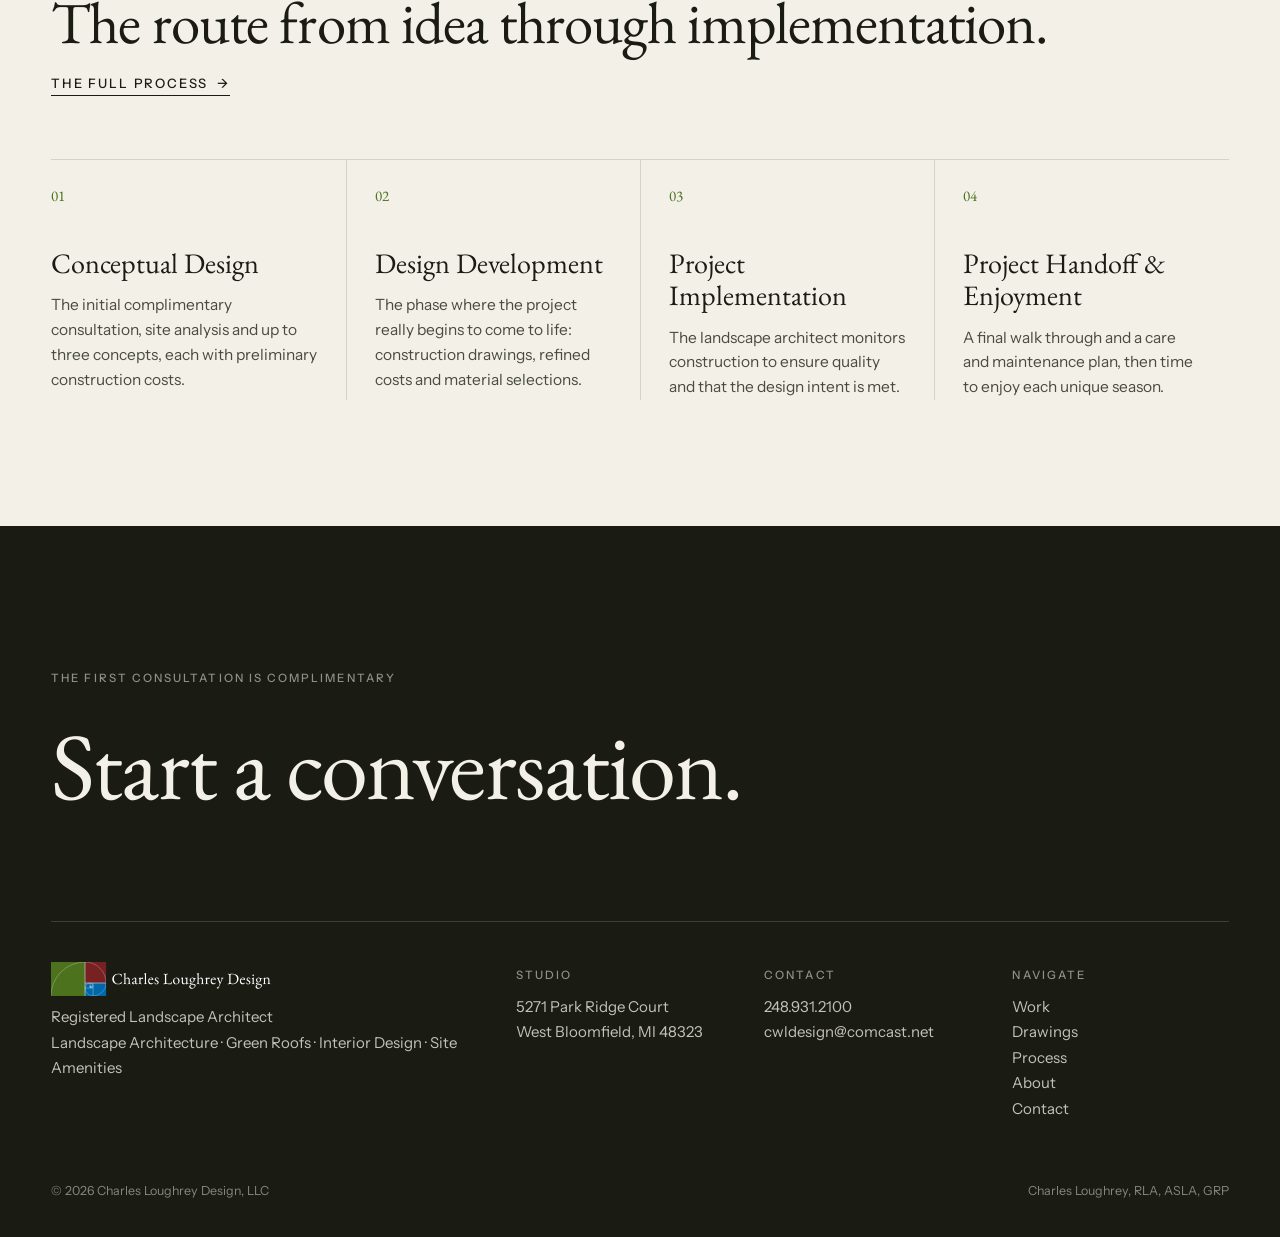
==== commit b1303d20: "V2 hero (A Life in Design, centered logo, corner CTA); pre-client audit fixes; 404, share image, tou" ====
--- a/index.html
+++ b/index.html
@@ -9,18 +9,22 @@
 <meta property="og:title" content="Charles Loughrey Design | Landscape Architect | West Bloomfield, Michigan">
 <meta property="og:description" content="Charles Loughrey Design: award-winning residential landscape architecture by Charles Loughrey, RLA, ASLA, GRP, in West Bloomfield, Michigan.">
 <meta property="og:type" content="website">
-<meta property="og:image" content="assets/hero/akey-1280.jpg">
+<meta property="og:image" content="https://landon358.github.io/charlesloughrey/assets/og-image.jpg">
+<meta property="og:url" content="https://landon358.github.io/charlesloughrey/">
+<meta name="twitter:card" content="summary_large_image">
+<link rel="apple-touch-icon" href="assets/apple-touch-icon.png">
 <link rel="icon" href="assets/logo/cld-mark.svg" type="image/svg+xml">
 <link rel="preconnect" href="https://fonts.googleapis.com">
 <link rel="preconnect" href="https://fonts.gstatic.com" crossorigin>
 <link href="https://fonts.googleapis.com/css2?family=EB+Garamond:ital,wght@0,400;0,500;1,400&family=Instrument+Sans:wght@400;500;600&display=swap" rel="stylesheet">
-<link rel="stylesheet" href="assets/css/site.css?v=2e91af07">
+<link rel="stylesheet" href="assets/css/site.css?v=a7607529">
 <script type="application/ld+json">{"@context": "https://schema.org", "@type": "ProfessionalService", "name": "Charles Loughrey Design, LLC", "description": "Registered Landscape Architect in West Bloomfield, Michigan.", "url": "https://charlesloughreydesign.com/", "telephone": "248.931.2100", "email": "cwldesign@comcast.net", "logo": "https://charlesloughreydesign.com/assets/logo/cld-logo.svg", "address": {"@type": "PostalAddress", "streetAddress": "5271 Park Ridge Court", "addressLocality": "West Bloomfield", "addressRegion": "MI", "postalCode": "48323", "addressCountry": "US"}, "founder": {"@type": "Person", "name": "Charles W. Loughrey", "jobTitle": "Registered Landscape Architect"}, "areaServed": "Oakland County, Michigan"}</script>
 </head>
 <body>
 <a class="skip" href="#main">Skip to content</a>
 <header class="site-header is-over-dark">
   <div class="wrap">
+    <a class="hero-cta header-cta" href="contact.html"><span>book a consultation</span></a>
     <a class="brand" href="index.html" aria-label="Charles Loughrey Design, home">
       <img class="on-light" src="assets/logo/cld-logo-horizontal.svg" alt="Charles Loughrey Design" width="326" height="52">
       <img class="on-dark" src="assets/logo/cld-logo-horizontal-white.svg" alt="" width="326" height="52">
@@ -36,11 +40,11 @@
 <main id="main">
 
 <section class="hero hero-fib" aria-label="Selected projects">
-  <div class="fib" data-photos='[{&quot;t&quot;: &quot;assets/thumbs/akey.jpg&quot;, &quot;m&quot;: &quot;assets/hero/akey-1280.jpg&quot;, &quot;l&quot;: &quot;assets/hero/akey-2400.jpg&quot;, &quot;f&quot;: &quot;assets/hero/akey-flash.jpg&quot;, &quot;s&quot;: &quot;akey&quot;, &quot;a&quot;: &quot;Contemporary &amp; Modern&quot;}, {&quot;t&quot;: &quot;assets/thumbs/cld-3.jpg&quot;, &quot;m&quot;: &quot;assets/hero/cld-3-1280.jpg&quot;, &quot;l&quot;: &quot;assets/hero/cld-3-2400.jpg&quot;, &quot;f&quot;: &quot;assets/hero/cld-3-flash.jpg&quot;, &quot;s&quot;: &quot;cld-3&quot;, &quot;a&quot;: &quot;Contemporary &amp; Modern&quot;}, {&quot;t&quot;: &quot;assets/thumbs/img-6326.jpg&quot;, &quot;m&quot;: &quot;assets/hero/img-6326-1280.jpg&quot;, &quot;l&quot;: &quot;assets/hero/img-6326-2400.jpg&quot;, &quot;f&quot;: &quot;assets/hero/img-6326-flash.jpg&quot;, &quot;s&quot;: &quot;img-6326&quot;, &quot;a&quot;: &quot;Contemporary &amp; Modern&quot;}, {&quot;t&quot;: &quot;assets/thumbs/img-6330.jpg&quot;, &quot;m&quot;: &quot;assets/hero/img-6330-1280.jpg&quot;, &quot;l&quot;: &quot;assets/hero/img-6330-2400.jpg&quot;, &quot;f&quot;: &quot;assets/hero/img-6330-flash.jpg&quot;, &quot;s&quot;: &quot;img-6330&quot;, &quot;a&quot;: &quot;Contemporary &amp; Modern&quot;}, {&quot;t&quot;: &quot;assets/thumbs/img-6385-2.jpg&quot;, &quot;m&quot;: &quot;assets/hero/img-6385-2-1280.jpg&quot;, &quot;l&quot;: &quot;assets/hero/img-6385-2-2400.jpg&quot;, &quot;f&quot;: &quot;assets/hero/img-6385-2-flash.jpg&quot;, &quot;s&quot;: &quot;img-6385-2&quot;, &quot;a&quot;: &quot;Contemporary &amp; Modern&quot;}, {&quot;t&quot;: &quot;assets/thumbs/img-6387.jpg&quot;, &quot;m&quot;: &quot;assets/hero/img-6387-1280.jpg&quot;, &quot;l&quot;: &quot;assets/hero/img-6387-2400.jpg&quot;, &quot;f&quot;: &quot;assets/hero/img-6387-flash.jpg&quot;, &quot;s&quot;: &quot;img-6387&quot;, &quot;a&quot;: &quot;Contemporary &amp; Modern&quot;}, {&quot;t&quot;: &quot;assets/thumbs/cld-12.jpg&quot;, &quot;m&quot;: &quot;assets/hero/cld-12-1280.jpg&quot;, &quot;l&quot;: &quot;assets/hero/cld-12-2400.jpg&quot;, &quot;f&quot;: &quot;assets/hero/cld-12-flash.jpg&quot;, &quot;s&quot;: &quot;cld-12&quot;, &quot;a&quot;: &quot;Estate Frontages &amp; Entries&quot;}, {&quot;t&quot;: &quot;assets/thumbs/cld-28.jpg&quot;, &quot;m&quot;: &quot;assets/hero/cld-28-1280.jpg&quot;, &quot;l&quot;: &quot;assets/hero/cld-28-2400.jpg&quot;, &quot;f&quot;: &quot;assets/hero/cld-28-flash.jpg&quot;, &quot;s&quot;: &quot;cld-28&quot;, &quot;a&quot;: &quot;Estate Frontages &amp; Entries&quot;}, {&quot;t&quot;: &quot;assets/thumbs/cld-29.jpg&quot;, &quot;m&quot;: &quot;assets/hero/cld-29-1280.jpg&quot;, &quot;l&quot;: &quot;assets/hero/cld-29-2400.jpg&quot;, &quot;f&quot;: &quot;assets/hero/cld-29-flash.jpg&quot;, &quot;s&quot;: &quot;cld-29&quot;, &quot;a&quot;: &quot;Estate Frontages &amp; Entries&quot;}, {&quot;t&quot;: &quot;assets/thumbs/cld-34.jpg&quot;, &quot;m&quot;: &quot;assets/hero/cld-34-1280.jpg&quot;, &quot;l&quot;: &quot;assets/hero/cld-34-2400.jpg&quot;, &quot;f&quot;: &quot;assets/hero/cld-34-flash.jpg&quot;, &quot;s&quot;: &quot;cld-34&quot;, &quot;a&quot;: &quot;Estate Frontages &amp; Entries&quot;}, {&quot;t&quot;: &quot;assets/thumbs/cld-30.jpg&quot;, &quot;m&quot;: &quot;assets/hero/cld-30-1280.jpg&quot;, &quot;l&quot;: &quot;assets/hero/cld-30-2400.jpg&quot;, &quot;f&quot;: &quot;assets/hero/cld-30-flash.jpg&quot;, &quot;s&quot;: &quot;cld-30&quot;, &quot;a&quot;: &quot;Estate Frontages &amp; Entries&quot;}, {&quot;t&quot;: &quot;assets/thumbs/cld-8.jpg&quot;, &quot;m&quot;: &quot;assets/hero/cld-8-1280.jpg&quot;, &quot;l&quot;: &quot;assets/hero/cld-8-2400.jpg&quot;, &quot;f&quot;: &quot;assets/hero/cld-8-flash.jpg&quot;, &quot;s&quot;: &quot;cld-8&quot;, &quot;a&quot;: &quot;Estate Frontages &amp; Entries&quot;}, {&quot;t&quot;: &quot;assets/thumbs/canon-offload-9-10-2010-181.jpg&quot;, &quot;m&quot;: &quot;assets/hero/canon-offload-9-10-2010-181-1280.jpg&quot;, &quot;l&quot;: &quot;assets/hero/canon-offload-9-10-2010-181-2400.jpg&quot;, &quot;f&quot;: &quot;assets/hero/canon-offload-9-10-2010-181-flash.jpg&quot;, &quot;s&quot;: &quot;canon-offload-9-10-2010-181&quot;, &quot;a&quot;: &quot;Estate Frontages &amp; Entries&quot;}, {&quot;t&quot;: &quot;assets/thumbs/canon-offload-9-10-2010-187.jpg&quot;, &quot;m&quot;: &quot;assets/hero/canon-offload-9-10-2010-187-1280.jpg&quot;, &quot;l&quot;: &quot;assets/hero/canon-offload-9-10-2010-187-2400.jpg&quot;, &quot;f&quot;: &quot;assets/hero/canon-offload-9-10-2010-187-flash.jpg&quot;, &quot;s&quot;: &quot;canon-offload-9-10-2010-187&quot;, &quot;a&quot;: &quot;Estate Frontages &amp; Entries&quot;}, {&quot;t&quot;: &quot;assets/thumbs/canon-offload-9-10-2010-182.jpg&quot;, &quot;m&quot;: &quot;assets/hero/canon-offload-9-10-2010-182-1280.jpg&quot;, &quot;l&quot;: &quot;assets/hero/canon-offload-9-10-2010-182-2400.jpg&quot;, &quot;f&quot;: &quot;assets/hero/canon-offload-9-10-2010-182-flash.jpg&quot;, &quot;s&quot;: &quot;canon-offload-9-10-2010-182&quot;, &quot;a&quot;: &quot;Estate Frontages &amp; Entries&quot;}, {&quot;t&quot;: &quot;assets/thumbs/img-9479.jpg&quot;, &quot;m&quot;: &quot;assets/hero/img-9479-1280.jpg&quot;, &quot;l&quot;: &quot;assets/hero/img-9479-2400.jpg&quot;, &quot;f&quot;: &quot;assets/hero/img-9479-flash.jpg&quot;, &quot;s&quot;: &quot;img-9479&quot;, &quot;a&quot;: &quot;Estate Frontages &amp; Entries&quot;}, {&quot;t&quot;: &quot;assets/thumbs/cld-17.jpg&quot;, &quot;m&quot;: &quot;assets/hero/cld-17-1280.jpg&quot;, &quot;l&quot;: &quot;assets/hero/cld-17-2400.jpg&quot;, &quot;f&quot;: &quot;assets/hero/cld-17-flash.jpg&quot;, &quot;s&quot;: &quot;cld-17&quot;, &quot;a&quot;: &quot;Entry Drives &amp; Motor Courts&quot;}, {&quot;t&quot;: &quot;assets/thumbs/img-1457.jpg&quot;, &quot;m&quot;: &quot;assets/hero/img-1457-1280.jpg&quot;, &quot;l&quot;: &quot;assets/hero/img-1457-2400.jpg&quot;, &quot;f&quot;: &quot;assets/hero/img-1457-flash.jpg&quot;, &quot;s&quot;: &quot;img-1457&quot;, &quot;a&quot;: &quot;Entry Drives &amp; Motor Courts&quot;}, {&quot;t&quot;: &quot;assets/thumbs/cld-13.jpg&quot;, &quot;m&quot;: &quot;assets/hero/cld-13-1280.jpg&quot;, &quot;l&quot;: &quot;assets/hero/cld-13-2400.jpg&quot;, &quot;f&quot;: &quot;assets/hero/cld-13-flash.jpg&quot;, &quot;s&quot;: &quot;cld-13&quot;, &quot;a&quot;: &quot;Terraces &amp; Outdoor Rooms&quot;}, {&quot;t&quot;: &quot;assets/thumbs/cld-10.jpg&quot;, &quot;m&quot;: &quot;assets/hero/cld-10-1280.jpg&quot;, &quot;l&quot;: &quot;assets/hero/cld-10-2400.jpg&quot;, &quot;f&quot;: &quot;assets/hero/cld-10-flash.jpg&quot;, &quot;s&quot;: &quot;cld-10&quot;, &quot;a&quot;: &quot;Terraces &amp; Outdoor Rooms&quot;}, {&quot;t&quot;: &quot;assets/thumbs/cld-9.jpg&quot;, &quot;m&quot;: &quot;assets/hero/cld-9-1280.jpg&quot;, &quot;l&quot;: &quot;assets/hero/cld-9-2400.jpg&quot;, &quot;f&quot;: &quot;assets/hero/cld-9-flash.jpg&quot;, &quot;s&quot;: &quot;cld-9&quot;, &quot;a&quot;: &quot;Terraces &amp; Outdoor Rooms&quot;}, {&quot;t&quot;: &quot;assets/thumbs/img-4889.jpg&quot;, &quot;m&quot;: &quot;assets/hero/img-4889-1280.jpg&quot;, &quot;l&quot;: &quot;assets/hero/img-4889-2400.jpg&quot;, &quot;f&quot;: &quot;assets/hero/img-4889-flash.jpg&quot;, &quot;s&quot;: &quot;img-4889&quot;, &quot;a&quot;: &quot;Terraces &amp; Outdoor Rooms&quot;}, {&quot;t&quot;: &quot;assets/thumbs/cld-45.jpg&quot;, &quot;m&quot;: &quot;assets/hero/cld-45-1280.jpg&quot;, &quot;l&quot;: &quot;assets/hero/cld-45-2400.jpg&quot;, &quot;f&quot;: &quot;assets/hero/cld-45-flash.jpg&quot;, &quot;s&quot;: &quot;cld-45&quot;, &quot;a&quot;: &quot;Pools &amp; Waterfront&quot;}, {&quot;t&quot;: &quot;assets/thumbs/denomme-11.jpg&quot;, &quot;m&quot;: &quot;assets/hero/denomme-11-1280.jpg&quot;, &quot;l&quot;: &quot;assets/hero/denomme-11-2400.jpg&quot;, &quot;f&quot;: &quot;assets/hero/denomme-11-flash.jpg&quot;, &quot;s&quot;: &quot;denomme-11&quot;, &quot;a&quot;: &quot;Pools &amp; Waterfront&quot;}, {&quot;t&quot;: &quot;assets/thumbs/cld-11.jpg&quot;, &quot;m&quot;: &quot;assets/hero/cld-11-1280.jpg&quot;, &quot;l&quot;: &quot;assets/hero/cld-11-2400.jpg&quot;, &quot;f&quot;: &quot;assets/hero/cld-11-flash.jpg&quot;, &quot;s&quot;: &quot;cld-11&quot;, &quot;a&quot;: &quot;Pools &amp; Waterfront&quot;}, {&quot;t&quot;: &quot;assets/thumbs/cld-23.jpg&quot;, &quot;m&quot;: &quot;assets/hero/cld-23-1280.jpg&quot;, &quot;l&quot;: &quot;assets/hero/cld-23-2400.jpg&quot;, &quot;f&quot;: &quot;assets/hero/cld-23-flash.jpg&quot;, &quot;s&quot;: &quot;cld-23&quot;, &quot;a&quot;: &quot;Pools &amp; Waterfront&quot;}, {&quot;t&quot;: &quot;assets/thumbs/ccf09032012-00005.jpg&quot;, &quot;m&quot;: &quot;assets/hero/ccf09032012-00005-1280.jpg&quot;, &quot;l&quot;: &quot;assets/hero/ccf09032012-00005-2400.jpg&quot;, &quot;f&quot;: &quot;assets/hero/ccf09032012-00005-flash.jpg&quot;, &quot;s&quot;: &quot;ccf09032012-00005&quot;, &quot;a&quot;: &quot;Evening &amp; Lighting&quot;}, {&quot;t&quot;: &quot;assets/thumbs/ccf09032012-00008.jpg&quot;, &quot;m&quot;: &quot;assets/hero/ccf09032012-00008-1280.jpg&quot;, &quot;l&quot;: &quot;assets/hero/ccf09032012-00008-2400.jpg&quot;, &quot;f&quot;: &quot;assets/hero/ccf09032012-00008-flash.jpg&quot;, &quot;s&quot;: &quot;ccf09032012-00008&quot;, &quot;a&quot;: &quot;Evening &amp; Lighting&quot;}, {&quot;t&quot;: &quot;assets/thumbs/ccf09032012-00006.jpg&quot;, &quot;m&quot;: &quot;assets/hero/ccf09032012-00006-1280.jpg&quot;, &quot;l&quot;: &quot;assets/hero/ccf09032012-00006-2400.jpg&quot;, &quot;f&quot;: &quot;assets/hero/ccf09032012-00006-flash.jpg&quot;, &quot;s&quot;: &quot;ccf09032012-00006&quot;, &quot;a&quot;: &quot;Evening &amp; Lighting&quot;}, {&quot;t&quot;: &quot;assets/thumbs/cld-27.jpg&quot;, &quot;m&quot;: &quot;assets/hero/cld-27-1280.jpg&quot;, &quot;l&quot;: &quot;assets/hero/cld-27-2400.jpg&quot;, &quot;f&quot;: &quot;assets/hero/cld-27-flash.jpg&quot;, &quot;s&quot;: &quot;cld-27&quot;, &quot;a&quot;: &quot;Stone, Walls &amp; Steps&quot;}, {&quot;t&quot;: &quot;assets/thumbs/img-0748.jpg&quot;, &quot;m&quot;: &quot;assets/hero/img-0748-1280.jpg&quot;, &quot;l&quot;: &quot;assets/hero/img-0748-2400.jpg&quot;, &quot;f&quot;: &quot;assets/hero/img-0748-flash.jpg&quot;, &quot;s&quot;: &quot;img-0748&quot;, &quot;a&quot;: &quot;Stone, Walls &amp; Steps&quot;}, {&quot;t&quot;: &quot;assets/thumbs/devine-6.jpg&quot;, &quot;m&quot;: &quot;assets/hero/devine-6-1280.jpg&quot;, &quot;l&quot;: &quot;assets/hero/devine-6-2400.jpg&quot;, &quot;f&quot;: &quot;assets/hero/devine-6-flash.jpg&quot;, &quot;s&quot;: &quot;devine-6&quot;, &quot;a&quot;: &quot;Stone, Walls &amp; Steps&quot;}, {&quot;t&quot;: &quot;assets/thumbs/img-9494.jpg&quot;, &quot;m&quot;: &quot;assets/hero/img-9494-1280.jpg&quot;, &quot;l&quot;: &quot;assets/hero/img-9494-2400.jpg&quot;, &quot;f&quot;: &quot;assets/hero/img-9494-flash.jpg&quot;, &quot;s&quot;: &quot;img-9494&quot;, &quot;a&quot;: &quot;Plantings &amp; Seasons&quot;}]' data-settle="ccf09032012-00005 cld-29 cld-17 cld-27 img-1457 cld-34 cld-13 img-9494"></div>
+  <div class="fib" data-photos='[{&quot;t&quot;: &quot;assets/thumbs/akey.jpg&quot;, &quot;m&quot;: &quot;assets/hero/akey-1280.jpg&quot;, &quot;l&quot;: &quot;assets/hero/akey-2400.jpg&quot;, &quot;f&quot;: &quot;assets/hero/akey-flash.jpg&quot;, &quot;s&quot;: &quot;akey&quot;, &quot;a&quot;: &quot;Contemporary &amp; Modern&quot;}, {&quot;t&quot;: &quot;assets/thumbs/cld-3.jpg&quot;, &quot;m&quot;: &quot;assets/hero/cld-3-1280.jpg&quot;, &quot;l&quot;: &quot;assets/hero/cld-3-2400.jpg&quot;, &quot;f&quot;: &quot;assets/hero/cld-3-flash.jpg&quot;, &quot;s&quot;: &quot;cld-3&quot;, &quot;a&quot;: &quot;Contemporary &amp; Modern&quot;}, {&quot;t&quot;: &quot;assets/thumbs/img-6326.jpg&quot;, &quot;m&quot;: &quot;assets/hero/img-6326-1280.jpg&quot;, &quot;l&quot;: &quot;assets/hero/img-6326-2400.jpg&quot;, &quot;f&quot;: &quot;assets/hero/img-6326-flash.jpg&quot;, &quot;s&quot;: &quot;img-6326&quot;, &quot;a&quot;: &quot;Contemporary &amp; Modern&quot;}, {&quot;t&quot;: &quot;assets/thumbs/img-6330.jpg&quot;, &quot;m&quot;: &quot;assets/hero/img-6330-1280.jpg&quot;, &quot;l&quot;: &quot;assets/hero/img-6330-2400.jpg&quot;, &quot;f&quot;: &quot;assets/hero/img-6330-flash.jpg&quot;, &quot;s&quot;: &quot;img-6330&quot;, &quot;a&quot;: &quot;Contemporary &amp; Modern&quot;}, {&quot;t&quot;: &quot;assets/thumbs/img-6385-2.jpg&quot;, &quot;m&quot;: &quot;assets/hero/img-6385-2-1280.jpg&quot;, &quot;l&quot;: &quot;assets/hero/img-6385-2-2400.jpg&quot;, &quot;f&quot;: &quot;assets/hero/img-6385-2-flash.jpg&quot;, &quot;s&quot;: &quot;img-6385-2&quot;, &quot;a&quot;: &quot;Contemporary &amp; Modern&quot;}, {&quot;t&quot;: &quot;assets/thumbs/img-6387.jpg&quot;, &quot;m&quot;: &quot;assets/hero/img-6387-1280.jpg&quot;, &quot;l&quot;: &quot;assets/hero/img-6387-2400.jpg&quot;, &quot;f&quot;: &quot;assets/hero/img-6387-flash.jpg&quot;, &quot;s&quot;: &quot;img-6387&quot;, &quot;a&quot;: &quot;Contemporary &amp; Modern&quot;}, {&quot;t&quot;: &quot;assets/thumbs/cld-12.jpg&quot;, &quot;m&quot;: &quot;assets/hero/cld-12-1280.jpg&quot;, &quot;l&quot;: &quot;assets/hero/cld-12-2400.jpg&quot;, &quot;f&quot;: &quot;assets/hero/cld-12-flash.jpg&quot;, &quot;s&quot;: &quot;cld-12&quot;, &quot;a&quot;: &quot;Estate Frontages &amp; Entries&quot;}, {&quot;t&quot;: &quot;assets/thumbs/cld-28.jpg&quot;, &quot;m&quot;: &quot;assets/hero/cld-28-1280.jpg&quot;, &quot;l&quot;: &quot;assets/hero/cld-28-2400.jpg&quot;, &quot;f&quot;: &quot;assets/hero/cld-28-flash.jpg&quot;, &quot;s&quot;: &quot;cld-28&quot;, &quot;a&quot;: &quot;Estate Frontages &amp; Entries&quot;}, {&quot;t&quot;: &quot;assets/thumbs/cld-29.jpg&quot;, &quot;m&quot;: &quot;assets/hero/cld-29-1280.jpg&quot;, &quot;l&quot;: &quot;assets/hero/cld-29-2400.jpg&quot;, &quot;f&quot;: &quot;assets/hero/cld-29-flash.jpg&quot;, &quot;s&quot;: &quot;cld-29&quot;, &quot;a&quot;: &quot;Estate Frontages &amp; Entries&quot;}, {&quot;t&quot;: &quot;assets/thumbs/cld-34.jpg&quot;, &quot;m&quot;: &quot;assets/hero/cld-34-1280.jpg&quot;, &quot;l&quot;: &quot;assets/hero/cld-34-2400.jpg&quot;, &quot;f&quot;: &quot;assets/hero/cld-34-flash.jpg&quot;, &quot;s&quot;: &quot;cld-34&quot;, &quot;a&quot;: &quot;Estate Frontages &amp; Entries&quot;}, {&quot;t&quot;: &quot;assets/thumbs/cld-30.jpg&quot;, &quot;m&quot;: &quot;assets/hero/cld-30-1280.jpg&quot;, &quot;l&quot;: &quot;assets/hero/cld-30-2400.jpg&quot;, &quot;f&quot;: &quot;assets/hero/cld-30-flash.jpg&quot;, &quot;s&quot;: &quot;cld-30&quot;, &quot;a&quot;: &quot;Estate Frontages &amp; Entries&quot;}, {&quot;t&quot;: &quot;assets/thumbs/cld-8.jpg&quot;, &quot;m&quot;: &quot;assets/hero/cld-8-1280.jpg&quot;, &quot;l&quot;: &quot;assets/hero/cld-8-2400.jpg&quot;, &quot;f&quot;: &quot;assets/hero/cld-8-flash.jpg&quot;, &quot;s&quot;: &quot;cld-8&quot;, &quot;a&quot;: &quot;Estate Frontages &amp; Entries&quot;}, {&quot;t&quot;: &quot;assets/thumbs/canon-offload-9-10-2010-181.jpg&quot;, &quot;m&quot;: &quot;assets/hero/canon-offload-9-10-2010-181-1280.jpg&quot;, &quot;l&quot;: &quot;assets/hero/canon-offload-9-10-2010-181-2400.jpg&quot;, &quot;f&quot;: &quot;assets/hero/canon-offload-9-10-2010-181-flash.jpg&quot;, &quot;s&quot;: &quot;canon-offload-9-10-2010-181&quot;, &quot;a&quot;: &quot;Estate Frontages &amp; Entries&quot;}, {&quot;t&quot;: &quot;assets/thumbs/canon-offload-9-10-2010-187.jpg&quot;, &quot;m&quot;: &quot;assets/hero/canon-offload-9-10-2010-187-1280.jpg&quot;, &quot;l&quot;: &quot;assets/hero/canon-offload-9-10-2010-187-2400.jpg&quot;, &quot;f&quot;: &quot;assets/hero/canon-offload-9-10-2010-187-flash.jpg&quot;, &quot;s&quot;: &quot;canon-offload-9-10-2010-187&quot;, &quot;a&quot;: &quot;Estate Frontages &amp; Entries&quot;}, {&quot;t&quot;: &quot;assets/thumbs/canon-offload-9-10-2010-182.jpg&quot;, &quot;m&quot;: &quot;assets/hero/canon-offload-9-10-2010-182-1280.jpg&quot;, &quot;l&quot;: &quot;assets/hero/canon-offload-9-10-2010-182-2400.jpg&quot;, &quot;f&quot;: &quot;assets/hero/canon-offload-9-10-2010-182-flash.jpg&quot;, &quot;s&quot;: &quot;canon-offload-9-10-2010-182&quot;, &quot;a&quot;: &quot;Estate Frontages &amp; Entries&quot;}, {&quot;t&quot;: &quot;assets/thumbs/img-9479.jpg&quot;, &quot;m&quot;: &quot;assets/hero/img-9479-1280.jpg&quot;, &quot;l&quot;: &quot;assets/hero/img-9479-2400.jpg&quot;, &quot;f&quot;: &quot;assets/hero/img-9479-flash.jpg&quot;, &quot;s&quot;: &quot;img-9479&quot;, &quot;a&quot;: &quot;Estate Frontages &amp; Entries&quot;}, {&quot;t&quot;: &quot;assets/thumbs/cld-17.jpg&quot;, &quot;m&quot;: &quot;assets/hero/cld-17-1280.jpg&quot;, &quot;l&quot;: &quot;assets/hero/cld-17-2400.jpg&quot;, &quot;f&quot;: &quot;assets/hero/cld-17-flash.jpg&quot;, &quot;s&quot;: &quot;cld-17&quot;, &quot;a&quot;: &quot;Entry Drives &amp; Motor Courts&quot;}, {&quot;t&quot;: &quot;assets/thumbs/img-1457.jpg&quot;, &quot;m&quot;: &quot;assets/hero/img-1457-1280.jpg&quot;, &quot;l&quot;: &quot;assets/hero/img-1457-2400.jpg&quot;, &quot;f&quot;: &quot;assets/hero/img-1457-flash.jpg&quot;, &quot;s&quot;: &quot;img-1457&quot;, &quot;a&quot;: &quot;Entry Drives &amp; Motor Courts&quot;}, {&quot;t&quot;: &quot;assets/thumbs/cld-13.jpg&quot;, &quot;m&quot;: &quot;assets/hero/cld-13-1280.jpg&quot;, &quot;l&quot;: &quot;assets/hero/cld-13-2400.jpg&quot;, &quot;f&quot;: &quot;assets/hero/cld-13-flash.jpg&quot;, &quot;s&quot;: &quot;cld-13&quot;, &quot;a&quot;: &quot;Terraces &amp; Outdoor Rooms&quot;}, {&quot;t&quot;: &quot;assets/thumbs/cld-10.jpg&quot;, &quot;m&quot;: &quot;assets/hero/cld-10-1280.jpg&quot;, &quot;l&quot;: &quot;assets/hero/cld-10-2400.jpg&quot;, &quot;f&quot;: &quot;assets/hero/cld-10-flash.jpg&quot;, &quot;s&quot;: &quot;cld-10&quot;, &quot;a&quot;: &quot;Terraces &amp; Outdoor Rooms&quot;}, {&quot;t&quot;: &quot;assets/thumbs/cld-9.jpg&quot;, &quot;m&quot;: &quot;assets/hero/cld-9-1280.jpg&quot;, &quot;l&quot;: &quot;assets/hero/cld-9-2400.jpg&quot;, &quot;f&quot;: &quot;assets/hero/cld-9-flash.jpg&quot;, &quot;s&quot;: &quot;cld-9&quot;, &quot;a&quot;: &quot;Terraces &amp; Outdoor Rooms&quot;}, {&quot;t&quot;: &quot;assets/thumbs/img-4889.jpg&quot;, &quot;m&quot;: &quot;assets/hero/img-4889-1280.jpg&quot;, &quot;l&quot;: &quot;assets/hero/img-4889-2400.jpg&quot;, &quot;f&quot;: &quot;assets/hero/img-4889-flash.jpg&quot;, &quot;s&quot;: &quot;img-4889&quot;, &quot;a&quot;: &quot;Terraces &amp; Outdoor Rooms&quot;}, {&quot;t&quot;: &quot;assets/thumbs/cld-45.jpg&quot;, &quot;m&quot;: &quot;assets/hero/cld-45-1280.jpg&quot;, &quot;l&quot;: &quot;assets/hero/cld-45-2400.jpg&quot;, &quot;f&quot;: &quot;assets/hero/cld-45-flash.jpg&quot;, &quot;s&quot;: &quot;cld-45&quot;, &quot;a&quot;: &quot;Pools &amp; Waterfront&quot;}, {&quot;t&quot;: &quot;assets/thumbs/denomme-11.jpg&quot;, &quot;m&quot;: &quot;assets/hero/denomme-11-1280.jpg&quot;, &quot;l&quot;: &quot;assets/hero/denomme-11-2400.jpg&quot;, &quot;f&quot;: &quot;assets/hero/denomme-11-flash.jpg&quot;, &quot;s&quot;: &quot;denomme-11&quot;, &quot;a&quot;: &quot;Pools &amp; Waterfront&quot;}, {&quot;t&quot;: &quot;assets/thumbs/cld-11.jpg&quot;, &quot;m&quot;: &quot;assets/hero/cld-11-1280.jpg&quot;, &quot;l&quot;: &quot;assets/hero/cld-11-2400.jpg&quot;, &quot;f&quot;: &quot;assets/hero/cld-11-flash.jpg&quot;, &quot;s&quot;: &quot;cld-11&quot;, &quot;a&quot;: &quot;Pools &amp; Waterfront&quot;}, {&quot;t&quot;: &quot;assets/thumbs/cld-23.jpg&quot;, &quot;m&quot;: &quot;assets/hero/cld-23-1280.jpg&quot;, &quot;l&quot;: &quot;assets/hero/cld-23-2400.jpg&quot;, &quot;f&quot;: &quot;assets/hero/cld-23-flash.jpg&quot;, &quot;s&quot;: &quot;cld-23&quot;, &quot;a&quot;: &quot;Pools &amp; Waterfront&quot;}, {&quot;t&quot;: &quot;assets/thumbs/ccf09032012-00005.jpg&quot;, &quot;m&quot;: &quot;assets/hero/ccf09032012-00005-1280.jpg&quot;, &quot;l&quot;: &quot;assets/hero/ccf09032012-00005-2400.jpg&quot;, &quot;f&quot;: &quot;assets/hero/ccf09032012-00005-flash.jpg&quot;, &quot;s&quot;: &quot;ccf09032012-00005&quot;, &quot;a&quot;: &quot;Evening &amp; Lighting&quot;}, {&quot;t&quot;: &quot;assets/thumbs/ccf09032012-00008.jpg&quot;, &quot;m&quot;: &quot;assets/hero/ccf09032012-00008-1280.jpg&quot;, &quot;l&quot;: &quot;assets/hero/ccf09032012-00008-2400.jpg&quot;, &quot;f&quot;: &quot;assets/hero/ccf09032012-00008-flash.jpg&quot;, &quot;s&quot;: &quot;ccf09032012-00008&quot;, &quot;a&quot;: &quot;Evening &amp; Lighting&quot;}, {&quot;t&quot;: &quot;assets/thumbs/ccf09032012-00006.jpg&quot;, &quot;m&quot;: &quot;assets/hero/ccf09032012-00006-1280.jpg&quot;, &quot;l&quot;: &quot;assets/hero/ccf09032012-00006-2400.jpg&quot;, &quot;f&quot;: &quot;assets/hero/ccf09032012-00006-flash.jpg&quot;, &quot;s&quot;: &quot;ccf09032012-00006&quot;, &quot;a&quot;: &quot;Evening &amp; Lighting&quot;}, {&quot;t&quot;: &quot;assets/thumbs/cld-27.jpg&quot;, &quot;m&quot;: &quot;assets/hero/cld-27-1280.jpg&quot;, &quot;l&quot;: &quot;assets/hero/cld-27-2400.jpg&quot;, &quot;f&quot;: &quot;assets/hero/cld-27-flash.jpg&quot;, &quot;s&quot;: &quot;cld-27&quot;, &quot;a&quot;: &quot;Stone, Walls &amp; Steps&quot;}, {&quot;t&quot;: &quot;assets/thumbs/img-0748.jpg&quot;, &quot;m&quot;: &quot;assets/hero/img-0748-1280.jpg&quot;, &quot;l&quot;: &quot;assets/hero/img-0748-2400.jpg&quot;, &quot;f&quot;: &quot;assets/hero/img-0748-flash.jpg&quot;, &quot;s&quot;: &quot;img-0748&quot;, &quot;a&quot;: &quot;Stone, Walls &amp; Steps&quot;}, {&quot;t&quot;: &quot;assets/thumbs/devine-6.jpg&quot;, &quot;m&quot;: &quot;assets/hero/devine-6-1280.jpg&quot;, &quot;l&quot;: &quot;assets/hero/devine-6-2400.jpg&quot;, &quot;f&quot;: &quot;assets/hero/devine-6-flash.jpg&quot;, &quot;s&quot;: &quot;devine-6&quot;, &quot;a&quot;: &quot;Stone, Walls &amp; Steps&quot;}, {&quot;t&quot;: &quot;assets/thumbs/img-9494.jpg&quot;, &quot;m&quot;: &quot;assets/hero/img-9494-1280.jpg&quot;, &quot;l&quot;: &quot;assets/hero/img-9494-2400.jpg&quot;, &quot;f&quot;: &quot;assets/hero/img-9494-flash.jpg&quot;, &quot;s&quot;: &quot;img-9494&quot;, &quot;a&quot;: &quot;Plantings &amp; Seasons&quot;}]' data-settle="ccf09032012-00005 cld-29 cld-17 cld-27 img-1457 cld-34 cld-13 img-9494" data-montage="cld-29 ccf09032012-00006 cld-45 img-1457 cld-17 cld-13 canon-offload-9-10-2010-181 img-6326 cld-11 canon-offload-9-10-2010-182 cld-12 img-9479 cld-30 img-4889 img-9494"></div>
   <svg class="fib-spiral" aria-hidden="true"><path/></svg>
   <div class="hero-lockup">
-    <h1 class="display hero-title">A life in design.</h1>
-    <a class="hero-cta" href="contact.html"><span>book a consultation</span></a>
+    <h1 class="display hero-title">A Life in Design</h1>
+    <img class="hero-logo" src="assets/logo/cld-logo-horizontal-white.svg" alt="Charles Loughrey Design" width="380" height="61">
   </div>
 </section>
 
@@ -48,11 +52,11 @@
   <div class="wrap">
     <div class="sheet-intro">
       <div><span class="label reveal">Drawings</span><h2 id="drawings-title" class="h2 reveal" style="--d:.08s">The mind is the blank canvas on which every amazing and timeless design begins.</h2></div>
-      <div class="prose reveal" style="--d:.16s"><p>Drawings are the perfect tool in effective communication. As the old adage states, “a picture is worth a 1,000 words”. This is very true, but when something only exists as an idea, it is a sketch, a rendering or a detailed construction drawing that becomes the perfect form of communication. Just as the land is a blank canvas on which to create beautiful and emotional compositions and spaces, the mind is the blank canvas on which every amazing and timeless design begins.</p></div>
+      <div class="prose reveal" style="--d:.16s"><p>Drawings are the perfect tool in effective communication. As the old adage states, “a picture is worth a 1,000 words”. This is very true, but when something only exists as an idea, it is a sketch, a rendering or a detailed construction drawing that becomes the perfect form of communication.</p></div>
     </div>
     <div class="sheet-flow">
 <div class="flow-row flow-a">
-  <figure class="drawing reveal" data-speed="-0.025"><a href="assets/drawings/img_0480.jpg" data-lightbox="drawings" data-caption="Rendered master plan"><img src="assets/drawings/img_0480.jpg" width="2400" height="1600" alt="Rendered master plan, hand drawn by Charles Loughrey" loading="lazy"></a></figure>
+  <figure class="drawing reveal" data-speed="-0.025"><a href="assets/drawings/img_0480.jpg" data-lightbox="drawings" data-caption="Rendered master plan"><img src="assets/drawings/img_0480.jpg" width="2400" height="1871" alt="Rendered master plan, hand drawn by Charles Loughrey" loading="lazy"></a></figure>
   <div class="note reveal" style="--d:.15s"><span class="label">Master plan</span><p class="lede">“Being able to use a drawing as a conduit to relay an idea is just as important as the idea itself.”</p></div>
 </div><div class="flow-row flow-b">
   <figure class="drawing reveal" data-speed="0.025"><a href="assets/drawings/deledda.jpg" data-lightbox="drawings" data-caption="Hand drawn site plan"><img src="assets/drawings/deledda.jpg" width="2400" height="1555" alt="Hand drawn site plan, hand drawn by Charles Loughrey" loading="lazy"></a></figure>
@@ -98,7 +102,7 @@
       <div><span class="label reveal">Selected Work</span><h2 class="h2 reveal" style="--d:.08s">From the portfolio.</h2></div>
       <a class="link reveal" href="portfolio.html">View all work <span class="arr">→</span></a>
     </div>
-    <div class="work-grid"><div class="w1"><a class="tile reveal-img" href="portfolio.html#Contemporary &amp; Modern"><img src="assets/photos/img-6468.jpg" alt="Contemporary &amp; Modern" loading="lazy"></a><div class="tile-cap"><span class="label">Contemporary &amp; Modern</span></div></div><div class="w2"><a class="tile reveal-img" href="portfolio.html#Stone, Walls &amp; Steps"><img src="assets/photos/cld-42.jpg" alt="Stone, Walls &amp; Steps" loading="lazy"></a><div class="tile-cap"><span class="label">Stone, Walls &amp; Steps</span></div></div><div class="w3"><a class="tile reveal-img" href="portfolio.html#Contemporary &amp; Modern"><img src="assets/photos/img-6434.jpg" alt="Contemporary &amp; Modern" loading="lazy"></a><div class="tile-cap"><span class="label">Contemporary &amp; Modern</span></div></div><div class="w4"><a class="tile reveal-img" href="portfolio.html#Terraces &amp; Outdoor Rooms"><img src="assets/photos/img-9499.jpg" alt="Terraces &amp; Outdoor Rooms" loading="lazy"></a><div class="tile-cap"><span class="label">Terraces &amp; Outdoor Rooms</span></div></div></div>
+    <div class="work-grid"><div class="w1"><a class="tile reveal-img" href="portfolio.html#contemporary-modern"><img src="assets/photos/img-6468.jpg" alt="Contemporary &amp; Modern" loading="lazy"></a><div class="tile-cap"><span class="label">Contemporary &amp; Modern</span></div></div><div class="w2"><a class="tile reveal-img" href="portfolio.html#stone-walls-steps"><img src="assets/photos/cld-42.jpg" alt="Stone, Walls &amp; Steps" loading="lazy"></a><div class="tile-cap"><span class="label">Stone, Walls &amp; Steps</span></div></div><div class="w3"><a class="tile reveal-img" href="portfolio.html#contemporary-modern"><img src="assets/photos/img-6434.jpg" alt="Contemporary &amp; Modern" loading="lazy"></a><div class="tile-cap"><span class="label">Contemporary &amp; Modern</span></div></div><div class="w4"><a class="tile reveal-img" href="portfolio.html#terraces-outdoor-rooms"><img src="assets/photos/img-9499.jpg" alt="Terraces &amp; Outdoor Rooms" loading="lazy"></a><div class="tile-cap"><span class="label">Terraces &amp; Outdoor Rooms</span></div></div></div>
   </div>
 </section>
 
@@ -134,6 +138,6 @@
   <div class="lb-bot"><span class="lb-cap"></span><div class="lb-nav"><button class="lb-btn" data-lb-prev aria-label="Previous"><svg viewBox="0 0 16 16" fill="none" stroke="currentColor" stroke-width="1.4"><path d="M15 8H2M7 3L2 8l5 5"/></svg></button><button class="lb-btn" data-lb-next aria-label="Next"><svg viewBox="0 0 16 16" fill="none" stroke="currentColor" stroke-width="1.4"><path d="M1 8h13M9 3l5 5-5 5"/></svg></button></div></div>
 </div>
 <script src="assets/js/lenis.min.js"></script>
-<script src="assets/js/site.js?v=a348d970"></script>
+<script src="assets/js/site.js?v=fc302784"></script>
 </body>
 </html>
--- a/assets/css/site.css
+++ b/assets/css/site.css
@@ -265,15 +265,6 @@
 }
 .drawing img {
   width: 100%;
-  --fx: 14%; --fy: 16%;
-  -webkit-mask-image:
-    linear-gradient(90deg, transparent, #000 var(--fx), #000 calc(100% - var(--fx)), transparent),
-    linear-gradient(180deg, transparent, #000 var(--fy), #000 calc(100% - var(--fy)), transparent);
-  -webkit-mask-composite: source-in;
-          mask-image:
-    linear-gradient(90deg, transparent, #000 var(--fx), #000 calc(100% - var(--fx)), transparent),
-    linear-gradient(180deg, transparent, #000 var(--fy), #000 calc(100% - var(--fy)), transparent);
-          mask-composite: intersect;
   filter: saturate(.92) contrast(1.02);
 }
 .drawing figcaption {
@@ -382,7 +373,6 @@
 /* drawings page archive */
 .sheet-grid { columns: 4 240px; column-gap: calc(var(--gutter) * .75); padding-bottom: clamp(80px, 12vh, 160px); }
 .sheet-grid .drawing { break-inside: avoid; margin-bottom: calc(var(--gutter) * .75); display: block; width: 100%; }
-.sheet-grid .drawing img { --fx: 8%; --fy: 8%; }
 
 /* ---------- lightbox ---------- */
 .lightbox {
@@ -569,13 +559,6 @@
   position: relative; height: 100vh; height: 100svh; overflow: hidden;
   /* the drawing multiplies onto this, so its white paper becomes exactly the page paper */
   background: var(--paper); isolation: isolate;
-  /* soften the top and bottom edges so pinned sheets hand over without a seam */
-  -webkit-mask-image: linear-gradient(180deg, transparent 0, #000 9%, #000 91%, transparent 100%),
-                      linear-gradient(90deg, transparent 0, #000 3%, #000 97%, transparent 100%);
-  -webkit-mask-composite: source-in;
-          mask-image: linear-gradient(180deg, transparent 0, #000 9%, #000 91%, transparent 100%),
-                      linear-gradient(90deg, transparent 0, #000 3%, #000 97%, transparent 100%);
-          mask-composite: intersect;
 }
 .plate-canvas { position: absolute; mix-blend-mode: multiply; }
 .plate-canvas img { width: 100%; height: 100%; display: block; filter: contrast(1.04); }
@@ -621,3 +604,40 @@
   background: radial-gradient(closest-side, rgba(10,12,8,.5), rgba(10,12,8,.28) 55%, rgba(10,12,8,0));
   filter: blur(6px); pointer-events: none;
 }
+
+/* after the reveal: the big square fills the hero and becomes a montage */
+.hero-fib.is-expanded .fib-tile:first-child { z-index: 9; transition-duration: 1.4s; }
+.hero-fib.is-undrawn .fib-spiral path { transition: stroke-dashoffset 2.6s cubic-bezier(.55, 0, .35, 1), opacity 1.2s var(--ease); }
+.fib-tile img.mont {
+  z-index: 2; opacity: 0; transform: scale(1.08);
+  transition: opacity 1s var(--ease-io), transform 4.6s linear;
+}
+.fib-tile img.mont.is-on { opacity: 1; transform: scale(1); }
+
+.plate-text .lede a { text-decoration: underline; text-decoration-thickness: 1px; text-underline-offset: .2em; }
+.plate-text .lede a:hover { color: var(--green); }
+
+/* ---------- V2 hero: centred title + logo, consultation link top left ---------- */
+.hero-fib .hero-lockup { align-items: center; text-align: center; }
+.hero-logo {
+  width: clamp(220px, 24vw, 380px); height: auto; margin-top: clamp(22px, 2.8vw, 40px);
+  filter: drop-shadow(0 1px 14px rgba(0,0,0,.35));
+  opacity: 0; transform: translateY(12px);
+  transition: opacity 1s var(--ease) .3s, transform 1.2s var(--ease) .3s;
+}
+.hero-fib.is-titled .hero-logo { opacity: 1; transform: none; }
+
+.site-header .wrap { position: relative; }
+.header-cta {
+  position: absolute; left: var(--gutter); top: 50%; z-index: 2;
+  margin: 0; font-size: inherit; line-height: 1; display: inline-block;
+  opacity: 0; pointer-events: none; transform: translateY(-50%);
+  transition: opacity .6s var(--ease);
+}
+.header-cta span { font-size: clamp(15px, 1.15vw, 17px); }
+/* on the home hero the logo lives in the centre, so the corner belongs to the consultation link */
+body:has(.hero-fib) .site-header .brand { transition: opacity .6s var(--ease); }
+body:has(.hero-fib) .site-header.is-over-dark .brand { opacity: 0; pointer-events: none; }
+body:has(.hero-fib.is-titled) .site-header.is-over-dark .header-cta { opacity: 1; pointer-events: auto; }
+.menu-open .site-header .brand { opacity: 1 !important; pointer-events: auto !important; }
+.menu-open .header-cta { opacity: 0 !important; pointer-events: none !important; }
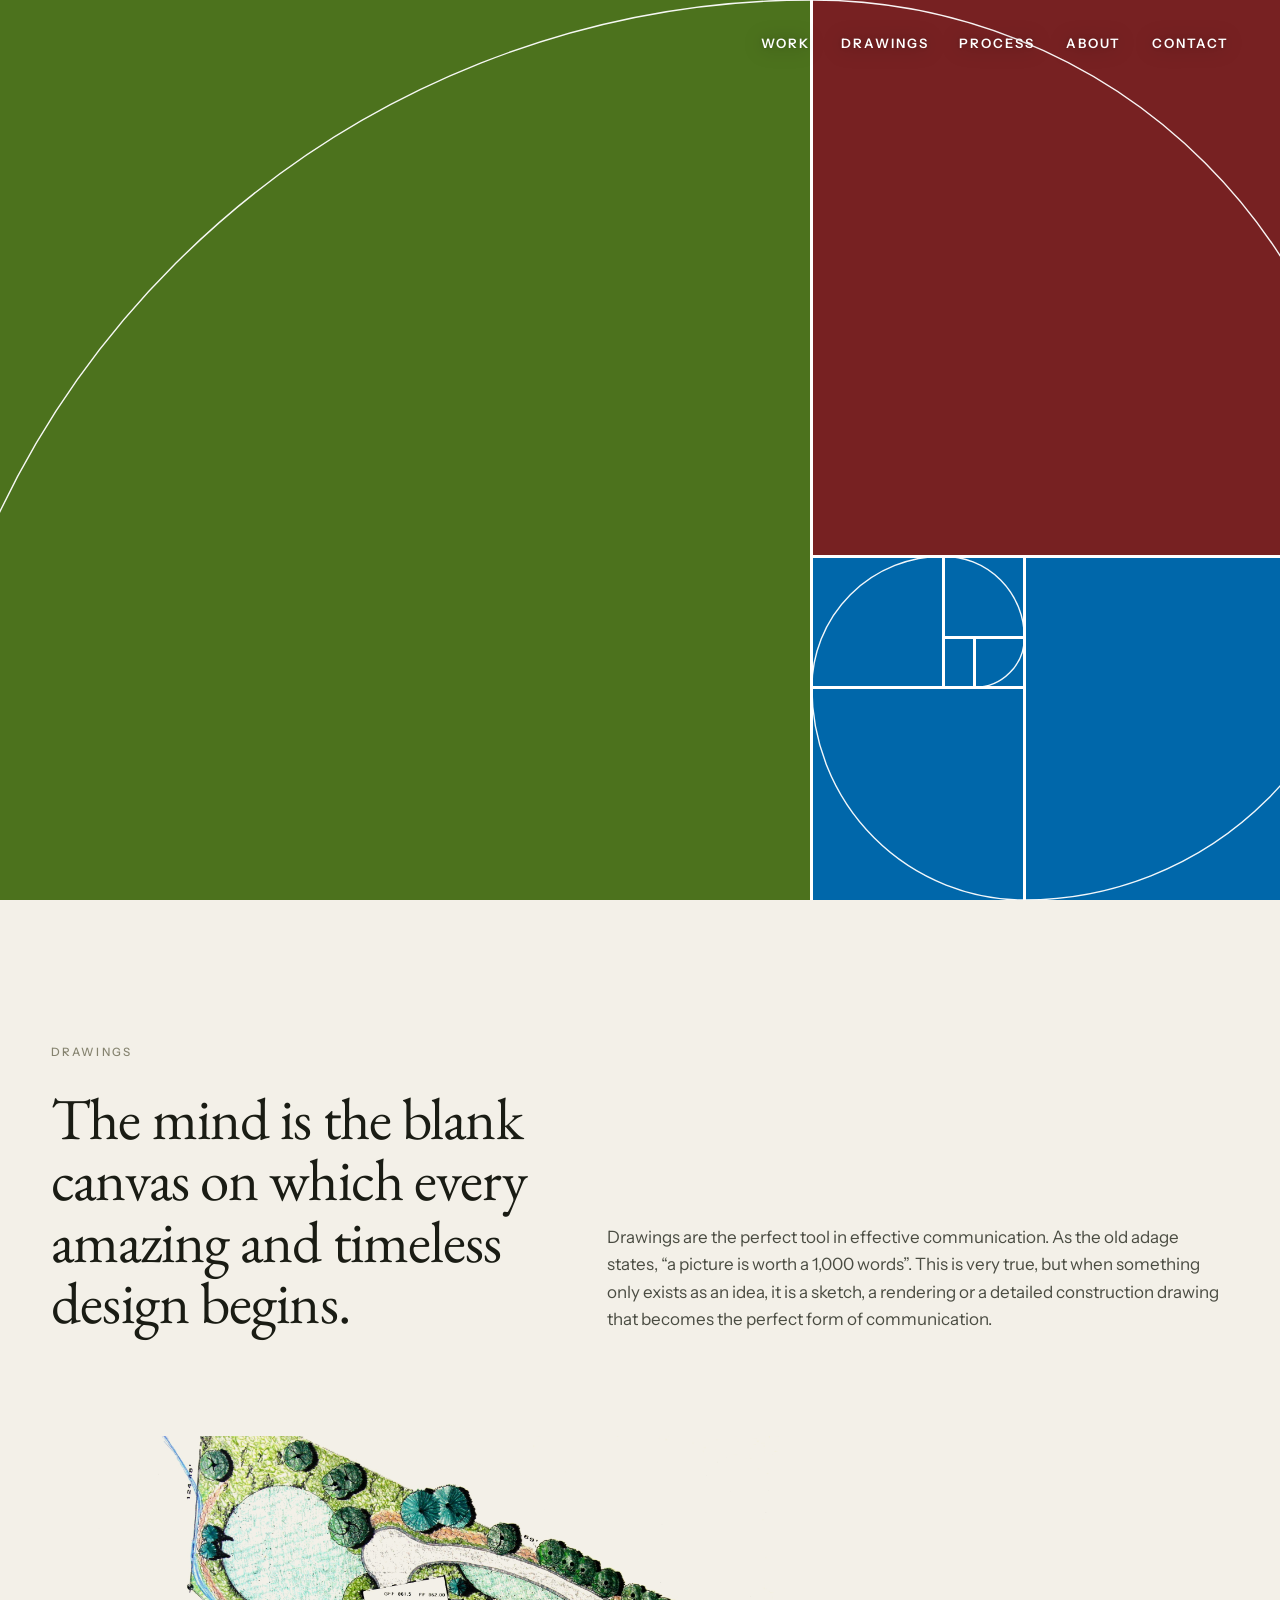
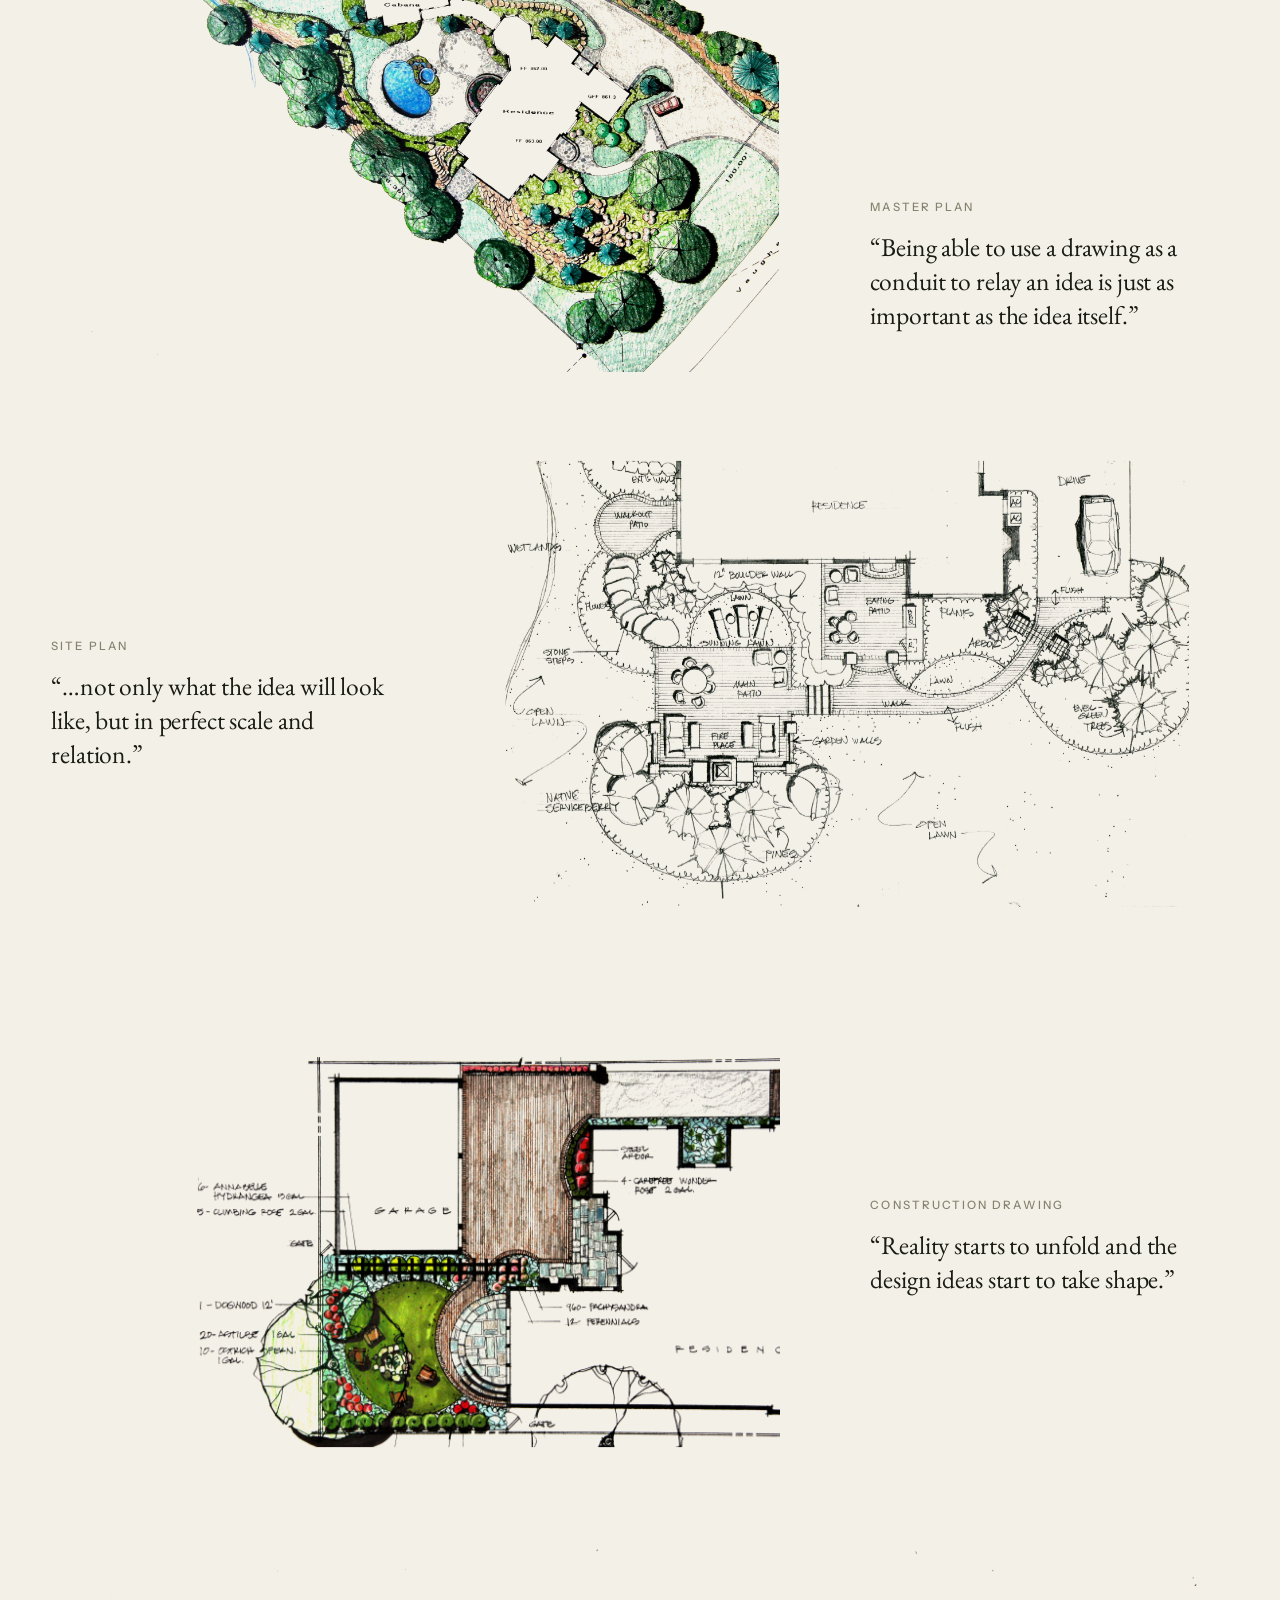
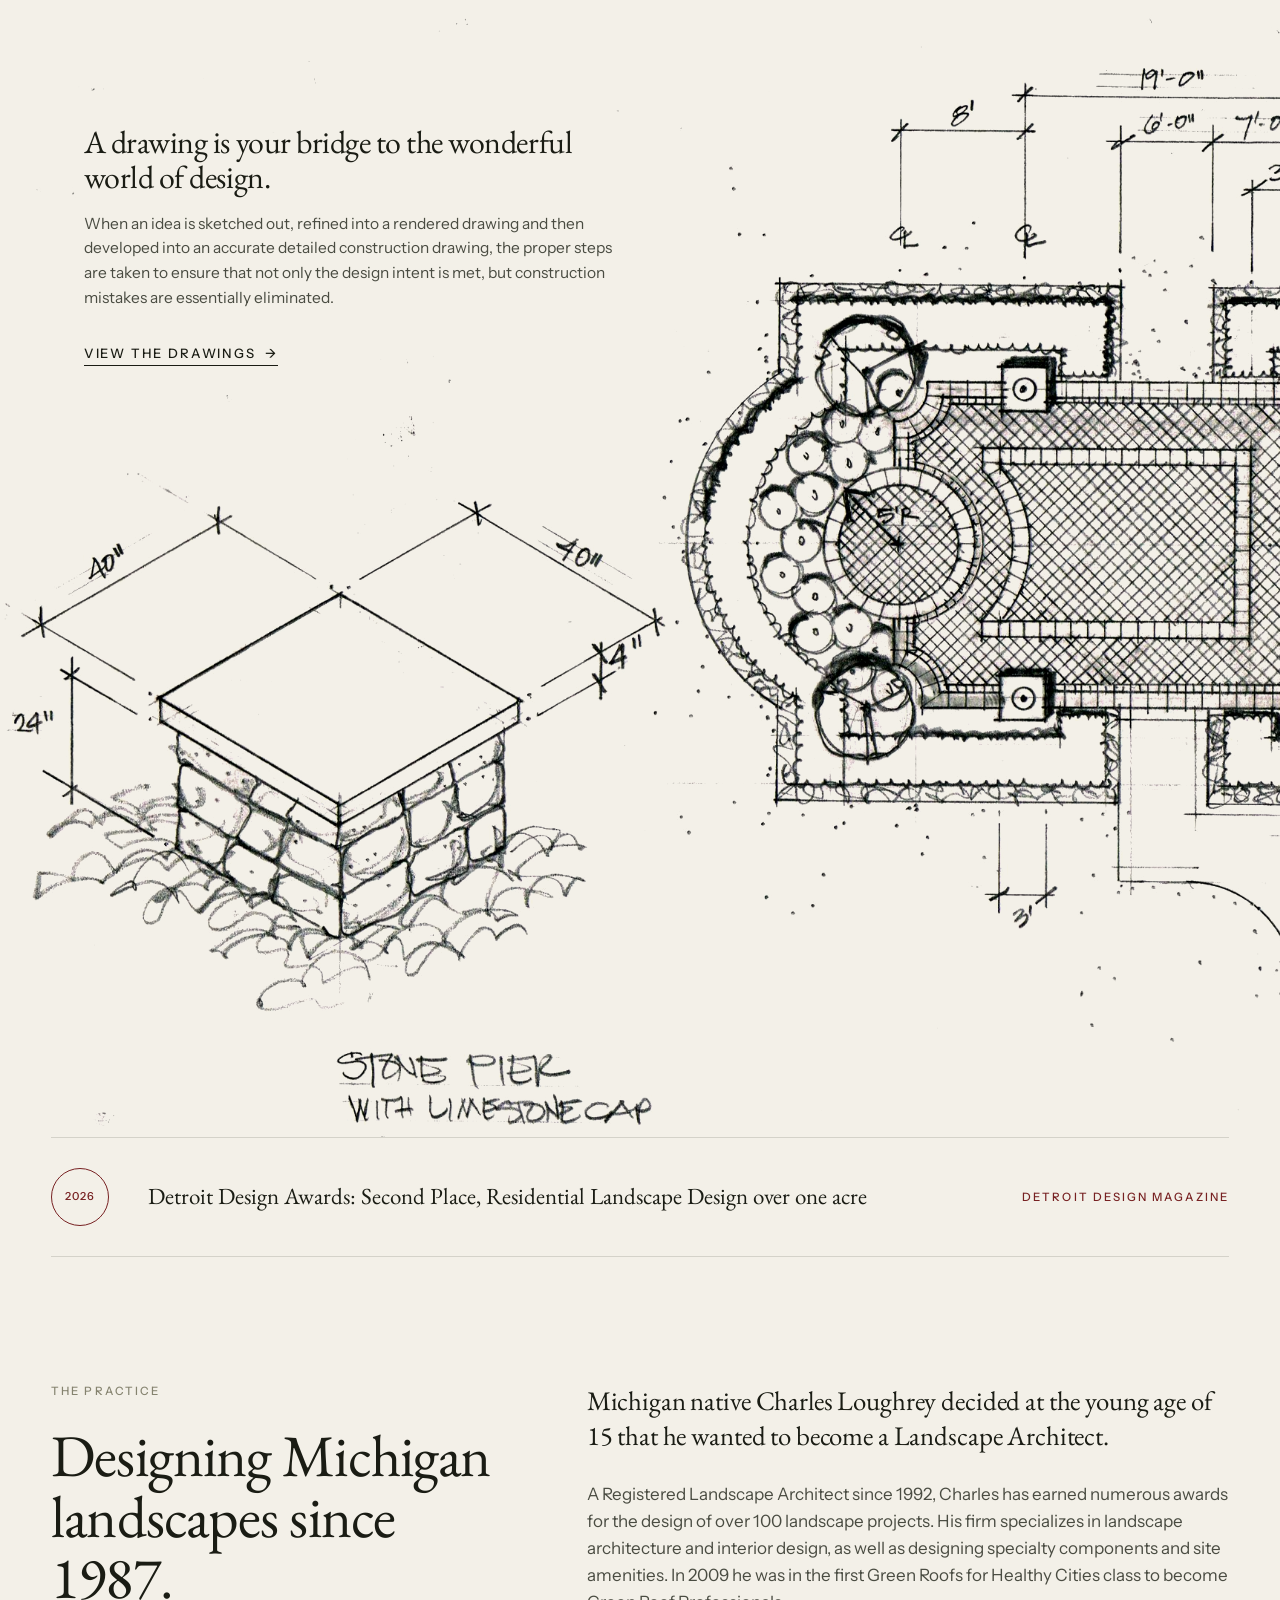
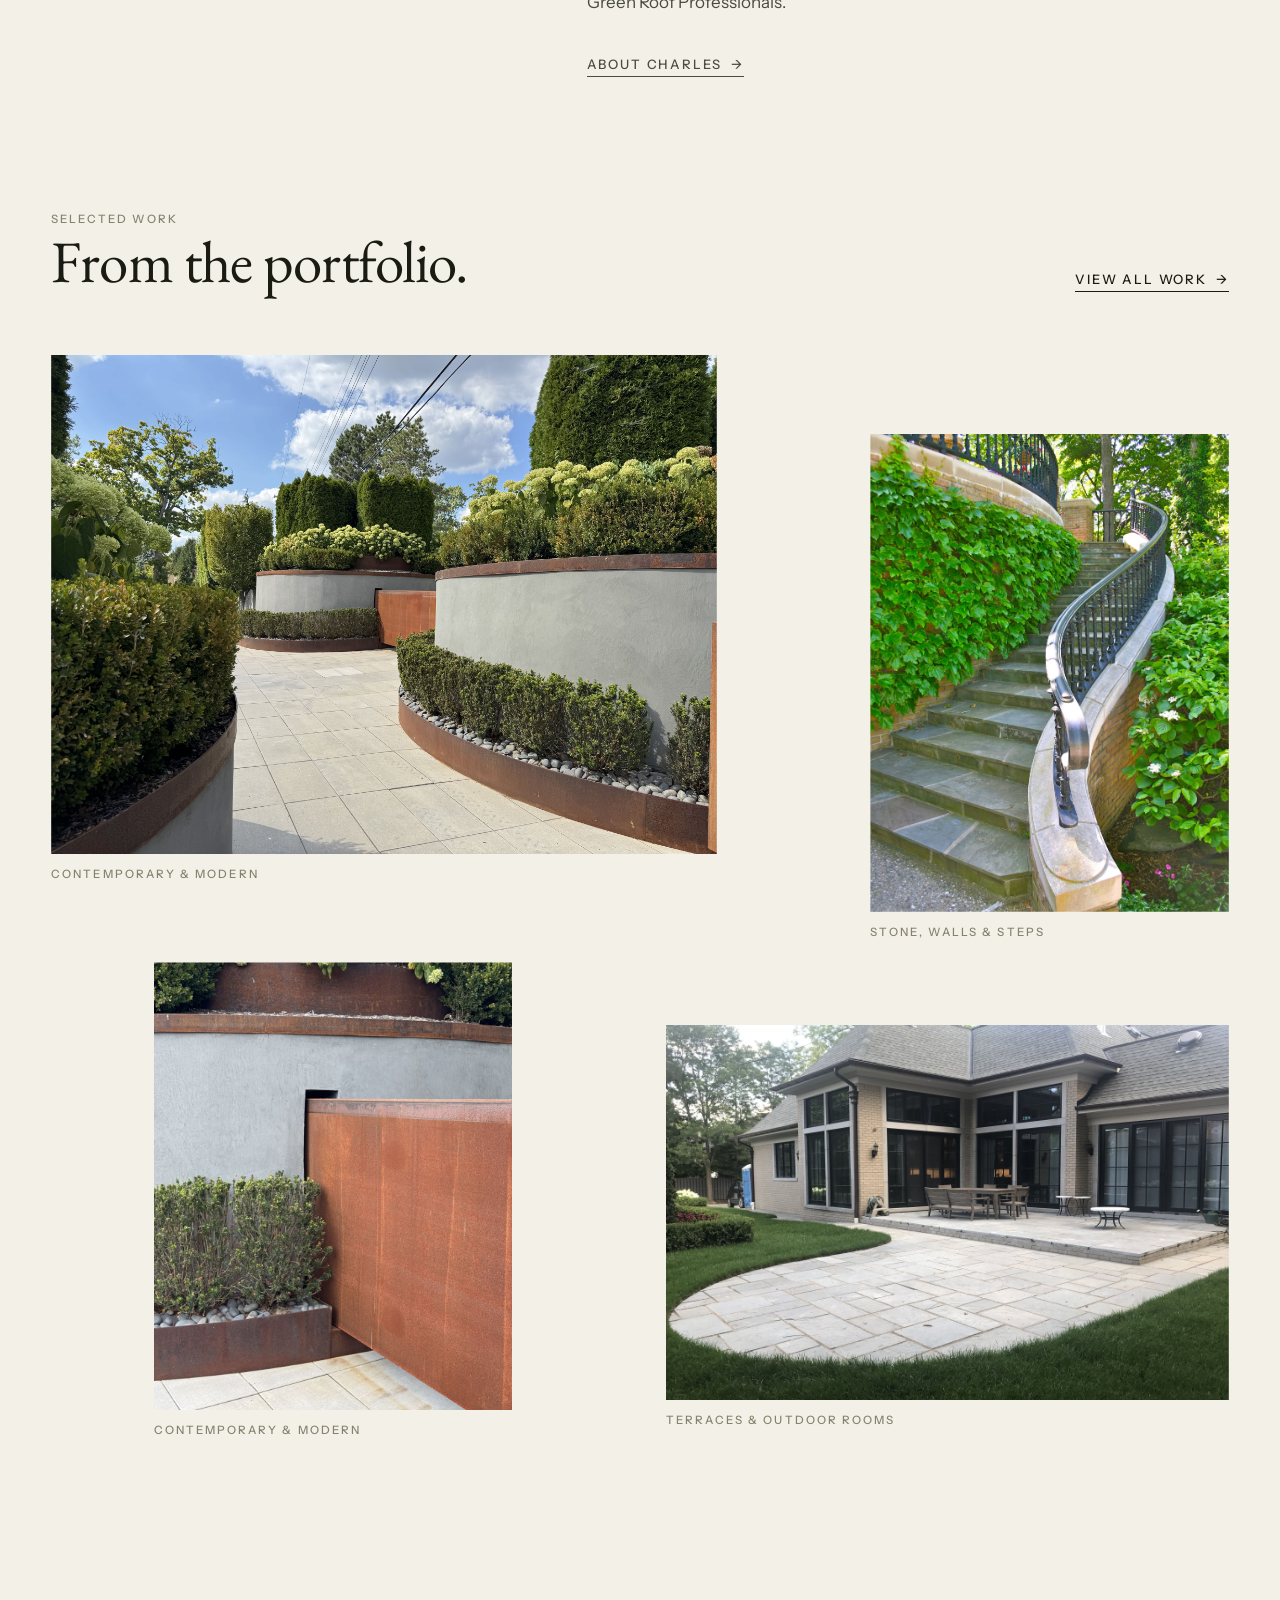
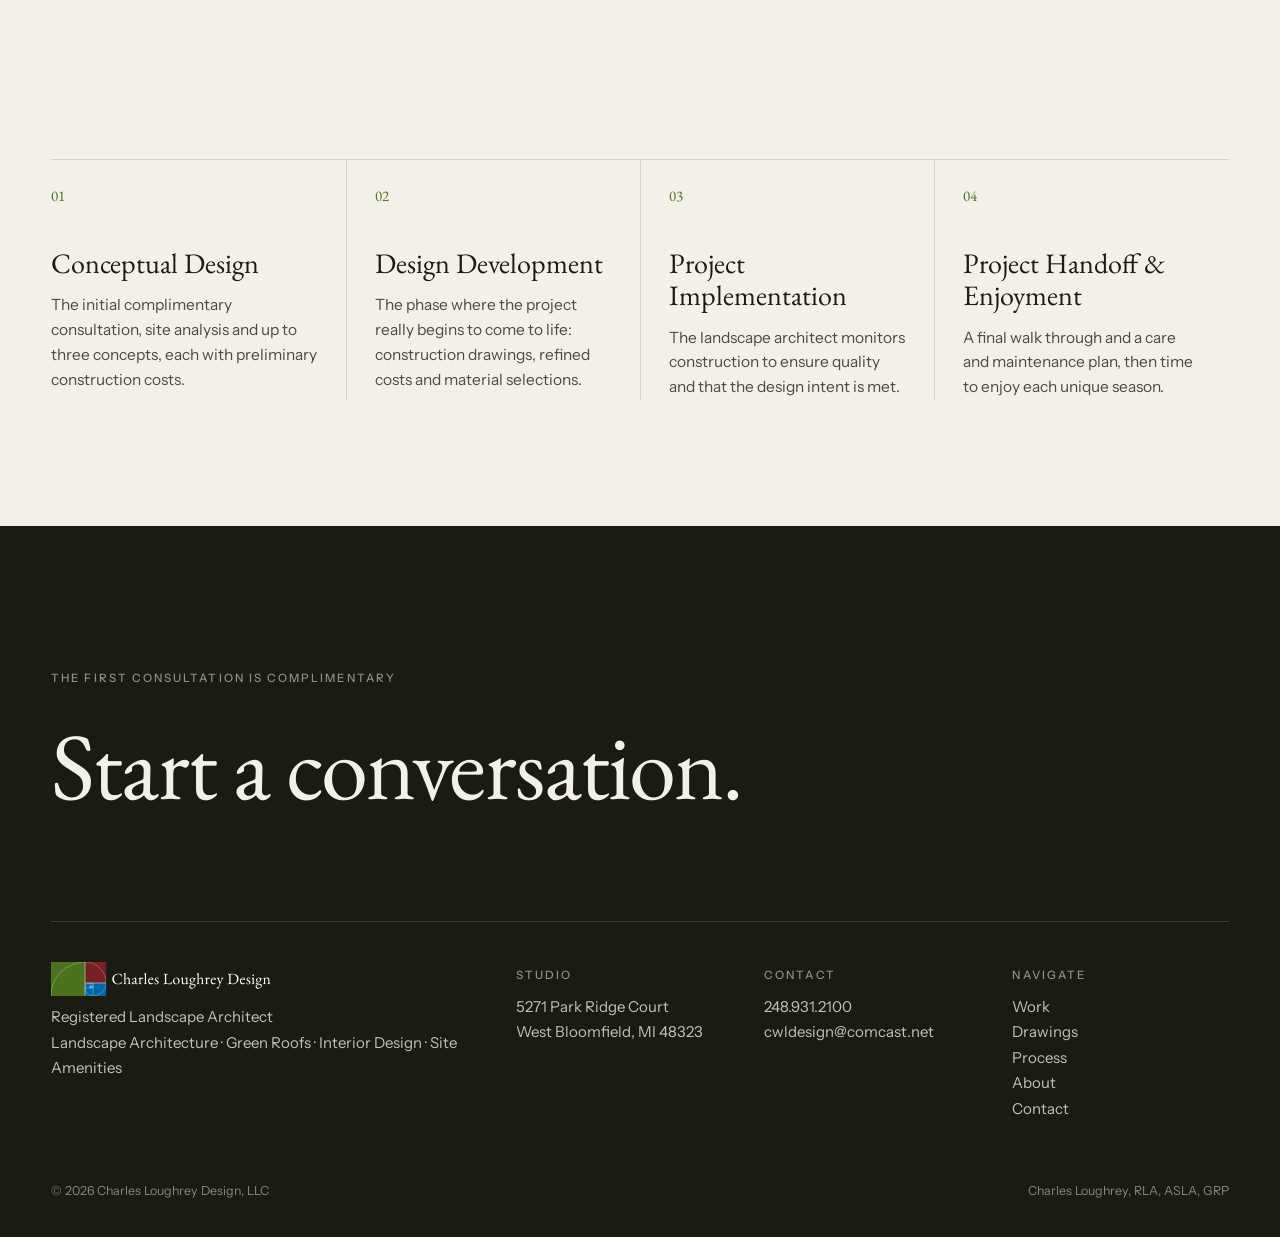
==== commit 0d7c3835: "V2 hero sequence: logo, one set of photos, single pane, rapid fire of photos and drawings settling o" ====
--- a/index.html
+++ b/index.html
@@ -17,7 +17,7 @@
 <link rel="preconnect" href="https://fonts.googleapis.com">
 <link rel="preconnect" href="https://fonts.gstatic.com" crossorigin>
 <link href="https://fonts.googleapis.com/css2?family=EB+Garamond:ital,wght@0,400;0,500;1,400&family=Instrument+Sans:wght@400;500;600&display=swap" rel="stylesheet">
-<link rel="stylesheet" href="assets/css/site.css?v=a7607529">
+<link rel="stylesheet" href="assets/css/site.css?v=4e0f5ec4">
 <script type="application/ld+json">{"@context": "https://schema.org", "@type": "ProfessionalService", "name": "Charles Loughrey Design, LLC", "description": "Registered Landscape Architect in West Bloomfield, Michigan.", "url": "https://charlesloughreydesign.com/", "telephone": "248.931.2100", "email": "cwldesign@comcast.net", "logo": "https://charlesloughreydesign.com/assets/logo/cld-logo.svg", "address": {"@type": "PostalAddress", "streetAddress": "5271 Park Ridge Court", "addressLocality": "West Bloomfield", "addressRegion": "MI", "postalCode": "48323", "addressCountry": "US"}, "founder": {"@type": "Person", "name": "Charles W. Loughrey", "jobTitle": "Registered Landscape Architect"}, "areaServed": "Oakland County, Michigan"}</script>
 </head>
 <body>
@@ -40,7 +40,7 @@
 <main id="main">
 
 <section class="hero hero-fib" aria-label="Selected projects">
-  <div class="fib" data-photos='[{&quot;t&quot;: &quot;assets/thumbs/akey.jpg&quot;, &quot;m&quot;: &quot;assets/hero/akey-1280.jpg&quot;, &quot;l&quot;: &quot;assets/hero/akey-2400.jpg&quot;, &quot;f&quot;: &quot;assets/hero/akey-flash.jpg&quot;, &quot;s&quot;: &quot;akey&quot;, &quot;a&quot;: &quot;Contemporary &amp; Modern&quot;}, {&quot;t&quot;: &quot;assets/thumbs/cld-3.jpg&quot;, &quot;m&quot;: &quot;assets/hero/cld-3-1280.jpg&quot;, &quot;l&quot;: &quot;assets/hero/cld-3-2400.jpg&quot;, &quot;f&quot;: &quot;assets/hero/cld-3-flash.jpg&quot;, &quot;s&quot;: &quot;cld-3&quot;, &quot;a&quot;: &quot;Contemporary &amp; Modern&quot;}, {&quot;t&quot;: &quot;assets/thumbs/img-6326.jpg&quot;, &quot;m&quot;: &quot;assets/hero/img-6326-1280.jpg&quot;, &quot;l&quot;: &quot;assets/hero/img-6326-2400.jpg&quot;, &quot;f&quot;: &quot;assets/hero/img-6326-flash.jpg&quot;, &quot;s&quot;: &quot;img-6326&quot;, &quot;a&quot;: &quot;Contemporary &amp; Modern&quot;}, {&quot;t&quot;: &quot;assets/thumbs/img-6330.jpg&quot;, &quot;m&quot;: &quot;assets/hero/img-6330-1280.jpg&quot;, &quot;l&quot;: &quot;assets/hero/img-6330-2400.jpg&quot;, &quot;f&quot;: &quot;assets/hero/img-6330-flash.jpg&quot;, &quot;s&quot;: &quot;img-6330&quot;, &quot;a&quot;: &quot;Contemporary &amp; Modern&quot;}, {&quot;t&quot;: &quot;assets/thumbs/img-6385-2.jpg&quot;, &quot;m&quot;: &quot;assets/hero/img-6385-2-1280.jpg&quot;, &quot;l&quot;: &quot;assets/hero/img-6385-2-2400.jpg&quot;, &quot;f&quot;: &quot;assets/hero/img-6385-2-flash.jpg&quot;, &quot;s&quot;: &quot;img-6385-2&quot;, &quot;a&quot;: &quot;Contemporary &amp; Modern&quot;}, {&quot;t&quot;: &quot;assets/thumbs/img-6387.jpg&quot;, &quot;m&quot;: &quot;assets/hero/img-6387-1280.jpg&quot;, &quot;l&quot;: &quot;assets/hero/img-6387-2400.jpg&quot;, &quot;f&quot;: &quot;assets/hero/img-6387-flash.jpg&quot;, &quot;s&quot;: &quot;img-6387&quot;, &quot;a&quot;: &quot;Contemporary &amp; Modern&quot;}, {&quot;t&quot;: &quot;assets/thumbs/cld-12.jpg&quot;, &quot;m&quot;: &quot;assets/hero/cld-12-1280.jpg&quot;, &quot;l&quot;: &quot;assets/hero/cld-12-2400.jpg&quot;, &quot;f&quot;: &quot;assets/hero/cld-12-flash.jpg&quot;, &quot;s&quot;: &quot;cld-12&quot;, &quot;a&quot;: &quot;Estate Frontages &amp; Entries&quot;}, {&quot;t&quot;: &quot;assets/thumbs/cld-28.jpg&quot;, &quot;m&quot;: &quot;assets/hero/cld-28-1280.jpg&quot;, &quot;l&quot;: &quot;assets/hero/cld-28-2400.jpg&quot;, &quot;f&quot;: &quot;assets/hero/cld-28-flash.jpg&quot;, &quot;s&quot;: &quot;cld-28&quot;, &quot;a&quot;: &quot;Estate Frontages &amp; Entries&quot;}, {&quot;t&quot;: &quot;assets/thumbs/cld-29.jpg&quot;, &quot;m&quot;: &quot;assets/hero/cld-29-1280.jpg&quot;, &quot;l&quot;: &quot;assets/hero/cld-29-2400.jpg&quot;, &quot;f&quot;: &quot;assets/hero/cld-29-flash.jpg&quot;, &quot;s&quot;: &quot;cld-29&quot;, &quot;a&quot;: &quot;Estate Frontages &amp; Entries&quot;}, {&quot;t&quot;: &quot;assets/thumbs/cld-34.jpg&quot;, &quot;m&quot;: &quot;assets/hero/cld-34-1280.jpg&quot;, &quot;l&quot;: &quot;assets/hero/cld-34-2400.jpg&quot;, &quot;f&quot;: &quot;assets/hero/cld-34-flash.jpg&quot;, &quot;s&quot;: &quot;cld-34&quot;, &quot;a&quot;: &quot;Estate Frontages &amp; Entries&quot;}, {&quot;t&quot;: &quot;assets/thumbs/cld-30.jpg&quot;, &quot;m&quot;: &quot;assets/hero/cld-30-1280.jpg&quot;, &quot;l&quot;: &quot;assets/hero/cld-30-2400.jpg&quot;, &quot;f&quot;: &quot;assets/hero/cld-30-flash.jpg&quot;, &quot;s&quot;: &quot;cld-30&quot;, &quot;a&quot;: &quot;Estate Frontages &amp; Entries&quot;}, {&quot;t&quot;: &quot;assets/thumbs/cld-8.jpg&quot;, &quot;m&quot;: &quot;assets/hero/cld-8-1280.jpg&quot;, &quot;l&quot;: &quot;assets/hero/cld-8-2400.jpg&quot;, &quot;f&quot;: &quot;assets/hero/cld-8-flash.jpg&quot;, &quot;s&quot;: &quot;cld-8&quot;, &quot;a&quot;: &quot;Estate Frontages &amp; Entries&quot;}, {&quot;t&quot;: &quot;assets/thumbs/canon-offload-9-10-2010-181.jpg&quot;, &quot;m&quot;: &quot;assets/hero/canon-offload-9-10-2010-181-1280.jpg&quot;, &quot;l&quot;: &quot;assets/hero/canon-offload-9-10-2010-181-2400.jpg&quot;, &quot;f&quot;: &quot;assets/hero/canon-offload-9-10-2010-181-flash.jpg&quot;, &quot;s&quot;: &quot;canon-offload-9-10-2010-181&quot;, &quot;a&quot;: &quot;Estate Frontages &amp; Entries&quot;}, {&quot;t&quot;: &quot;assets/thumbs/canon-offload-9-10-2010-187.jpg&quot;, &quot;m&quot;: &quot;assets/hero/canon-offload-9-10-2010-187-1280.jpg&quot;, &quot;l&quot;: &quot;assets/hero/canon-offload-9-10-2010-187-2400.jpg&quot;, &quot;f&quot;: &quot;assets/hero/canon-offload-9-10-2010-187-flash.jpg&quot;, &quot;s&quot;: &quot;canon-offload-9-10-2010-187&quot;, &quot;a&quot;: &quot;Estate Frontages &amp; Entries&quot;}, {&quot;t&quot;: &quot;assets/thumbs/canon-offload-9-10-2010-182.jpg&quot;, &quot;m&quot;: &quot;assets/hero/canon-offload-9-10-2010-182-1280.jpg&quot;, &quot;l&quot;: &quot;assets/hero/canon-offload-9-10-2010-182-2400.jpg&quot;, &quot;f&quot;: &quot;assets/hero/canon-offload-9-10-2010-182-flash.jpg&quot;, &quot;s&quot;: &quot;canon-offload-9-10-2010-182&quot;, &quot;a&quot;: &quot;Estate Frontages &amp; Entries&quot;}, {&quot;t&quot;: &quot;assets/thumbs/img-9479.jpg&quot;, &quot;m&quot;: &quot;assets/hero/img-9479-1280.jpg&quot;, &quot;l&quot;: &quot;assets/hero/img-9479-2400.jpg&quot;, &quot;f&quot;: &quot;assets/hero/img-9479-flash.jpg&quot;, &quot;s&quot;: &quot;img-9479&quot;, &quot;a&quot;: &quot;Estate Frontages &amp; Entries&quot;}, {&quot;t&quot;: &quot;assets/thumbs/cld-17.jpg&quot;, &quot;m&quot;: &quot;assets/hero/cld-17-1280.jpg&quot;, &quot;l&quot;: &quot;assets/hero/cld-17-2400.jpg&quot;, &quot;f&quot;: &quot;assets/hero/cld-17-flash.jpg&quot;, &quot;s&quot;: &quot;cld-17&quot;, &quot;a&quot;: &quot;Entry Drives &amp; Motor Courts&quot;}, {&quot;t&quot;: &quot;assets/thumbs/img-1457.jpg&quot;, &quot;m&quot;: &quot;assets/hero/img-1457-1280.jpg&quot;, &quot;l&quot;: &quot;assets/hero/img-1457-2400.jpg&quot;, &quot;f&quot;: &quot;assets/hero/img-1457-flash.jpg&quot;, &quot;s&quot;: &quot;img-1457&quot;, &quot;a&quot;: &quot;Entry Drives &amp; Motor Courts&quot;}, {&quot;t&quot;: &quot;assets/thumbs/cld-13.jpg&quot;, &quot;m&quot;: &quot;assets/hero/cld-13-1280.jpg&quot;, &quot;l&quot;: &quot;assets/hero/cld-13-2400.jpg&quot;, &quot;f&quot;: &quot;assets/hero/cld-13-flash.jpg&quot;, &quot;s&quot;: &quot;cld-13&quot;, &quot;a&quot;: &quot;Terraces &amp; Outdoor Rooms&quot;}, {&quot;t&quot;: &quot;assets/thumbs/cld-10.jpg&quot;, &quot;m&quot;: &quot;assets/hero/cld-10-1280.jpg&quot;, &quot;l&quot;: &quot;assets/hero/cld-10-2400.jpg&quot;, &quot;f&quot;: &quot;assets/hero/cld-10-flash.jpg&quot;, &quot;s&quot;: &quot;cld-10&quot;, &quot;a&quot;: &quot;Terraces &amp; Outdoor Rooms&quot;}, {&quot;t&quot;: &quot;assets/thumbs/cld-9.jpg&quot;, &quot;m&quot;: &quot;assets/hero/cld-9-1280.jpg&quot;, &quot;l&quot;: &quot;assets/hero/cld-9-2400.jpg&quot;, &quot;f&quot;: &quot;assets/hero/cld-9-flash.jpg&quot;, &quot;s&quot;: &quot;cld-9&quot;, &quot;a&quot;: &quot;Terraces &amp; Outdoor Rooms&quot;}, {&quot;t&quot;: &quot;assets/thumbs/img-4889.jpg&quot;, &quot;m&quot;: &quot;assets/hero/img-4889-1280.jpg&quot;, &quot;l&quot;: &quot;assets/hero/img-4889-2400.jpg&quot;, &quot;f&quot;: &quot;assets/hero/img-4889-flash.jpg&quot;, &quot;s&quot;: &quot;img-4889&quot;, &quot;a&quot;: &quot;Terraces &amp; Outdoor Rooms&quot;}, {&quot;t&quot;: &quot;assets/thumbs/cld-45.jpg&quot;, &quot;m&quot;: &quot;assets/hero/cld-45-1280.jpg&quot;, &quot;l&quot;: &quot;assets/hero/cld-45-2400.jpg&quot;, &quot;f&quot;: &quot;assets/hero/cld-45-flash.jpg&quot;, &quot;s&quot;: &quot;cld-45&quot;, &quot;a&quot;: &quot;Pools &amp; Waterfront&quot;}, {&quot;t&quot;: &quot;assets/thumbs/denomme-11.jpg&quot;, &quot;m&quot;: &quot;assets/hero/denomme-11-1280.jpg&quot;, &quot;l&quot;: &quot;assets/hero/denomme-11-2400.jpg&quot;, &quot;f&quot;: &quot;assets/hero/denomme-11-flash.jpg&quot;, &quot;s&quot;: &quot;denomme-11&quot;, &quot;a&quot;: &quot;Pools &amp; Waterfront&quot;}, {&quot;t&quot;: &quot;assets/thumbs/cld-11.jpg&quot;, &quot;m&quot;: &quot;assets/hero/cld-11-1280.jpg&quot;, &quot;l&quot;: &quot;assets/hero/cld-11-2400.jpg&quot;, &quot;f&quot;: &quot;assets/hero/cld-11-flash.jpg&quot;, &quot;s&quot;: &quot;cld-11&quot;, &quot;a&quot;: &quot;Pools &amp; Waterfront&quot;}, {&quot;t&quot;: &quot;assets/thumbs/cld-23.jpg&quot;, &quot;m&quot;: &quot;assets/hero/cld-23-1280.jpg&quot;, &quot;l&quot;: &quot;assets/hero/cld-23-2400.jpg&quot;, &quot;f&quot;: &quot;assets/hero/cld-23-flash.jpg&quot;, &quot;s&quot;: &quot;cld-23&quot;, &quot;a&quot;: &quot;Pools &amp; Waterfront&quot;}, {&quot;t&quot;: &quot;assets/thumbs/ccf09032012-00005.jpg&quot;, &quot;m&quot;: &quot;assets/hero/ccf09032012-00005-1280.jpg&quot;, &quot;l&quot;: &quot;assets/hero/ccf09032012-00005-2400.jpg&quot;, &quot;f&quot;: &quot;assets/hero/ccf09032012-00005-flash.jpg&quot;, &quot;s&quot;: &quot;ccf09032012-00005&quot;, &quot;a&quot;: &quot;Evening &amp; Lighting&quot;}, {&quot;t&quot;: &quot;assets/thumbs/ccf09032012-00008.jpg&quot;, &quot;m&quot;: &quot;assets/hero/ccf09032012-00008-1280.jpg&quot;, &quot;l&quot;: &quot;assets/hero/ccf09032012-00008-2400.jpg&quot;, &quot;f&quot;: &quot;assets/hero/ccf09032012-00008-flash.jpg&quot;, &quot;s&quot;: &quot;ccf09032012-00008&quot;, &quot;a&quot;: &quot;Evening &amp; Lighting&quot;}, {&quot;t&quot;: &quot;assets/thumbs/ccf09032012-00006.jpg&quot;, &quot;m&quot;: &quot;assets/hero/ccf09032012-00006-1280.jpg&quot;, &quot;l&quot;: &quot;assets/hero/ccf09032012-00006-2400.jpg&quot;, &quot;f&quot;: &quot;assets/hero/ccf09032012-00006-flash.jpg&quot;, &quot;s&quot;: &quot;ccf09032012-00006&quot;, &quot;a&quot;: &quot;Evening &amp; Lighting&quot;}, {&quot;t&quot;: &quot;assets/thumbs/cld-27.jpg&quot;, &quot;m&quot;: &quot;assets/hero/cld-27-1280.jpg&quot;, &quot;l&quot;: &quot;assets/hero/cld-27-2400.jpg&quot;, &quot;f&quot;: &quot;assets/hero/cld-27-flash.jpg&quot;, &quot;s&quot;: &quot;cld-27&quot;, &quot;a&quot;: &quot;Stone, Walls &amp; Steps&quot;}, {&quot;t&quot;: &quot;assets/thumbs/img-0748.jpg&quot;, &quot;m&quot;: &quot;assets/hero/img-0748-1280.jpg&quot;, &quot;l&quot;: &quot;assets/hero/img-0748-2400.jpg&quot;, &quot;f&quot;: &quot;assets/hero/img-0748-flash.jpg&quot;, &quot;s&quot;: &quot;img-0748&quot;, &quot;a&quot;: &quot;Stone, Walls &amp; Steps&quot;}, {&quot;t&quot;: &quot;assets/thumbs/devine-6.jpg&quot;, &quot;m&quot;: &quot;assets/hero/devine-6-1280.jpg&quot;, &quot;l&quot;: &quot;assets/hero/devine-6-2400.jpg&quot;, &quot;f&quot;: &quot;assets/hero/devine-6-flash.jpg&quot;, &quot;s&quot;: &quot;devine-6&quot;, &quot;a&quot;: &quot;Stone, Walls &amp; Steps&quot;}, {&quot;t&quot;: &quot;assets/thumbs/img-9494.jpg&quot;, &quot;m&quot;: &quot;assets/hero/img-9494-1280.jpg&quot;, &quot;l&quot;: &quot;assets/hero/img-9494-2400.jpg&quot;, &quot;f&quot;: &quot;assets/hero/img-9494-flash.jpg&quot;, &quot;s&quot;: &quot;img-9494&quot;, &quot;a&quot;: &quot;Plantings &amp; Seasons&quot;}]' data-settle="ccf09032012-00005 cld-29 cld-17 cld-27 img-1457 cld-34 cld-13 img-9494" data-montage="cld-29 ccf09032012-00006 cld-45 img-1457 cld-17 cld-13 canon-offload-9-10-2010-181 img-6326 cld-11 canon-offload-9-10-2010-182 cld-12 img-9479 cld-30 img-4889 img-9494"></div>
+  <div class="fib" data-photos='[{&quot;t&quot;: &quot;assets/thumbs/akey.jpg&quot;, &quot;m&quot;: &quot;assets/hero/akey-1280.jpg&quot;, &quot;l&quot;: &quot;assets/hero/akey-2400.jpg&quot;, &quot;f&quot;: &quot;assets/hero/akey-flash.jpg&quot;, &quot;s&quot;: &quot;akey&quot;, &quot;a&quot;: &quot;Contemporary &amp; Modern&quot;}, {&quot;t&quot;: &quot;assets/thumbs/cld-3.jpg&quot;, &quot;m&quot;: &quot;assets/hero/cld-3-1280.jpg&quot;, &quot;l&quot;: &quot;assets/hero/cld-3-2400.jpg&quot;, &quot;f&quot;: &quot;assets/hero/cld-3-flash.jpg&quot;, &quot;s&quot;: &quot;cld-3&quot;, &quot;a&quot;: &quot;Contemporary &amp; Modern&quot;}, {&quot;t&quot;: &quot;assets/thumbs/img-6326.jpg&quot;, &quot;m&quot;: &quot;assets/hero/img-6326-1280.jpg&quot;, &quot;l&quot;: &quot;assets/hero/img-6326-2400.jpg&quot;, &quot;f&quot;: &quot;assets/hero/img-6326-flash.jpg&quot;, &quot;s&quot;: &quot;img-6326&quot;, &quot;a&quot;: &quot;Contemporary &amp; Modern&quot;}, {&quot;t&quot;: &quot;assets/thumbs/img-6330.jpg&quot;, &quot;m&quot;: &quot;assets/hero/img-6330-1280.jpg&quot;, &quot;l&quot;: &quot;assets/hero/img-6330-2400.jpg&quot;, &quot;f&quot;: &quot;assets/hero/img-6330-flash.jpg&quot;, &quot;s&quot;: &quot;img-6330&quot;, &quot;a&quot;: &quot;Contemporary &amp; Modern&quot;}, {&quot;t&quot;: &quot;assets/thumbs/img-6385-2.jpg&quot;, &quot;m&quot;: &quot;assets/hero/img-6385-2-1280.jpg&quot;, &quot;l&quot;: &quot;assets/hero/img-6385-2-2400.jpg&quot;, &quot;f&quot;: &quot;assets/hero/img-6385-2-flash.jpg&quot;, &quot;s&quot;: &quot;img-6385-2&quot;, &quot;a&quot;: &quot;Contemporary &amp; Modern&quot;}, {&quot;t&quot;: &quot;assets/thumbs/img-6387.jpg&quot;, &quot;m&quot;: &quot;assets/hero/img-6387-1280.jpg&quot;, &quot;l&quot;: &quot;assets/hero/img-6387-2400.jpg&quot;, &quot;f&quot;: &quot;assets/hero/img-6387-flash.jpg&quot;, &quot;s&quot;: &quot;img-6387&quot;, &quot;a&quot;: &quot;Contemporary &amp; Modern&quot;}, {&quot;t&quot;: &quot;assets/thumbs/cld-12.jpg&quot;, &quot;m&quot;: &quot;assets/hero/cld-12-1280.jpg&quot;, &quot;l&quot;: &quot;assets/hero/cld-12-2400.jpg&quot;, &quot;f&quot;: &quot;assets/hero/cld-12-flash.jpg&quot;, &quot;s&quot;: &quot;cld-12&quot;, &quot;a&quot;: &quot;Estate Frontages &amp; Entries&quot;}, {&quot;t&quot;: &quot;assets/thumbs/cld-28.jpg&quot;, &quot;m&quot;: &quot;assets/hero/cld-28-1280.jpg&quot;, &quot;l&quot;: &quot;assets/hero/cld-28-2400.jpg&quot;, &quot;f&quot;: &quot;assets/hero/cld-28-flash.jpg&quot;, &quot;s&quot;: &quot;cld-28&quot;, &quot;a&quot;: &quot;Estate Frontages &amp; Entries&quot;}, {&quot;t&quot;: &quot;assets/thumbs/cld-29.jpg&quot;, &quot;m&quot;: &quot;assets/hero/cld-29-1280.jpg&quot;, &quot;l&quot;: &quot;assets/hero/cld-29-2400.jpg&quot;, &quot;f&quot;: &quot;assets/hero/cld-29-flash.jpg&quot;, &quot;s&quot;: &quot;cld-29&quot;, &quot;a&quot;: &quot;Estate Frontages &amp; Entries&quot;}, {&quot;t&quot;: &quot;assets/thumbs/cld-34.jpg&quot;, &quot;m&quot;: &quot;assets/hero/cld-34-1280.jpg&quot;, &quot;l&quot;: &quot;assets/hero/cld-34-2400.jpg&quot;, &quot;f&quot;: &quot;assets/hero/cld-34-flash.jpg&quot;, &quot;s&quot;: &quot;cld-34&quot;, &quot;a&quot;: &quot;Estate Frontages &amp; Entries&quot;}, {&quot;t&quot;: &quot;assets/thumbs/cld-30.jpg&quot;, &quot;m&quot;: &quot;assets/hero/cld-30-1280.jpg&quot;, &quot;l&quot;: &quot;assets/hero/cld-30-2400.jpg&quot;, &quot;f&quot;: &quot;assets/hero/cld-30-flash.jpg&quot;, &quot;s&quot;: &quot;cld-30&quot;, &quot;a&quot;: &quot;Estate Frontages &amp; Entries&quot;}, {&quot;t&quot;: &quot;assets/thumbs/cld-8.jpg&quot;, &quot;m&quot;: &quot;assets/hero/cld-8-1280.jpg&quot;, &quot;l&quot;: &quot;assets/hero/cld-8-2400.jpg&quot;, &quot;f&quot;: &quot;assets/hero/cld-8-flash.jpg&quot;, &quot;s&quot;: &quot;cld-8&quot;, &quot;a&quot;: &quot;Estate Frontages &amp; Entries&quot;}, {&quot;t&quot;: &quot;assets/thumbs/canon-offload-9-10-2010-181.jpg&quot;, &quot;m&quot;: &quot;assets/hero/canon-offload-9-10-2010-181-1280.jpg&quot;, &quot;l&quot;: &quot;assets/hero/canon-offload-9-10-2010-181-2400.jpg&quot;, &quot;f&quot;: &quot;assets/hero/canon-offload-9-10-2010-181-flash.jpg&quot;, &quot;s&quot;: &quot;canon-offload-9-10-2010-181&quot;, &quot;a&quot;: &quot;Estate Frontages &amp; Entries&quot;}, {&quot;t&quot;: &quot;assets/thumbs/canon-offload-9-10-2010-187.jpg&quot;, &quot;m&quot;: &quot;assets/hero/canon-offload-9-10-2010-187-1280.jpg&quot;, &quot;l&quot;: &quot;assets/hero/canon-offload-9-10-2010-187-2400.jpg&quot;, &quot;f&quot;: &quot;assets/hero/canon-offload-9-10-2010-187-flash.jpg&quot;, &quot;s&quot;: &quot;canon-offload-9-10-2010-187&quot;, &quot;a&quot;: &quot;Estate Frontages &amp; Entries&quot;}, {&quot;t&quot;: &quot;assets/thumbs/canon-offload-9-10-2010-182.jpg&quot;, &quot;m&quot;: &quot;assets/hero/canon-offload-9-10-2010-182-1280.jpg&quot;, &quot;l&quot;: &quot;assets/hero/canon-offload-9-10-2010-182-2400.jpg&quot;, &quot;f&quot;: &quot;assets/hero/canon-offload-9-10-2010-182-flash.jpg&quot;, &quot;s&quot;: &quot;canon-offload-9-10-2010-182&quot;, &quot;a&quot;: &quot;Estate Frontages &amp; Entries&quot;}, {&quot;t&quot;: &quot;assets/thumbs/img-9479.jpg&quot;, &quot;m&quot;: &quot;assets/hero/img-9479-1280.jpg&quot;, &quot;l&quot;: &quot;assets/hero/img-9479-2400.jpg&quot;, &quot;f&quot;: &quot;assets/hero/img-9479-flash.jpg&quot;, &quot;s&quot;: &quot;img-9479&quot;, &quot;a&quot;: &quot;Estate Frontages &amp; Entries&quot;}, {&quot;t&quot;: &quot;assets/thumbs/cld-17.jpg&quot;, &quot;m&quot;: &quot;assets/hero/cld-17-1280.jpg&quot;, &quot;l&quot;: &quot;assets/hero/cld-17-2400.jpg&quot;, &quot;f&quot;: &quot;assets/hero/cld-17-flash.jpg&quot;, &quot;s&quot;: &quot;cld-17&quot;, &quot;a&quot;: &quot;Entry Drives &amp; Motor Courts&quot;}, {&quot;t&quot;: &quot;assets/thumbs/img-1457.jpg&quot;, &quot;m&quot;: &quot;assets/hero/img-1457-1280.jpg&quot;, &quot;l&quot;: &quot;assets/hero/img-1457-2400.jpg&quot;, &quot;f&quot;: &quot;assets/hero/img-1457-flash.jpg&quot;, &quot;s&quot;: &quot;img-1457&quot;, &quot;a&quot;: &quot;Entry Drives &amp; Motor Courts&quot;}, {&quot;t&quot;: &quot;assets/thumbs/cld-13.jpg&quot;, &quot;m&quot;: &quot;assets/hero/cld-13-1280.jpg&quot;, &quot;l&quot;: &quot;assets/hero/cld-13-2400.jpg&quot;, &quot;f&quot;: &quot;assets/hero/cld-13-flash.jpg&quot;, &quot;s&quot;: &quot;cld-13&quot;, &quot;a&quot;: &quot;Terraces &amp; Outdoor Rooms&quot;}, {&quot;t&quot;: &quot;assets/thumbs/cld-10.jpg&quot;, &quot;m&quot;: &quot;assets/hero/cld-10-1280.jpg&quot;, &quot;l&quot;: &quot;assets/hero/cld-10-2400.jpg&quot;, &quot;f&quot;: &quot;assets/hero/cld-10-flash.jpg&quot;, &quot;s&quot;: &quot;cld-10&quot;, &quot;a&quot;: &quot;Terraces &amp; Outdoor Rooms&quot;}, {&quot;t&quot;: &quot;assets/thumbs/cld-9.jpg&quot;, &quot;m&quot;: &quot;assets/hero/cld-9-1280.jpg&quot;, &quot;l&quot;: &quot;assets/hero/cld-9-2400.jpg&quot;, &quot;f&quot;: &quot;assets/hero/cld-9-flash.jpg&quot;, &quot;s&quot;: &quot;cld-9&quot;, &quot;a&quot;: &quot;Terraces &amp; Outdoor Rooms&quot;}, {&quot;t&quot;: &quot;assets/thumbs/img-4889.jpg&quot;, &quot;m&quot;: &quot;assets/hero/img-4889-1280.jpg&quot;, &quot;l&quot;: &quot;assets/hero/img-4889-2400.jpg&quot;, &quot;f&quot;: &quot;assets/hero/img-4889-flash.jpg&quot;, &quot;s&quot;: &quot;img-4889&quot;, &quot;a&quot;: &quot;Terraces &amp; Outdoor Rooms&quot;}, {&quot;t&quot;: &quot;assets/thumbs/cld-45.jpg&quot;, &quot;m&quot;: &quot;assets/hero/cld-45-1280.jpg&quot;, &quot;l&quot;: &quot;assets/hero/cld-45-2400.jpg&quot;, &quot;f&quot;: &quot;assets/hero/cld-45-flash.jpg&quot;, &quot;s&quot;: &quot;cld-45&quot;, &quot;a&quot;: &quot;Pools &amp; Waterfront&quot;}, {&quot;t&quot;: &quot;assets/thumbs/denomme-11.jpg&quot;, &quot;m&quot;: &quot;assets/hero/denomme-11-1280.jpg&quot;, &quot;l&quot;: &quot;assets/hero/denomme-11-2400.jpg&quot;, &quot;f&quot;: &quot;assets/hero/denomme-11-flash.jpg&quot;, &quot;s&quot;: &quot;denomme-11&quot;, &quot;a&quot;: &quot;Pools &amp; Waterfront&quot;}, {&quot;t&quot;: &quot;assets/thumbs/cld-11.jpg&quot;, &quot;m&quot;: &quot;assets/hero/cld-11-1280.jpg&quot;, &quot;l&quot;: &quot;assets/hero/cld-11-2400.jpg&quot;, &quot;f&quot;: &quot;assets/hero/cld-11-flash.jpg&quot;, &quot;s&quot;: &quot;cld-11&quot;, &quot;a&quot;: &quot;Pools &amp; Waterfront&quot;}, {&quot;t&quot;: &quot;assets/thumbs/cld-23.jpg&quot;, &quot;m&quot;: &quot;assets/hero/cld-23-1280.jpg&quot;, &quot;l&quot;: &quot;assets/hero/cld-23-2400.jpg&quot;, &quot;f&quot;: &quot;assets/hero/cld-23-flash.jpg&quot;, &quot;s&quot;: &quot;cld-23&quot;, &quot;a&quot;: &quot;Pools &amp; Waterfront&quot;}, {&quot;t&quot;: &quot;assets/thumbs/ccf09032012-00005.jpg&quot;, &quot;m&quot;: &quot;assets/hero/ccf09032012-00005-1280.jpg&quot;, &quot;l&quot;: &quot;assets/hero/ccf09032012-00005-2400.jpg&quot;, &quot;f&quot;: &quot;assets/hero/ccf09032012-00005-flash.jpg&quot;, &quot;s&quot;: &quot;ccf09032012-00005&quot;, &quot;a&quot;: &quot;Evening &amp; Lighting&quot;}, {&quot;t&quot;: &quot;assets/thumbs/ccf09032012-00008.jpg&quot;, &quot;m&quot;: &quot;assets/hero/ccf09032012-00008-1280.jpg&quot;, &quot;l&quot;: &quot;assets/hero/ccf09032012-00008-2400.jpg&quot;, &quot;f&quot;: &quot;assets/hero/ccf09032012-00008-flash.jpg&quot;, &quot;s&quot;: &quot;ccf09032012-00008&quot;, &quot;a&quot;: &quot;Evening &amp; Lighting&quot;}, {&quot;t&quot;: &quot;assets/thumbs/ccf09032012-00006.jpg&quot;, &quot;m&quot;: &quot;assets/hero/ccf09032012-00006-1280.jpg&quot;, &quot;l&quot;: &quot;assets/hero/ccf09032012-00006-2400.jpg&quot;, &quot;f&quot;: &quot;assets/hero/ccf09032012-00006-flash.jpg&quot;, &quot;s&quot;: &quot;ccf09032012-00006&quot;, &quot;a&quot;: &quot;Evening &amp; Lighting&quot;}, {&quot;t&quot;: &quot;assets/thumbs/cld-27.jpg&quot;, &quot;m&quot;: &quot;assets/hero/cld-27-1280.jpg&quot;, &quot;l&quot;: &quot;assets/hero/cld-27-2400.jpg&quot;, &quot;f&quot;: &quot;assets/hero/cld-27-flash.jpg&quot;, &quot;s&quot;: &quot;cld-27&quot;, &quot;a&quot;: &quot;Stone, Walls &amp; Steps&quot;}, {&quot;t&quot;: &quot;assets/thumbs/img-0748.jpg&quot;, &quot;m&quot;: &quot;assets/hero/img-0748-1280.jpg&quot;, &quot;l&quot;: &quot;assets/hero/img-0748-2400.jpg&quot;, &quot;f&quot;: &quot;assets/hero/img-0748-flash.jpg&quot;, &quot;s&quot;: &quot;img-0748&quot;, &quot;a&quot;: &quot;Stone, Walls &amp; Steps&quot;}, {&quot;t&quot;: &quot;assets/thumbs/devine-6.jpg&quot;, &quot;m&quot;: &quot;assets/hero/devine-6-1280.jpg&quot;, &quot;l&quot;: &quot;assets/hero/devine-6-2400.jpg&quot;, &quot;f&quot;: &quot;assets/hero/devine-6-flash.jpg&quot;, &quot;s&quot;: &quot;devine-6&quot;, &quot;a&quot;: &quot;Stone, Walls &amp; Steps&quot;}, {&quot;t&quot;: &quot;assets/thumbs/img-9494.jpg&quot;, &quot;m&quot;: &quot;assets/hero/img-9494-1280.jpg&quot;, &quot;l&quot;: &quot;assets/hero/img-9494-2400.jpg&quot;, &quot;f&quot;: &quot;assets/hero/img-9494-flash.jpg&quot;, &quot;s&quot;: &quot;img-9494&quot;, &quot;a&quot;: &quot;Plantings &amp; Seasons&quot;}, {&quot;t&quot;: &quot;assets/drawings/sm/img_0481.jpg&quot;, &quot;m&quot;: &quot;assets/drawings/sm/img_0481.jpg&quot;, &quot;f&quot;: &quot;assets/drawings/sm/img_0481.jpg&quot;, &quot;l&quot;: &quot;assets/drawings/img_0481.jpg&quot;, &quot;s&quot;: &quot;d-img_0481&quot;, &quot;a&quot;: &quot;Drawing by Charles Loughrey&quot;, &quot;d&quot;: 1}, {&quot;t&quot;: &quot;assets/drawings/sm/img_0496.jpg&quot;, &quot;m&quot;: &quot;assets/drawings/sm/img_0496.jpg&quot;, &quot;f&quot;: &quot;assets/drawings/sm/img_0496.jpg&quot;, &quot;l&quot;: &quot;assets/drawings/img_0496.jpg&quot;, &quot;s&quot;: &quot;d-img_0496&quot;, &quot;a&quot;: &quot;Drawing by Charles Loughrey&quot;, &quot;d&quot;: 1}, {&quot;t&quot;: &quot;assets/drawings/sm/img_0480.jpg&quot;, &quot;m&quot;: &quot;assets/drawings/sm/img_0480.jpg&quot;, &quot;f&quot;: &quot;assets/drawings/sm/img_0480.jpg&quot;, &quot;l&quot;: &quot;assets/drawings/img_0480.jpg&quot;, &quot;s&quot;: &quot;d-img_0480&quot;, &quot;a&quot;: &quot;Drawing by Charles Loughrey&quot;, &quot;d&quot;: 1}, {&quot;t&quot;: &quot;assets/drawings/sm/img_0482.jpg&quot;, &quot;m&quot;: &quot;assets/drawings/sm/img_0482.jpg&quot;, &quot;f&quot;: &quot;assets/drawings/sm/img_0482.jpg&quot;, &quot;l&quot;: &quot;assets/drawings/img_0482.jpg&quot;, &quot;s&quot;: &quot;d-img_0482&quot;, &quot;a&quot;: &quot;Drawing by Charles Loughrey&quot;, &quot;d&quot;: 1}, {&quot;t&quot;: &quot;assets/drawings/sm/img_0501.jpg&quot;, &quot;m&quot;: &quot;assets/drawings/sm/img_0501.jpg&quot;, &quot;f&quot;: &quot;assets/drawings/sm/img_0501.jpg&quot;, &quot;l&quot;: &quot;assets/drawings/img_0501.jpg&quot;, &quot;s&quot;: &quot;d-img_0501&quot;, &quot;a&quot;: &quot;Drawing by Charles Loughrey&quot;, &quot;d&quot;: 1}, {&quot;t&quot;: &quot;assets/drawings/sm/img_0555.jpg&quot;, &quot;m&quot;: &quot;assets/drawings/sm/img_0555.jpg&quot;, &quot;f&quot;: &quot;assets/drawings/sm/img_0555.jpg&quot;, &quot;l&quot;: &quot;assets/drawings/img_0555.jpg&quot;, &quot;s&quot;: &quot;d-img_0555&quot;, &quot;a&quot;: &quot;Drawing by Charles Loughrey&quot;, &quot;d&quot;: 1}, {&quot;t&quot;: &quot;assets/drawings/sm/deledda.jpg&quot;, &quot;m&quot;: &quot;assets/drawings/sm/deledda.jpg&quot;, &quot;f&quot;: &quot;assets/drawings/sm/deledda.jpg&quot;, &quot;l&quot;: &quot;assets/drawings/deledda.jpg&quot;, &quot;s&quot;: &quot;d-deledda&quot;, &quot;a&quot;: &quot;Drawing by Charles Loughrey&quot;, &quot;d&quot;: 1}]' data-entry="cld-45 cld-29 cld-17 cld-27 img-1457 cld-34 cld-13 img-9494" data-burst="cld-29 d-img_0481 ccf09032012-00006 cld-17 d-img_0496 img-1457 cld-13 d-img_0480 canon-offload-9-10-2010-181 img-6326 d-img_0555 cld-11 cld-12 d-deledda img-9479 cld-30 d-img_0482 img-4889" data-land="ccf09032012-00005" data-montage="cld-29 ccf09032012-00006 d-img_0481 cld-45 img-1457 d-img_0496 cld-17 cld-13 d-img_0480 canon-offload-9-10-2010-181 img-6326 d-deledda cld-11 canon-offload-9-10-2010-182 d-img_0501 cld-12 img-9479 d-img_0555 cld-30 img-4889 d-img_0482 img-9494"></div>
   <svg class="fib-spiral" aria-hidden="true"><path/></svg>
   <div class="hero-lockup">
     <h1 class="display hero-title">A Life in Design</h1>
@@ -138,6 +138,6 @@
   <div class="lb-bot"><span class="lb-cap"></span><div class="lb-nav"><button class="lb-btn" data-lb-prev aria-label="Previous"><svg viewBox="0 0 16 16" fill="none" stroke="currentColor" stroke-width="1.4"><path d="M15 8H2M7 3L2 8l5 5"/></svg></button><button class="lb-btn" data-lb-next aria-label="Next"><svg viewBox="0 0 16 16" fill="none" stroke="currentColor" stroke-width="1.4"><path d="M1 8h13M9 3l5 5-5 5"/></svg></button></div></div>
 </div>
 <script src="assets/js/lenis.min.js"></script>
-<script src="assets/js/site.js?v=fc302784"></script>
+<script src="assets/js/site.js?v=a0be1efc"></script>
 </body>
 </html>
--- a/assets/css/site.css
+++ b/assets/css/site.css
@@ -641,3 +641,11 @@
 body:has(.hero-fib.is-titled) .site-header.is-over-dark .header-cta { opacity: 1; pointer-events: auto; }
 .menu-open .site-header .brand { opacity: 1 !important; pointer-events: auto !important; }
 .menu-open .header-cta { opacity: 0 !important; pointer-events: none !important; }
+
+/* ---------- V2 sequence: deeper shade behind the title while a pale drawing is showing ---------- */
+.fib::before {
+  content: ""; position: absolute; inset: 0; z-index: 10; pointer-events: none;
+  background: radial-gradient(65% 55% at 50% 50%, rgba(12,14,9,.42), rgba(12,14,9,.16) 85%);
+  opacity: 0; transition: opacity .7s var(--ease);
+}
+.hero-fib.is-sheet .fib::before { opacity: 1; }
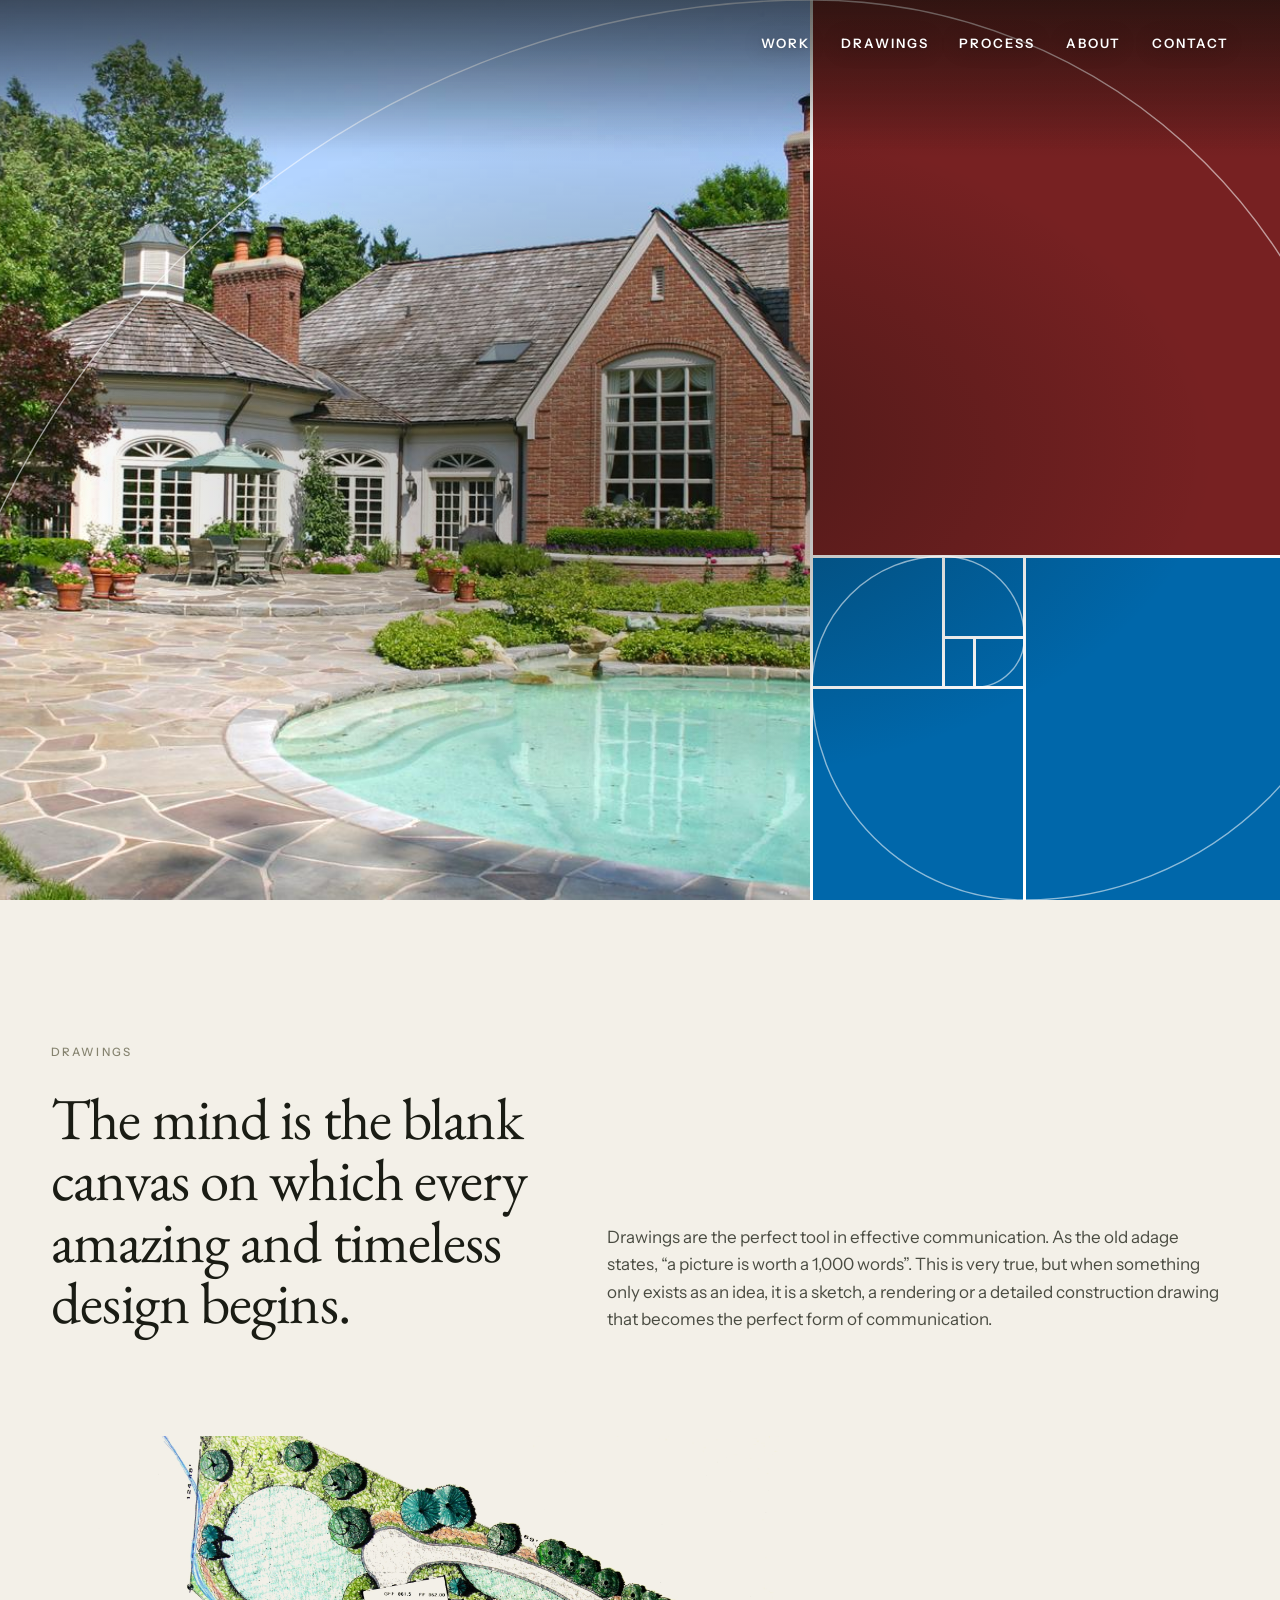
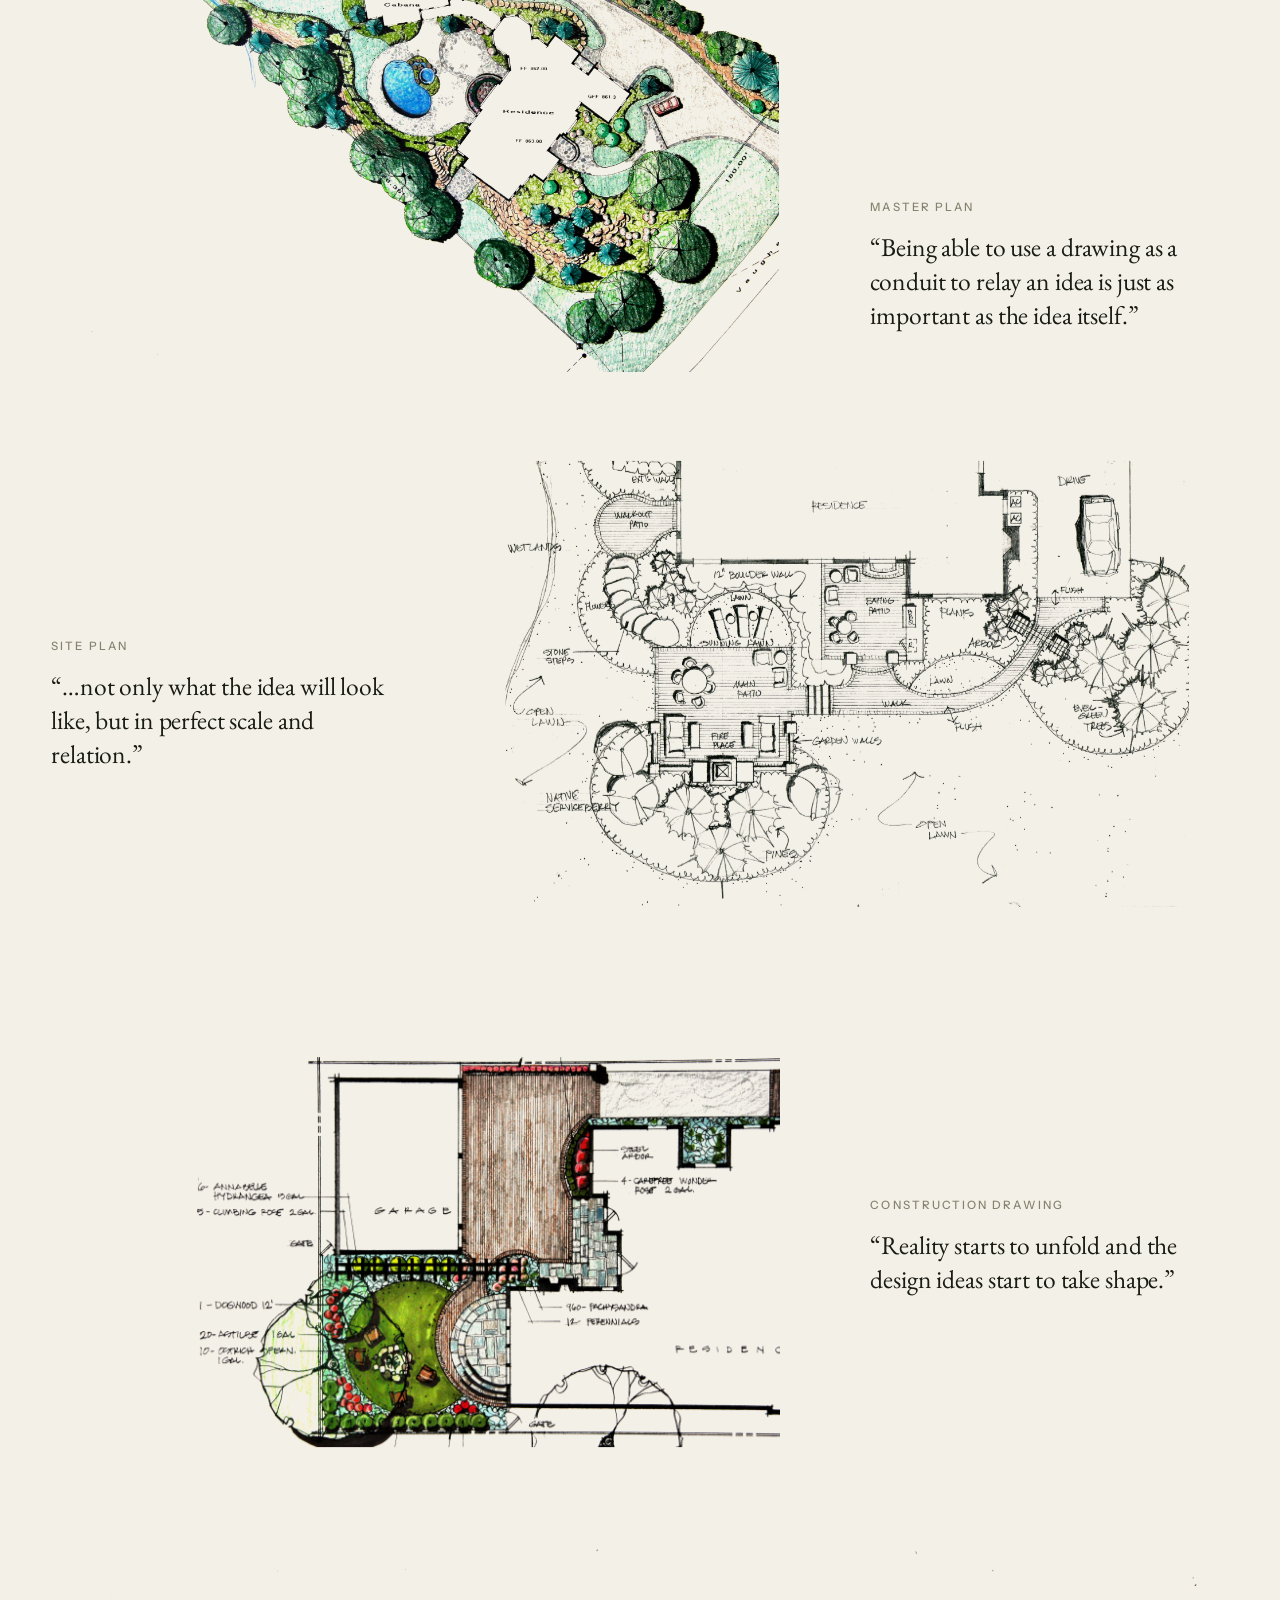
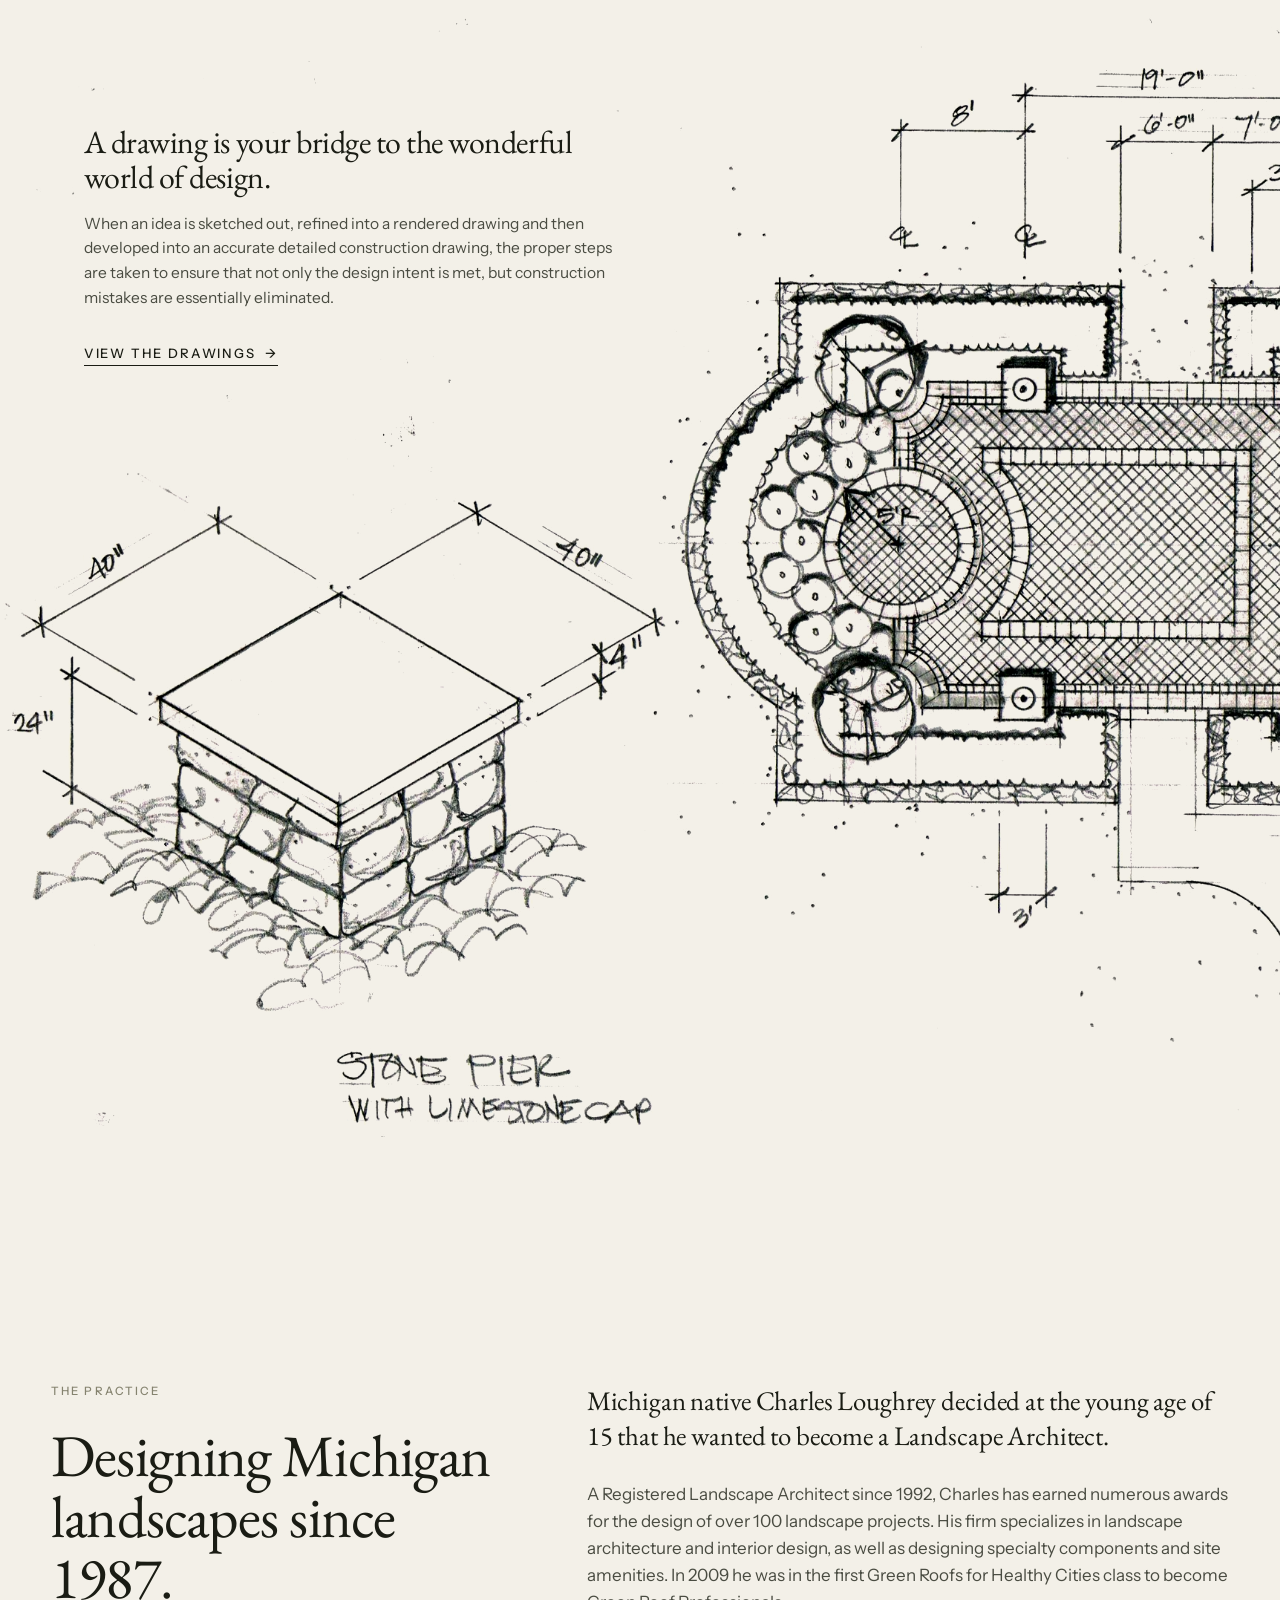
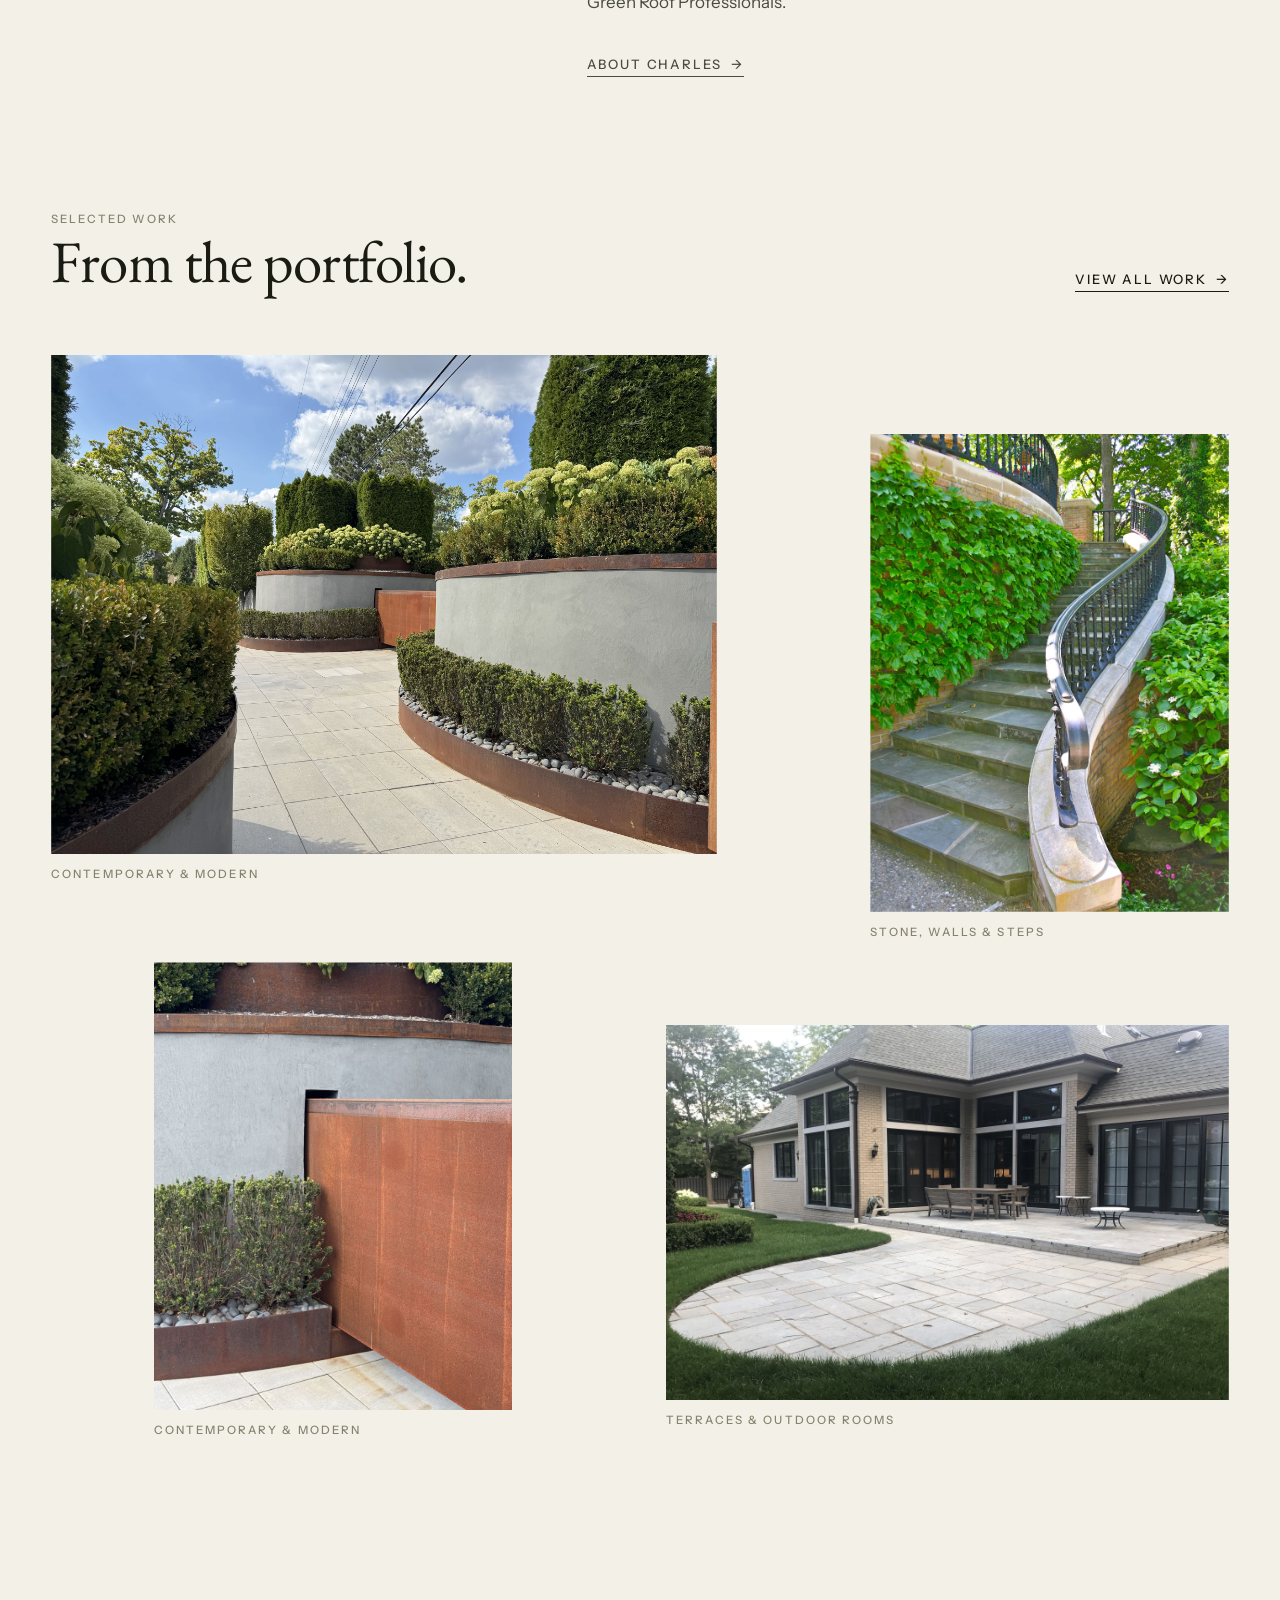
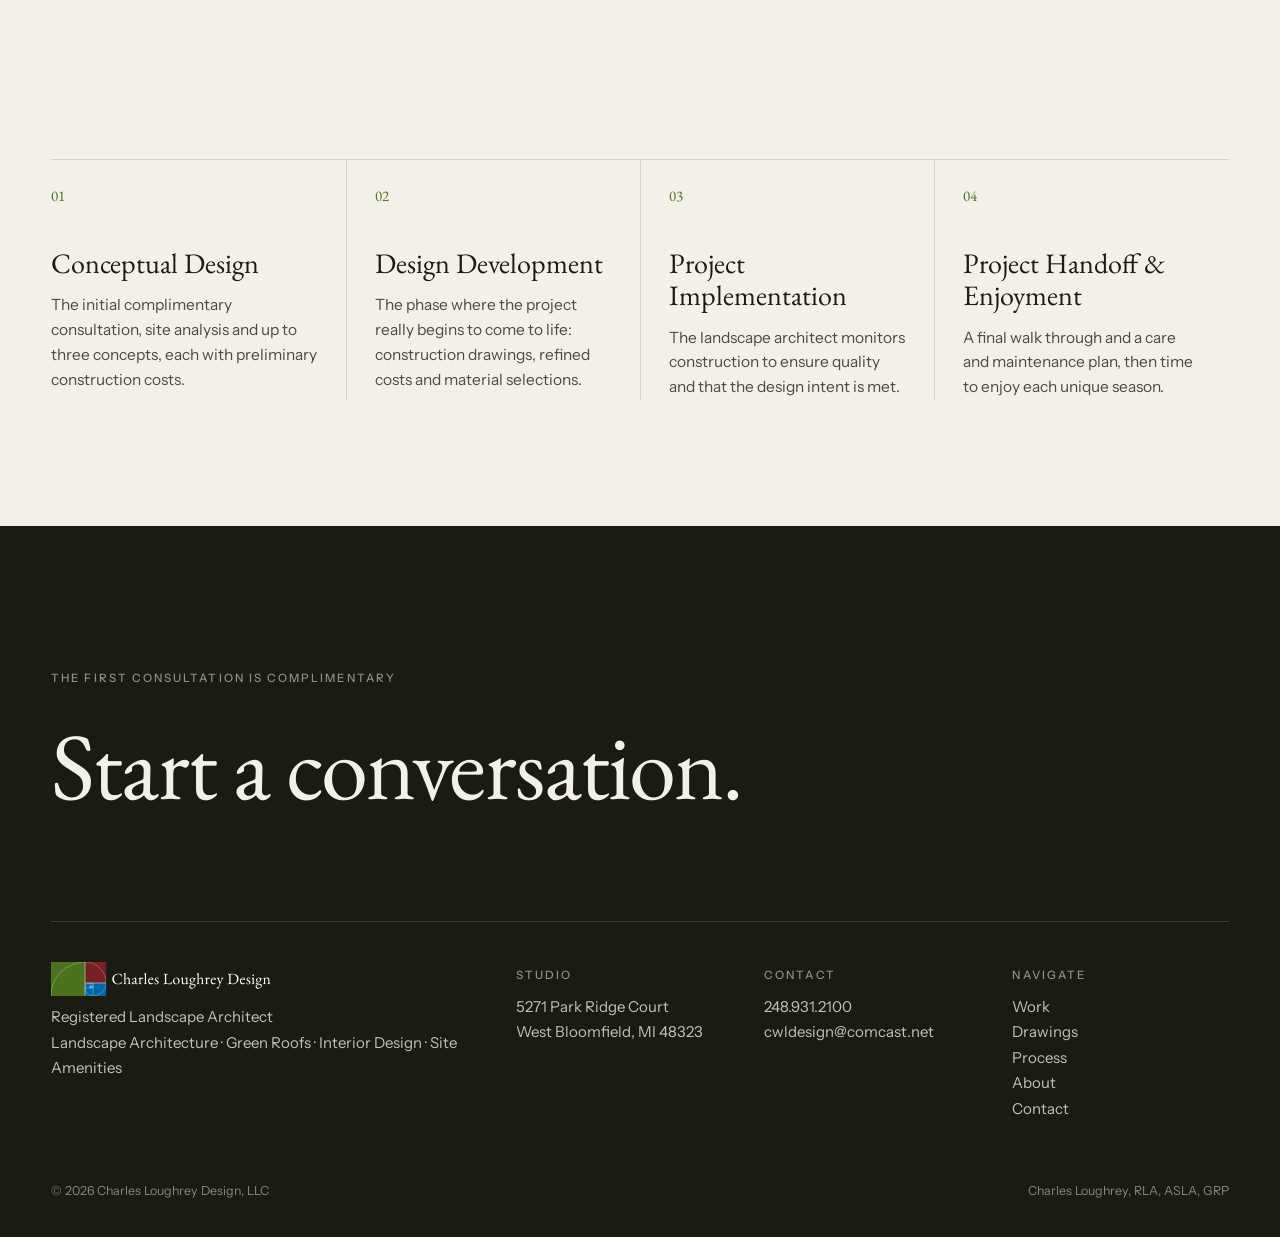
==== commit 805bda55: "Client feedback: 'Life of Design' title, spiral photo reveal instead of rapid fire, longer and quick" ====
--- a/index.html
+++ b/index.html
@@ -17,7 +17,7 @@
 <link rel="preconnect" href="https://fonts.googleapis.com">
 <link rel="preconnect" href="https://fonts.gstatic.com" crossorigin>
 <link href="https://fonts.googleapis.com/css2?family=EB+Garamond:ital,wght@0,400;0,500;1,400&family=Instrument+Sans:wght@400;500;600&display=swap" rel="stylesheet">
-<link rel="stylesheet" href="assets/css/site.css?v=4e0f5ec4">
+<link rel="stylesheet" href="assets/css/site.css?v=1aa332a3">
 <script type="application/ld+json">{"@context": "https://schema.org", "@type": "ProfessionalService", "name": "Charles Loughrey Design, LLC", "description": "Registered Landscape Architect in West Bloomfield, Michigan.", "url": "https://charlesloughreydesign.com/", "telephone": "248.931.2100", "email": "cwldesign@comcast.net", "logo": "https://charlesloughreydesign.com/assets/logo/cld-logo.svg", "address": {"@type": "PostalAddress", "streetAddress": "5271 Park Ridge Court", "addressLocality": "West Bloomfield", "addressRegion": "MI", "postalCode": "48323", "addressCountry": "US"}, "founder": {"@type": "Person", "name": "Charles W. Loughrey", "jobTitle": "Registered Landscape Architect"}, "areaServed": "Oakland County, Michigan"}</script>
 </head>
 <body>
@@ -40,10 +40,10 @@
 <main id="main">
 
 <section class="hero hero-fib" aria-label="Selected projects">
-  <div class="fib" data-photos='[{&quot;t&quot;: &quot;assets/thumbs/akey.jpg&quot;, &quot;m&quot;: &quot;assets/hero/akey-1280.jpg&quot;, &quot;l&quot;: &quot;assets/hero/akey-2400.jpg&quot;, &quot;f&quot;: &quot;assets/hero/akey-flash.jpg&quot;, &quot;s&quot;: &quot;akey&quot;, &quot;a&quot;: &quot;Contemporary &amp; Modern&quot;}, {&quot;t&quot;: &quot;assets/thumbs/cld-3.jpg&quot;, &quot;m&quot;: &quot;assets/hero/cld-3-1280.jpg&quot;, &quot;l&quot;: &quot;assets/hero/cld-3-2400.jpg&quot;, &quot;f&quot;: &quot;assets/hero/cld-3-flash.jpg&quot;, &quot;s&quot;: &quot;cld-3&quot;, &quot;a&quot;: &quot;Contemporary &amp; Modern&quot;}, {&quot;t&quot;: &quot;assets/thumbs/img-6326.jpg&quot;, &quot;m&quot;: &quot;assets/hero/img-6326-1280.jpg&quot;, &quot;l&quot;: &quot;assets/hero/img-6326-2400.jpg&quot;, &quot;f&quot;: &quot;assets/hero/img-6326-flash.jpg&quot;, &quot;s&quot;: &quot;img-6326&quot;, &quot;a&quot;: &quot;Contemporary &amp; Modern&quot;}, {&quot;t&quot;: &quot;assets/thumbs/img-6330.jpg&quot;, &quot;m&quot;: &quot;assets/hero/img-6330-1280.jpg&quot;, &quot;l&quot;: &quot;assets/hero/img-6330-2400.jpg&quot;, &quot;f&quot;: &quot;assets/hero/img-6330-flash.jpg&quot;, &quot;s&quot;: &quot;img-6330&quot;, &quot;a&quot;: &quot;Contemporary &amp; Modern&quot;}, {&quot;t&quot;: &quot;assets/thumbs/img-6385-2.jpg&quot;, &quot;m&quot;: &quot;assets/hero/img-6385-2-1280.jpg&quot;, &quot;l&quot;: &quot;assets/hero/img-6385-2-2400.jpg&quot;, &quot;f&quot;: &quot;assets/hero/img-6385-2-flash.jpg&quot;, &quot;s&quot;: &quot;img-6385-2&quot;, &quot;a&quot;: &quot;Contemporary &amp; Modern&quot;}, {&quot;t&quot;: &quot;assets/thumbs/img-6387.jpg&quot;, &quot;m&quot;: &quot;assets/hero/img-6387-1280.jpg&quot;, &quot;l&quot;: &quot;assets/hero/img-6387-2400.jpg&quot;, &quot;f&quot;: &quot;assets/hero/img-6387-flash.jpg&quot;, &quot;s&quot;: &quot;img-6387&quot;, &quot;a&quot;: &quot;Contemporary &amp; Modern&quot;}, {&quot;t&quot;: &quot;assets/thumbs/cld-12.jpg&quot;, &quot;m&quot;: &quot;assets/hero/cld-12-1280.jpg&quot;, &quot;l&quot;: &quot;assets/hero/cld-12-2400.jpg&quot;, &quot;f&quot;: &quot;assets/hero/cld-12-flash.jpg&quot;, &quot;s&quot;: &quot;cld-12&quot;, &quot;a&quot;: &quot;Estate Frontages &amp; Entries&quot;}, {&quot;t&quot;: &quot;assets/thumbs/cld-28.jpg&quot;, &quot;m&quot;: &quot;assets/hero/cld-28-1280.jpg&quot;, &quot;l&quot;: &quot;assets/hero/cld-28-2400.jpg&quot;, &quot;f&quot;: &quot;assets/hero/cld-28-flash.jpg&quot;, &quot;s&quot;: &quot;cld-28&quot;, &quot;a&quot;: &quot;Estate Frontages &amp; Entries&quot;}, {&quot;t&quot;: &quot;assets/thumbs/cld-29.jpg&quot;, &quot;m&quot;: &quot;assets/hero/cld-29-1280.jpg&quot;, &quot;l&quot;: &quot;assets/hero/cld-29-2400.jpg&quot;, &quot;f&quot;: &quot;assets/hero/cld-29-flash.jpg&quot;, &quot;s&quot;: &quot;cld-29&quot;, &quot;a&quot;: &quot;Estate Frontages &amp; Entries&quot;}, {&quot;t&quot;: &quot;assets/thumbs/cld-34.jpg&quot;, &quot;m&quot;: &quot;assets/hero/cld-34-1280.jpg&quot;, &quot;l&quot;: &quot;assets/hero/cld-34-2400.jpg&quot;, &quot;f&quot;: &quot;assets/hero/cld-34-flash.jpg&quot;, &quot;s&quot;: &quot;cld-34&quot;, &quot;a&quot;: &quot;Estate Frontages &amp; Entries&quot;}, {&quot;t&quot;: &quot;assets/thumbs/cld-30.jpg&quot;, &quot;m&quot;: &quot;assets/hero/cld-30-1280.jpg&quot;, &quot;l&quot;: &quot;assets/hero/cld-30-2400.jpg&quot;, &quot;f&quot;: &quot;assets/hero/cld-30-flash.jpg&quot;, &quot;s&quot;: &quot;cld-30&quot;, &quot;a&quot;: &quot;Estate Frontages &amp; Entries&quot;}, {&quot;t&quot;: &quot;assets/thumbs/cld-8.jpg&quot;, &quot;m&quot;: &quot;assets/hero/cld-8-1280.jpg&quot;, &quot;l&quot;: &quot;assets/hero/cld-8-2400.jpg&quot;, &quot;f&quot;: &quot;assets/hero/cld-8-flash.jpg&quot;, &quot;s&quot;: &quot;cld-8&quot;, &quot;a&quot;: &quot;Estate Frontages &amp; Entries&quot;}, {&quot;t&quot;: &quot;assets/thumbs/canon-offload-9-10-2010-181.jpg&quot;, &quot;m&quot;: &quot;assets/hero/canon-offload-9-10-2010-181-1280.jpg&quot;, &quot;l&quot;: &quot;assets/hero/canon-offload-9-10-2010-181-2400.jpg&quot;, &quot;f&quot;: &quot;assets/hero/canon-offload-9-10-2010-181-flash.jpg&quot;, &quot;s&quot;: &quot;canon-offload-9-10-2010-181&quot;, &quot;a&quot;: &quot;Estate Frontages &amp; Entries&quot;}, {&quot;t&quot;: &quot;assets/thumbs/canon-offload-9-10-2010-187.jpg&quot;, &quot;m&quot;: &quot;assets/hero/canon-offload-9-10-2010-187-1280.jpg&quot;, &quot;l&quot;: &quot;assets/hero/canon-offload-9-10-2010-187-2400.jpg&quot;, &quot;f&quot;: &quot;assets/hero/canon-offload-9-10-2010-187-flash.jpg&quot;, &quot;s&quot;: &quot;canon-offload-9-10-2010-187&quot;, &quot;a&quot;: &quot;Estate Frontages &amp; Entries&quot;}, {&quot;t&quot;: &quot;assets/thumbs/canon-offload-9-10-2010-182.jpg&quot;, &quot;m&quot;: &quot;assets/hero/canon-offload-9-10-2010-182-1280.jpg&quot;, &quot;l&quot;: &quot;assets/hero/canon-offload-9-10-2010-182-2400.jpg&quot;, &quot;f&quot;: &quot;assets/hero/canon-offload-9-10-2010-182-flash.jpg&quot;, &quot;s&quot;: &quot;canon-offload-9-10-2010-182&quot;, &quot;a&quot;: &quot;Estate Frontages &amp; Entries&quot;}, {&quot;t&quot;: &quot;assets/thumbs/img-9479.jpg&quot;, &quot;m&quot;: &quot;assets/hero/img-9479-1280.jpg&quot;, &quot;l&quot;: &quot;assets/hero/img-9479-2400.jpg&quot;, &quot;f&quot;: &quot;assets/hero/img-9479-flash.jpg&quot;, &quot;s&quot;: &quot;img-9479&quot;, &quot;a&quot;: &quot;Estate Frontages &amp; Entries&quot;}, {&quot;t&quot;: &quot;assets/thumbs/cld-17.jpg&quot;, &quot;m&quot;: &quot;assets/hero/cld-17-1280.jpg&quot;, &quot;l&quot;: &quot;assets/hero/cld-17-2400.jpg&quot;, &quot;f&quot;: &quot;assets/hero/cld-17-flash.jpg&quot;, &quot;s&quot;: &quot;cld-17&quot;, &quot;a&quot;: &quot;Entry Drives &amp; Motor Courts&quot;}, {&quot;t&quot;: &quot;assets/thumbs/img-1457.jpg&quot;, &quot;m&quot;: &quot;assets/hero/img-1457-1280.jpg&quot;, &quot;l&quot;: &quot;assets/hero/img-1457-2400.jpg&quot;, &quot;f&quot;: &quot;assets/hero/img-1457-flash.jpg&quot;, &quot;s&quot;: &quot;img-1457&quot;, &quot;a&quot;: &quot;Entry Drives &amp; Motor Courts&quot;}, {&quot;t&quot;: &quot;assets/thumbs/cld-13.jpg&quot;, &quot;m&quot;: &quot;assets/hero/cld-13-1280.jpg&quot;, &quot;l&quot;: &quot;assets/hero/cld-13-2400.jpg&quot;, &quot;f&quot;: &quot;assets/hero/cld-13-flash.jpg&quot;, &quot;s&quot;: &quot;cld-13&quot;, &quot;a&quot;: &quot;Terraces &amp; Outdoor Rooms&quot;}, {&quot;t&quot;: &quot;assets/thumbs/cld-10.jpg&quot;, &quot;m&quot;: &quot;assets/hero/cld-10-1280.jpg&quot;, &quot;l&quot;: &quot;assets/hero/cld-10-2400.jpg&quot;, &quot;f&quot;: &quot;assets/hero/cld-10-flash.jpg&quot;, &quot;s&quot;: &quot;cld-10&quot;, &quot;a&quot;: &quot;Terraces &amp; Outdoor Rooms&quot;}, {&quot;t&quot;: &quot;assets/thumbs/cld-9.jpg&quot;, &quot;m&quot;: &quot;assets/hero/cld-9-1280.jpg&quot;, &quot;l&quot;: &quot;assets/hero/cld-9-2400.jpg&quot;, &quot;f&quot;: &quot;assets/hero/cld-9-flash.jpg&quot;, &quot;s&quot;: &quot;cld-9&quot;, &quot;a&quot;: &quot;Terraces &amp; Outdoor Rooms&quot;}, {&quot;t&quot;: &quot;assets/thumbs/img-4889.jpg&quot;, &quot;m&quot;: &quot;assets/hero/img-4889-1280.jpg&quot;, &quot;l&quot;: &quot;assets/hero/img-4889-2400.jpg&quot;, &quot;f&quot;: &quot;assets/hero/img-4889-flash.jpg&quot;, &quot;s&quot;: &quot;img-4889&quot;, &quot;a&quot;: &quot;Terraces &amp; Outdoor Rooms&quot;}, {&quot;t&quot;: &quot;assets/thumbs/cld-45.jpg&quot;, &quot;m&quot;: &quot;assets/hero/cld-45-1280.jpg&quot;, &quot;l&quot;: &quot;assets/hero/cld-45-2400.jpg&quot;, &quot;f&quot;: &quot;assets/hero/cld-45-flash.jpg&quot;, &quot;s&quot;: &quot;cld-45&quot;, &quot;a&quot;: &quot;Pools &amp; Waterfront&quot;}, {&quot;t&quot;: &quot;assets/thumbs/denomme-11.jpg&quot;, &quot;m&quot;: &quot;assets/hero/denomme-11-1280.jpg&quot;, &quot;l&quot;: &quot;assets/hero/denomme-11-2400.jpg&quot;, &quot;f&quot;: &quot;assets/hero/denomme-11-flash.jpg&quot;, &quot;s&quot;: &quot;denomme-11&quot;, &quot;a&quot;: &quot;Pools &amp; Waterfront&quot;}, {&quot;t&quot;: &quot;assets/thumbs/cld-11.jpg&quot;, &quot;m&quot;: &quot;assets/hero/cld-11-1280.jpg&quot;, &quot;l&quot;: &quot;assets/hero/cld-11-2400.jpg&quot;, &quot;f&quot;: &quot;assets/hero/cld-11-flash.jpg&quot;, &quot;s&quot;: &quot;cld-11&quot;, &quot;a&quot;: &quot;Pools &amp; Waterfront&quot;}, {&quot;t&quot;: &quot;assets/thumbs/cld-23.jpg&quot;, &quot;m&quot;: &quot;assets/hero/cld-23-1280.jpg&quot;, &quot;l&quot;: &quot;assets/hero/cld-23-2400.jpg&quot;, &quot;f&quot;: &quot;assets/hero/cld-23-flash.jpg&quot;, &quot;s&quot;: &quot;cld-23&quot;, &quot;a&quot;: &quot;Pools &amp; Waterfront&quot;}, {&quot;t&quot;: &quot;assets/thumbs/ccf09032012-00005.jpg&quot;, &quot;m&quot;: &quot;assets/hero/ccf09032012-00005-1280.jpg&quot;, &quot;l&quot;: &quot;assets/hero/ccf09032012-00005-2400.jpg&quot;, &quot;f&quot;: &quot;assets/hero/ccf09032012-00005-flash.jpg&quot;, &quot;s&quot;: &quot;ccf09032012-00005&quot;, &quot;a&quot;: &quot;Evening &amp; Lighting&quot;}, {&quot;t&quot;: &quot;assets/thumbs/ccf09032012-00008.jpg&quot;, &quot;m&quot;: &quot;assets/hero/ccf09032012-00008-1280.jpg&quot;, &quot;l&quot;: &quot;assets/hero/ccf09032012-00008-2400.jpg&quot;, &quot;f&quot;: &quot;assets/hero/ccf09032012-00008-flash.jpg&quot;, &quot;s&quot;: &quot;ccf09032012-00008&quot;, &quot;a&quot;: &quot;Evening &amp; Lighting&quot;}, {&quot;t&quot;: &quot;assets/thumbs/ccf09032012-00006.jpg&quot;, &quot;m&quot;: &quot;assets/hero/ccf09032012-00006-1280.jpg&quot;, &quot;l&quot;: &quot;assets/hero/ccf09032012-00006-2400.jpg&quot;, &quot;f&quot;: &quot;assets/hero/ccf09032012-00006-flash.jpg&quot;, &quot;s&quot;: &quot;ccf09032012-00006&quot;, &quot;a&quot;: &quot;Evening &amp; Lighting&quot;}, {&quot;t&quot;: &quot;assets/thumbs/cld-27.jpg&quot;, &quot;m&quot;: &quot;assets/hero/cld-27-1280.jpg&quot;, &quot;l&quot;: &quot;assets/hero/cld-27-2400.jpg&quot;, &quot;f&quot;: &quot;assets/hero/cld-27-flash.jpg&quot;, &quot;s&quot;: &quot;cld-27&quot;, &quot;a&quot;: &quot;Stone, Walls &amp; Steps&quot;}, {&quot;t&quot;: &quot;assets/thumbs/img-0748.jpg&quot;, &quot;m&quot;: &quot;assets/hero/img-0748-1280.jpg&quot;, &quot;l&quot;: &quot;assets/hero/img-0748-2400.jpg&quot;, &quot;f&quot;: &quot;assets/hero/img-0748-flash.jpg&quot;, &quot;s&quot;: &quot;img-0748&quot;, &quot;a&quot;: &quot;Stone, Walls &amp; Steps&quot;}, {&quot;t&quot;: &quot;assets/thumbs/devine-6.jpg&quot;, &quot;m&quot;: &quot;assets/hero/devine-6-1280.jpg&quot;, &quot;l&quot;: &quot;assets/hero/devine-6-2400.jpg&quot;, &quot;f&quot;: &quot;assets/hero/devine-6-flash.jpg&quot;, &quot;s&quot;: &quot;devine-6&quot;, &quot;a&quot;: &quot;Stone, Walls &amp; Steps&quot;}, {&quot;t&quot;: &quot;assets/thumbs/img-9494.jpg&quot;, &quot;m&quot;: &quot;assets/hero/img-9494-1280.jpg&quot;, &quot;l&quot;: &quot;assets/hero/img-9494-2400.jpg&quot;, &quot;f&quot;: &quot;assets/hero/img-9494-flash.jpg&quot;, &quot;s&quot;: &quot;img-9494&quot;, &quot;a&quot;: &quot;Plantings &amp; Seasons&quot;}, {&quot;t&quot;: &quot;assets/drawings/sm/img_0481.jpg&quot;, &quot;m&quot;: &quot;assets/drawings/sm/img_0481.jpg&quot;, &quot;f&quot;: &quot;assets/drawings/sm/img_0481.jpg&quot;, &quot;l&quot;: &quot;assets/drawings/img_0481.jpg&quot;, &quot;s&quot;: &quot;d-img_0481&quot;, &quot;a&quot;: &quot;Drawing by Charles Loughrey&quot;, &quot;d&quot;: 1}, {&quot;t&quot;: &quot;assets/drawings/sm/img_0496.jpg&quot;, &quot;m&quot;: &quot;assets/drawings/sm/img_0496.jpg&quot;, &quot;f&quot;: &quot;assets/drawings/sm/img_0496.jpg&quot;, &quot;l&quot;: &quot;assets/drawings/img_0496.jpg&quot;, &quot;s&quot;: &quot;d-img_0496&quot;, &quot;a&quot;: &quot;Drawing by Charles Loughrey&quot;, &quot;d&quot;: 1}, {&quot;t&quot;: &quot;assets/drawings/sm/img_0480.jpg&quot;, &quot;m&quot;: &quot;assets/drawings/sm/img_0480.jpg&quot;, &quot;f&quot;: &quot;assets/drawings/sm/img_0480.jpg&quot;, &quot;l&quot;: &quot;assets/drawings/img_0480.jpg&quot;, &quot;s&quot;: &quot;d-img_0480&quot;, &quot;a&quot;: &quot;Drawing by Charles Loughrey&quot;, &quot;d&quot;: 1}, {&quot;t&quot;: &quot;assets/drawings/sm/img_0482.jpg&quot;, &quot;m&quot;: &quot;assets/drawings/sm/img_0482.jpg&quot;, &quot;f&quot;: &quot;assets/drawings/sm/img_0482.jpg&quot;, &quot;l&quot;: &quot;assets/drawings/img_0482.jpg&quot;, &quot;s&quot;: &quot;d-img_0482&quot;, &quot;a&quot;: &quot;Drawing by Charles Loughrey&quot;, &quot;d&quot;: 1}, {&quot;t&quot;: &quot;assets/drawings/sm/img_0501.jpg&quot;, &quot;m&quot;: &quot;assets/drawings/sm/img_0501.jpg&quot;, &quot;f&quot;: &quot;assets/drawings/sm/img_0501.jpg&quot;, &quot;l&quot;: &quot;assets/drawings/img_0501.jpg&quot;, &quot;s&quot;: &quot;d-img_0501&quot;, &quot;a&quot;: &quot;Drawing by Charles Loughrey&quot;, &quot;d&quot;: 1}, {&quot;t&quot;: &quot;assets/drawings/sm/img_0555.jpg&quot;, &quot;m&quot;: &quot;assets/drawings/sm/img_0555.jpg&quot;, &quot;f&quot;: &quot;assets/drawings/sm/img_0555.jpg&quot;, &quot;l&quot;: &quot;assets/drawings/img_0555.jpg&quot;, &quot;s&quot;: &quot;d-img_0555&quot;, &quot;a&quot;: &quot;Drawing by Charles Loughrey&quot;, &quot;d&quot;: 1}, {&quot;t&quot;: &quot;assets/drawings/sm/deledda.jpg&quot;, &quot;m&quot;: &quot;assets/drawings/sm/deledda.jpg&quot;, &quot;f&quot;: &quot;assets/drawings/sm/deledda.jpg&quot;, &quot;l&quot;: &quot;assets/drawings/deledda.jpg&quot;, &quot;s&quot;: &quot;d-deledda&quot;, &quot;a&quot;: &quot;Drawing by Charles Loughrey&quot;, &quot;d&quot;: 1}]' data-entry="cld-45 cld-29 cld-17 cld-27 img-1457 cld-34 cld-13 img-9494" data-burst="cld-29 d-img_0481 ccf09032012-00006 cld-17 d-img_0496 img-1457 cld-13 d-img_0480 canon-offload-9-10-2010-181 img-6326 d-img_0555 cld-11 cld-12 d-deledda img-9479 cld-30 d-img_0482 img-4889" data-land="ccf09032012-00005" data-montage="cld-29 ccf09032012-00006 d-img_0481 cld-45 img-1457 d-img_0496 cld-17 cld-13 d-img_0480 canon-offload-9-10-2010-181 img-6326 d-deledda cld-11 canon-offload-9-10-2010-182 d-img_0501 cld-12 img-9479 d-img_0555 cld-30 img-4889 d-img_0482 img-9494"></div>
+  <div class="fib" data-photos='[{&quot;t&quot;: &quot;assets/thumbs/akey.jpg&quot;, &quot;m&quot;: &quot;assets/hero/akey-1280.jpg&quot;, &quot;l&quot;: &quot;assets/hero/akey-2400.jpg&quot;, &quot;f&quot;: &quot;assets/hero/akey-flash.jpg&quot;, &quot;s&quot;: &quot;akey&quot;, &quot;a&quot;: &quot;Contemporary &amp; Modern&quot;}, {&quot;t&quot;: &quot;assets/thumbs/cld-3.jpg&quot;, &quot;m&quot;: &quot;assets/hero/cld-3-1280.jpg&quot;, &quot;l&quot;: &quot;assets/hero/cld-3-2400.jpg&quot;, &quot;f&quot;: &quot;assets/hero/cld-3-flash.jpg&quot;, &quot;s&quot;: &quot;cld-3&quot;, &quot;a&quot;: &quot;Contemporary &amp; Modern&quot;}, {&quot;t&quot;: &quot;assets/thumbs/img-6326.jpg&quot;, &quot;m&quot;: &quot;assets/hero/img-6326-1280.jpg&quot;, &quot;l&quot;: &quot;assets/hero/img-6326-2400.jpg&quot;, &quot;f&quot;: &quot;assets/hero/img-6326-flash.jpg&quot;, &quot;s&quot;: &quot;img-6326&quot;, &quot;a&quot;: &quot;Contemporary &amp; Modern&quot;}, {&quot;t&quot;: &quot;assets/thumbs/img-6330.jpg&quot;, &quot;m&quot;: &quot;assets/hero/img-6330-1280.jpg&quot;, &quot;l&quot;: &quot;assets/hero/img-6330-2400.jpg&quot;, &quot;f&quot;: &quot;assets/hero/img-6330-flash.jpg&quot;, &quot;s&quot;: &quot;img-6330&quot;, &quot;a&quot;: &quot;Contemporary &amp; Modern&quot;}, {&quot;t&quot;: &quot;assets/thumbs/img-6385-2.jpg&quot;, &quot;m&quot;: &quot;assets/hero/img-6385-2-1280.jpg&quot;, &quot;l&quot;: &quot;assets/hero/img-6385-2-2400.jpg&quot;, &quot;f&quot;: &quot;assets/hero/img-6385-2-flash.jpg&quot;, &quot;s&quot;: &quot;img-6385-2&quot;, &quot;a&quot;: &quot;Contemporary &amp; Modern&quot;}, {&quot;t&quot;: &quot;assets/thumbs/img-6387.jpg&quot;, &quot;m&quot;: &quot;assets/hero/img-6387-1280.jpg&quot;, &quot;l&quot;: &quot;assets/hero/img-6387-2400.jpg&quot;, &quot;f&quot;: &quot;assets/hero/img-6387-flash.jpg&quot;, &quot;s&quot;: &quot;img-6387&quot;, &quot;a&quot;: &quot;Contemporary &amp; Modern&quot;}, {&quot;t&quot;: &quot;assets/thumbs/cld-12.jpg&quot;, &quot;m&quot;: &quot;assets/hero/cld-12-1280.jpg&quot;, &quot;l&quot;: &quot;assets/hero/cld-12-2400.jpg&quot;, &quot;f&quot;: &quot;assets/hero/cld-12-flash.jpg&quot;, &quot;s&quot;: &quot;cld-12&quot;, &quot;a&quot;: &quot;Estate Frontages &amp; Entries&quot;}, {&quot;t&quot;: &quot;assets/thumbs/cld-28.jpg&quot;, &quot;m&quot;: &quot;assets/hero/cld-28-1280.jpg&quot;, &quot;l&quot;: &quot;assets/hero/cld-28-2400.jpg&quot;, &quot;f&quot;: &quot;assets/hero/cld-28-flash.jpg&quot;, &quot;s&quot;: &quot;cld-28&quot;, &quot;a&quot;: &quot;Estate Frontages &amp; Entries&quot;}, {&quot;t&quot;: &quot;assets/thumbs/cld-29.jpg&quot;, &quot;m&quot;: &quot;assets/hero/cld-29-1280.jpg&quot;, &quot;l&quot;: &quot;assets/hero/cld-29-2400.jpg&quot;, &quot;f&quot;: &quot;assets/hero/cld-29-flash.jpg&quot;, &quot;s&quot;: &quot;cld-29&quot;, &quot;a&quot;: &quot;Estate Frontages &amp; Entries&quot;}, {&quot;t&quot;: &quot;assets/thumbs/cld-34.jpg&quot;, &quot;m&quot;: &quot;assets/hero/cld-34-1280.jpg&quot;, &quot;l&quot;: &quot;assets/hero/cld-34-2400.jpg&quot;, &quot;f&quot;: &quot;assets/hero/cld-34-flash.jpg&quot;, &quot;s&quot;: &quot;cld-34&quot;, &quot;a&quot;: &quot;Estate Frontages &amp; Entries&quot;}, {&quot;t&quot;: &quot;assets/thumbs/cld-30.jpg&quot;, &quot;m&quot;: &quot;assets/hero/cld-30-1280.jpg&quot;, &quot;l&quot;: &quot;assets/hero/cld-30-2400.jpg&quot;, &quot;f&quot;: &quot;assets/hero/cld-30-flash.jpg&quot;, &quot;s&quot;: &quot;cld-30&quot;, &quot;a&quot;: &quot;Estate Frontages &amp; Entries&quot;}, {&quot;t&quot;: &quot;assets/thumbs/cld-8.jpg&quot;, &quot;m&quot;: &quot;assets/hero/cld-8-1280.jpg&quot;, &quot;l&quot;: &quot;assets/hero/cld-8-2400.jpg&quot;, &quot;f&quot;: &quot;assets/hero/cld-8-flash.jpg&quot;, &quot;s&quot;: &quot;cld-8&quot;, &quot;a&quot;: &quot;Estate Frontages &amp; Entries&quot;}, {&quot;t&quot;: &quot;assets/thumbs/canon-offload-9-10-2010-181.jpg&quot;, &quot;m&quot;: &quot;assets/hero/canon-offload-9-10-2010-181-1280.jpg&quot;, &quot;l&quot;: &quot;assets/hero/canon-offload-9-10-2010-181-2400.jpg&quot;, &quot;f&quot;: &quot;assets/hero/canon-offload-9-10-2010-181-flash.jpg&quot;, &quot;s&quot;: &quot;canon-offload-9-10-2010-181&quot;, &quot;a&quot;: &quot;Estate Frontages &amp; Entries&quot;}, {&quot;t&quot;: &quot;assets/thumbs/canon-offload-9-10-2010-187.jpg&quot;, &quot;m&quot;: &quot;assets/hero/canon-offload-9-10-2010-187-1280.jpg&quot;, &quot;l&quot;: &quot;assets/hero/canon-offload-9-10-2010-187-2400.jpg&quot;, &quot;f&quot;: &quot;assets/hero/canon-offload-9-10-2010-187-flash.jpg&quot;, &quot;s&quot;: &quot;canon-offload-9-10-2010-187&quot;, &quot;a&quot;: &quot;Estate Frontages &amp; Entries&quot;}, {&quot;t&quot;: &quot;assets/thumbs/canon-offload-9-10-2010-182.jpg&quot;, &quot;m&quot;: &quot;assets/hero/canon-offload-9-10-2010-182-1280.jpg&quot;, &quot;l&quot;: &quot;assets/hero/canon-offload-9-10-2010-182-2400.jpg&quot;, &quot;f&quot;: &quot;assets/hero/canon-offload-9-10-2010-182-flash.jpg&quot;, &quot;s&quot;: &quot;canon-offload-9-10-2010-182&quot;, &quot;a&quot;: &quot;Estate Frontages &amp; Entries&quot;}, {&quot;t&quot;: &quot;assets/thumbs/img-9479.jpg&quot;, &quot;m&quot;: &quot;assets/hero/img-9479-1280.jpg&quot;, &quot;l&quot;: &quot;assets/hero/img-9479-2400.jpg&quot;, &quot;f&quot;: &quot;assets/hero/img-9479-flash.jpg&quot;, &quot;s&quot;: &quot;img-9479&quot;, &quot;a&quot;: &quot;Estate Frontages &amp; Entries&quot;}, {&quot;t&quot;: &quot;assets/thumbs/cld-17.jpg&quot;, &quot;m&quot;: &quot;assets/hero/cld-17-1280.jpg&quot;, &quot;l&quot;: &quot;assets/hero/cld-17-2400.jpg&quot;, &quot;f&quot;: &quot;assets/hero/cld-17-flash.jpg&quot;, &quot;s&quot;: &quot;cld-17&quot;, &quot;a&quot;: &quot;Entry Drives &amp; Motor Courts&quot;}, {&quot;t&quot;: &quot;assets/thumbs/img-1457.jpg&quot;, &quot;m&quot;: &quot;assets/hero/img-1457-1280.jpg&quot;, &quot;l&quot;: &quot;assets/hero/img-1457-2400.jpg&quot;, &quot;f&quot;: &quot;assets/hero/img-1457-flash.jpg&quot;, &quot;s&quot;: &quot;img-1457&quot;, &quot;a&quot;: &quot;Entry Drives &amp; Motor Courts&quot;}, {&quot;t&quot;: &quot;assets/thumbs/cld-13.jpg&quot;, &quot;m&quot;: &quot;assets/hero/cld-13-1280.jpg&quot;, &quot;l&quot;: &quot;assets/hero/cld-13-2400.jpg&quot;, &quot;f&quot;: &quot;assets/hero/cld-13-flash.jpg&quot;, &quot;s&quot;: &quot;cld-13&quot;, &quot;a&quot;: &quot;Terraces &amp; Outdoor Rooms&quot;}, {&quot;t&quot;: &quot;assets/thumbs/cld-10.jpg&quot;, &quot;m&quot;: &quot;assets/hero/cld-10-1280.jpg&quot;, &quot;l&quot;: &quot;assets/hero/cld-10-2400.jpg&quot;, &quot;f&quot;: &quot;assets/hero/cld-10-flash.jpg&quot;, &quot;s&quot;: &quot;cld-10&quot;, &quot;a&quot;: &quot;Terraces &amp; Outdoor Rooms&quot;}, {&quot;t&quot;: &quot;assets/thumbs/cld-9.jpg&quot;, &quot;m&quot;: &quot;assets/hero/cld-9-1280.jpg&quot;, &quot;l&quot;: &quot;assets/hero/cld-9-2400.jpg&quot;, &quot;f&quot;: &quot;assets/hero/cld-9-flash.jpg&quot;, &quot;s&quot;: &quot;cld-9&quot;, &quot;a&quot;: &quot;Terraces &amp; Outdoor Rooms&quot;}, {&quot;t&quot;: &quot;assets/thumbs/img-4889.jpg&quot;, &quot;m&quot;: &quot;assets/hero/img-4889-1280.jpg&quot;, &quot;l&quot;: &quot;assets/hero/img-4889-2400.jpg&quot;, &quot;f&quot;: &quot;assets/hero/img-4889-flash.jpg&quot;, &quot;s&quot;: &quot;img-4889&quot;, &quot;a&quot;: &quot;Terraces &amp; Outdoor Rooms&quot;}, {&quot;t&quot;: &quot;assets/thumbs/cld-45.jpg&quot;, &quot;m&quot;: &quot;assets/hero/cld-45-1280.jpg&quot;, &quot;l&quot;: &quot;assets/hero/cld-45-2400.jpg&quot;, &quot;f&quot;: &quot;assets/hero/cld-45-flash.jpg&quot;, &quot;s&quot;: &quot;cld-45&quot;, &quot;a&quot;: &quot;Pools &amp; Waterfront&quot;}, {&quot;t&quot;: &quot;assets/thumbs/denomme-11.jpg&quot;, &quot;m&quot;: &quot;assets/hero/denomme-11-1280.jpg&quot;, &quot;l&quot;: &quot;assets/hero/denomme-11-2400.jpg&quot;, &quot;f&quot;: &quot;assets/hero/denomme-11-flash.jpg&quot;, &quot;s&quot;: &quot;denomme-11&quot;, &quot;a&quot;: &quot;Pools &amp; Waterfront&quot;}, {&quot;t&quot;: &quot;assets/thumbs/cld-11.jpg&quot;, &quot;m&quot;: &quot;assets/hero/cld-11-1280.jpg&quot;, &quot;l&quot;: &quot;assets/hero/cld-11-2400.jpg&quot;, &quot;f&quot;: &quot;assets/hero/cld-11-flash.jpg&quot;, &quot;s&quot;: &quot;cld-11&quot;, &quot;a&quot;: &quot;Pools &amp; Waterfront&quot;}, {&quot;t&quot;: &quot;assets/thumbs/cld-23.jpg&quot;, &quot;m&quot;: &quot;assets/hero/cld-23-1280.jpg&quot;, &quot;l&quot;: &quot;assets/hero/cld-23-2400.jpg&quot;, &quot;f&quot;: &quot;assets/hero/cld-23-flash.jpg&quot;, &quot;s&quot;: &quot;cld-23&quot;, &quot;a&quot;: &quot;Pools &amp; Waterfront&quot;}, {&quot;t&quot;: &quot;assets/thumbs/ccf09032012-00005.jpg&quot;, &quot;m&quot;: &quot;assets/hero/ccf09032012-00005-1280.jpg&quot;, &quot;l&quot;: &quot;assets/hero/ccf09032012-00005-2400.jpg&quot;, &quot;f&quot;: &quot;assets/hero/ccf09032012-00005-flash.jpg&quot;, &quot;s&quot;: &quot;ccf09032012-00005&quot;, &quot;a&quot;: &quot;Evening &amp; Lighting&quot;}, {&quot;t&quot;: &quot;assets/thumbs/ccf09032012-00008.jpg&quot;, &quot;m&quot;: &quot;assets/hero/ccf09032012-00008-1280.jpg&quot;, &quot;l&quot;: &quot;assets/hero/ccf09032012-00008-2400.jpg&quot;, &quot;f&quot;: &quot;assets/hero/ccf09032012-00008-flash.jpg&quot;, &quot;s&quot;: &quot;ccf09032012-00008&quot;, &quot;a&quot;: &quot;Evening &amp; Lighting&quot;}, {&quot;t&quot;: &quot;assets/thumbs/ccf09032012-00006.jpg&quot;, &quot;m&quot;: &quot;assets/hero/ccf09032012-00006-1280.jpg&quot;, &quot;l&quot;: &quot;assets/hero/ccf09032012-00006-2400.jpg&quot;, &quot;f&quot;: &quot;assets/hero/ccf09032012-00006-flash.jpg&quot;, &quot;s&quot;: &quot;ccf09032012-00006&quot;, &quot;a&quot;: &quot;Evening &amp; Lighting&quot;}, {&quot;t&quot;: &quot;assets/thumbs/cld-27.jpg&quot;, &quot;m&quot;: &quot;assets/hero/cld-27-1280.jpg&quot;, &quot;l&quot;: &quot;assets/hero/cld-27-2400.jpg&quot;, &quot;f&quot;: &quot;assets/hero/cld-27-flash.jpg&quot;, &quot;s&quot;: &quot;cld-27&quot;, &quot;a&quot;: &quot;Stone, Walls &amp; Steps&quot;}, {&quot;t&quot;: &quot;assets/thumbs/img-0748.jpg&quot;, &quot;m&quot;: &quot;assets/hero/img-0748-1280.jpg&quot;, &quot;l&quot;: &quot;assets/hero/img-0748-2400.jpg&quot;, &quot;f&quot;: &quot;assets/hero/img-0748-flash.jpg&quot;, &quot;s&quot;: &quot;img-0748&quot;, &quot;a&quot;: &quot;Stone, Walls &amp; Steps&quot;}, {&quot;t&quot;: &quot;assets/thumbs/devine-6.jpg&quot;, &quot;m&quot;: &quot;assets/hero/devine-6-1280.jpg&quot;, &quot;l&quot;: &quot;assets/hero/devine-6-2400.jpg&quot;, &quot;f&quot;: &quot;assets/hero/devine-6-flash.jpg&quot;, &quot;s&quot;: &quot;devine-6&quot;, &quot;a&quot;: &quot;Stone, Walls &amp; Steps&quot;}, {&quot;t&quot;: &quot;assets/thumbs/img-9494.jpg&quot;, &quot;m&quot;: &quot;assets/hero/img-9494-1280.jpg&quot;, &quot;l&quot;: &quot;assets/hero/img-9494-2400.jpg&quot;, &quot;f&quot;: &quot;assets/hero/img-9494-flash.jpg&quot;, &quot;s&quot;: &quot;img-9494&quot;, &quot;a&quot;: &quot;Plantings &amp; Seasons&quot;}, {&quot;t&quot;: &quot;assets/drawings/sm/img_0481.jpg&quot;, &quot;m&quot;: &quot;assets/drawings/sm/img_0481.jpg&quot;, &quot;f&quot;: &quot;assets/drawings/sm/img_0481.jpg&quot;, &quot;l&quot;: &quot;assets/drawings/img_0481.jpg&quot;, &quot;s&quot;: &quot;d-img_0481&quot;, &quot;a&quot;: &quot;Drawing by Charles Loughrey&quot;, &quot;d&quot;: 1}, {&quot;t&quot;: &quot;assets/drawings/sm/img_0496.jpg&quot;, &quot;m&quot;: &quot;assets/drawings/sm/img_0496.jpg&quot;, &quot;f&quot;: &quot;assets/drawings/sm/img_0496.jpg&quot;, &quot;l&quot;: &quot;assets/drawings/img_0496.jpg&quot;, &quot;s&quot;: &quot;d-img_0496&quot;, &quot;a&quot;: &quot;Drawing by Charles Loughrey&quot;, &quot;d&quot;: 1}, {&quot;t&quot;: &quot;assets/drawings/sm/img_0480.jpg&quot;, &quot;m&quot;: &quot;assets/drawings/sm/img_0480.jpg&quot;, &quot;f&quot;: &quot;assets/drawings/sm/img_0480.jpg&quot;, &quot;l&quot;: &quot;assets/drawings/img_0480.jpg&quot;, &quot;s&quot;: &quot;d-img_0480&quot;, &quot;a&quot;: &quot;Drawing by Charles Loughrey&quot;, &quot;d&quot;: 1}, {&quot;t&quot;: &quot;assets/drawings/sm/img_0482.jpg&quot;, &quot;m&quot;: &quot;assets/drawings/sm/img_0482.jpg&quot;, &quot;f&quot;: &quot;assets/drawings/sm/img_0482.jpg&quot;, &quot;l&quot;: &quot;assets/drawings/img_0482.jpg&quot;, &quot;s&quot;: &quot;d-img_0482&quot;, &quot;a&quot;: &quot;Drawing by Charles Loughrey&quot;, &quot;d&quot;: 1}, {&quot;t&quot;: &quot;assets/drawings/sm/img_0501.jpg&quot;, &quot;m&quot;: &quot;assets/drawings/sm/img_0501.jpg&quot;, &quot;f&quot;: &quot;assets/drawings/sm/img_0501.jpg&quot;, &quot;l&quot;: &quot;assets/drawings/img_0501.jpg&quot;, &quot;s&quot;: &quot;d-img_0501&quot;, &quot;a&quot;: &quot;Drawing by Charles Loughrey&quot;, &quot;d&quot;: 1}, {&quot;t&quot;: &quot;assets/drawings/sm/img_0555.jpg&quot;, &quot;m&quot;: &quot;assets/drawings/sm/img_0555.jpg&quot;, &quot;f&quot;: &quot;assets/drawings/sm/img_0555.jpg&quot;, &quot;l&quot;: &quot;assets/drawings/img_0555.jpg&quot;, &quot;s&quot;: &quot;d-img_0555&quot;, &quot;a&quot;: &quot;Drawing by Charles Loughrey&quot;, &quot;d&quot;: 1}, {&quot;t&quot;: &quot;assets/drawings/sm/deledda.jpg&quot;, &quot;m&quot;: &quot;assets/drawings/sm/deledda.jpg&quot;, &quot;f&quot;: &quot;assets/drawings/sm/deledda.jpg&quot;, &quot;l&quot;: &quot;assets/drawings/deledda.jpg&quot;, &quot;s&quot;: &quot;d-deledda&quot;, &quot;a&quot;: &quot;Drawing by Charles Loughrey&quot;, &quot;d&quot;: 1}]' data-entry="cld-45 cld-29 cld-17 cld-27 img-1457 cld-34 cld-13 img-9494" data-round2="ccf09032012-00005 ccf09032012-00006 cld-12 d-img_0481 canon-offload-9-10-2010-181 d-img_0496 img-9479 cld-11" data-land="ccf09032012-00005" data-montage="cld-29 ccf09032012-00006 d-img_0481 cld-45 img-1457 d-img_0496 cld-17 cld-13 d-img_0480 canon-offload-9-10-2010-181 img-6326 d-deledda cld-11 canon-offload-9-10-2010-182 d-img_0501 cld-12 img-9479 d-img_0555 cld-30 img-4889 d-img_0482 img-9494 img-6330 cld-34 cld-10 img-6387 cld-23 cld-27 devine-6 cld-28 denomme-11 ccf09032012-00008 cld-3 img-6385-2 akey cld-8 canon-offload-9-10-2010-187 cld-9 img-0748"></div>
   <svg class="fib-spiral" aria-hidden="true"><path/></svg>
   <div class="hero-lockup">
-    <h1 class="display hero-title">A Life in Design</h1>
+    <h1 class="display hero-title">Life of Design</h1>
     <img class="hero-logo" src="assets/logo/cld-logo-horizontal-white.svg" alt="Charles Loughrey Design" width="380" height="61">
   </div>
 </section>
@@ -138,6 +138,6 @@
   <div class="lb-bot"><span class="lb-cap"></span><div class="lb-nav"><button class="lb-btn" data-lb-prev aria-label="Previous"><svg viewBox="0 0 16 16" fill="none" stroke="currentColor" stroke-width="1.4"><path d="M15 8H2M7 3L2 8l5 5"/></svg></button><button class="lb-btn" data-lb-next aria-label="Next"><svg viewBox="0 0 16 16" fill="none" stroke="currentColor" stroke-width="1.4"><path d="M1 8h13M9 3l5 5-5 5"/></svg></button></div></div>
 </div>
 <script src="assets/js/lenis.min.js"></script>
-<script src="assets/js/site.js?v=a0be1efc"></script>
+<script src="assets/js/site.js?v=09c32210"></script>
 </body>
 </html>
--- a/assets/css/site.css
+++ b/assets/css/site.css
@@ -610,7 +610,7 @@
 .hero-fib.is-undrawn .fib-spiral path { transition: stroke-dashoffset 2.6s cubic-bezier(.55, 0, .35, 1), opacity 1.2s var(--ease); }
 .fib-tile img.mont {
   z-index: 2; opacity: 0; transform: scale(1.08);
-  transition: opacity 1s var(--ease-io), transform 4.6s linear;
+  transition: opacity .8s var(--ease-io), transform 3.6s linear;
 }
 .fib-tile img.mont.is-on { opacity: 1; transform: scale(1); }
 
